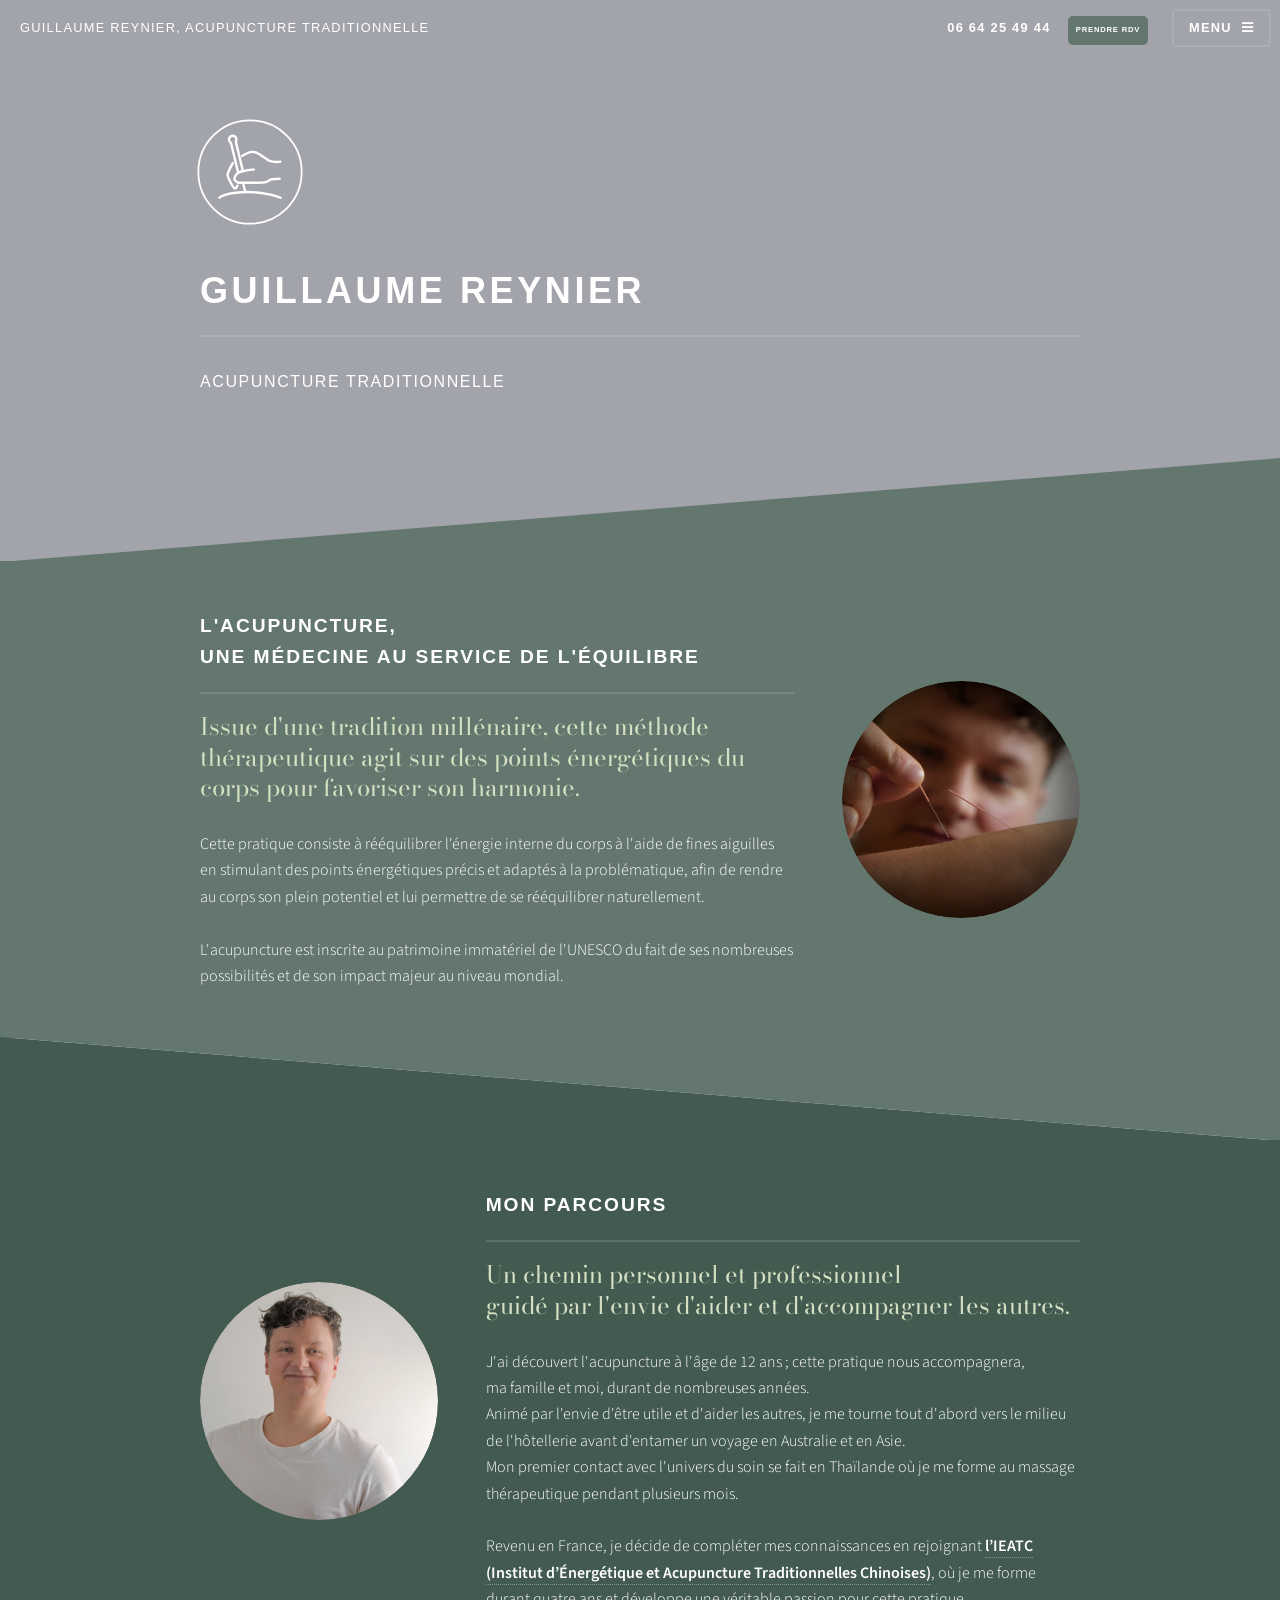
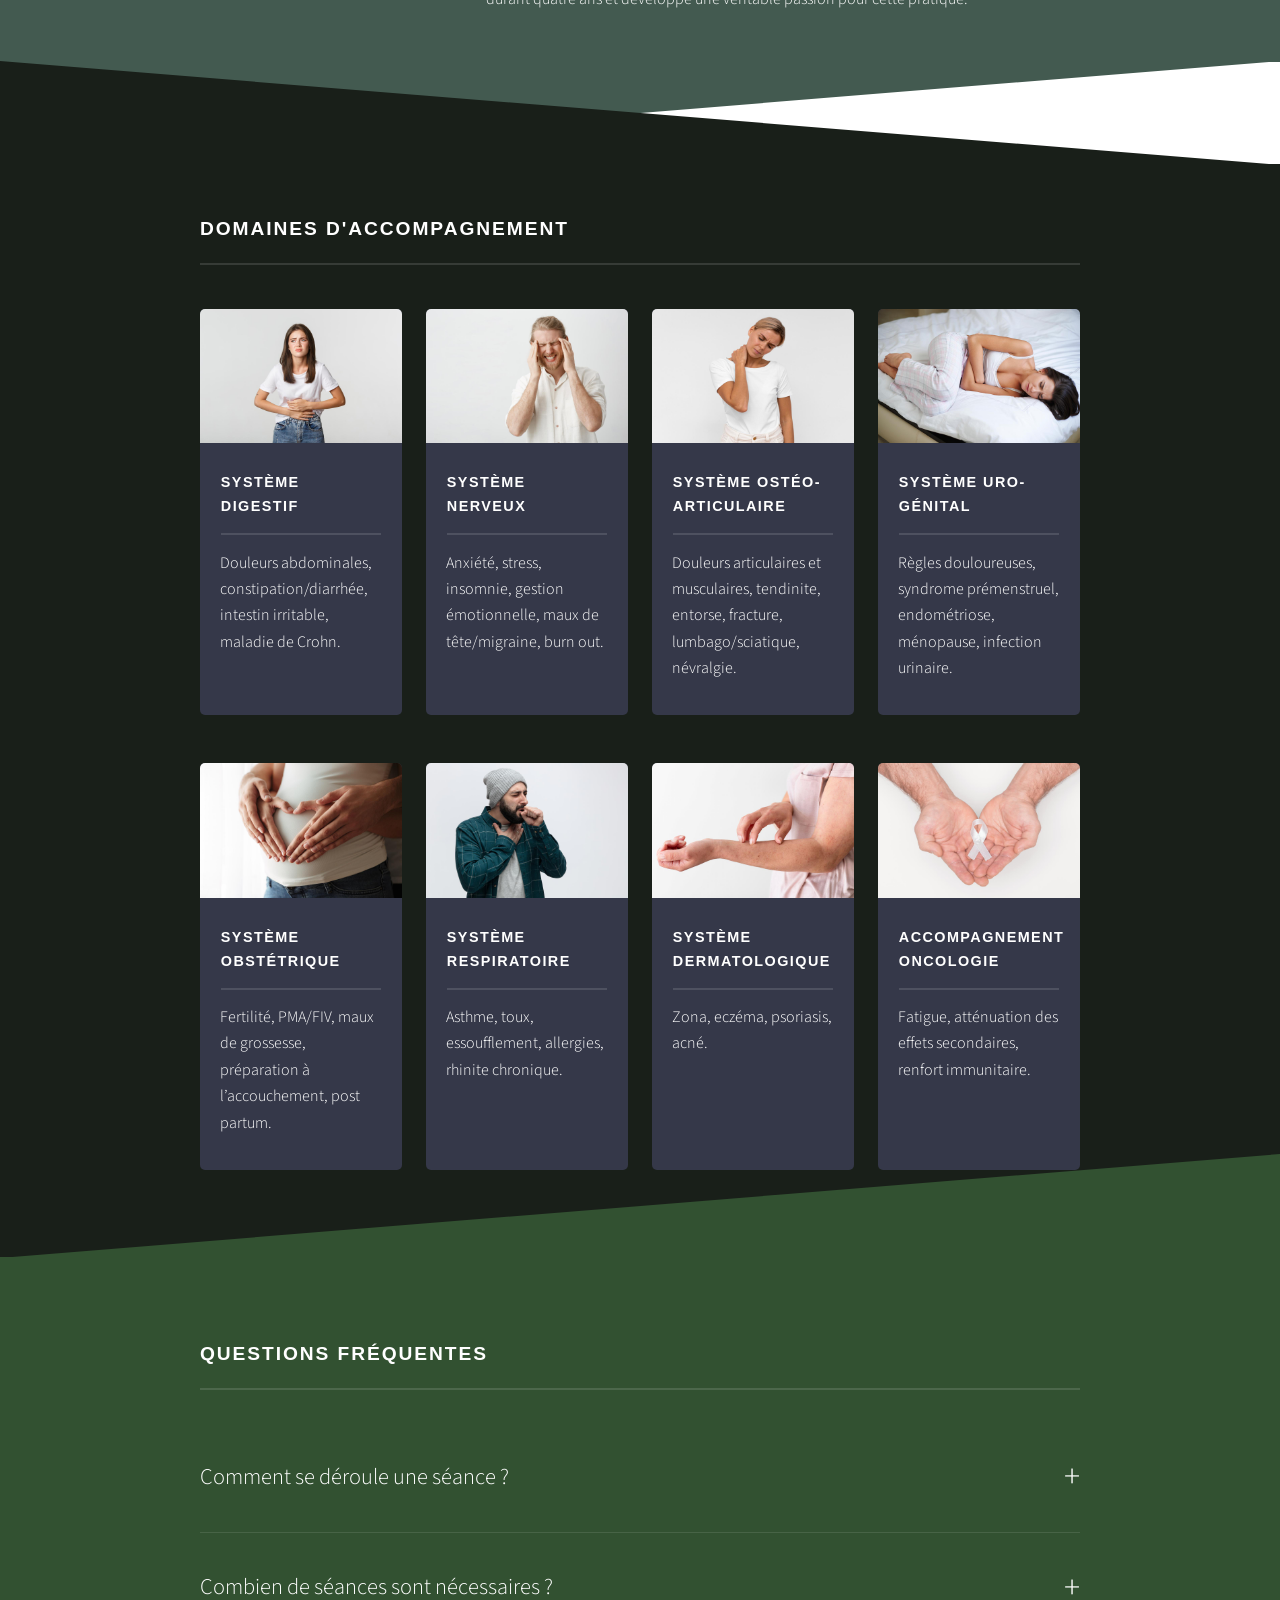
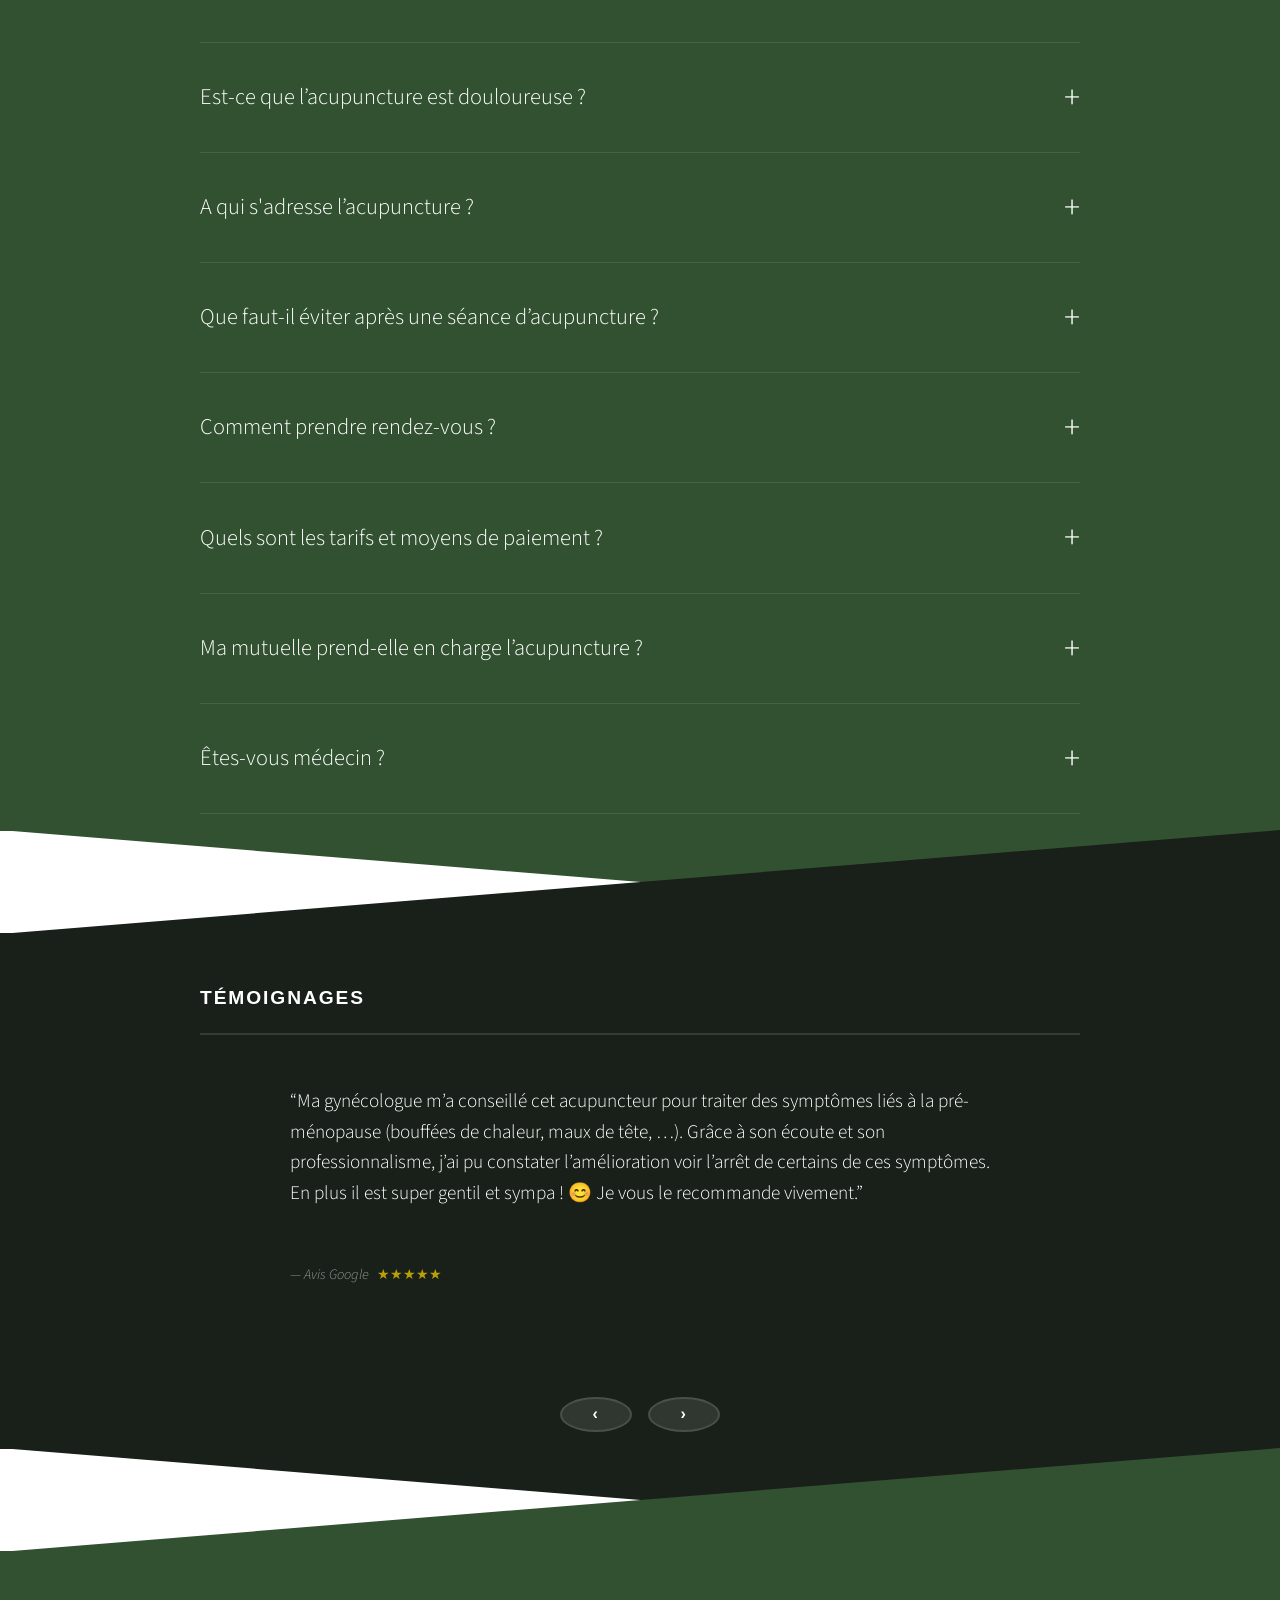
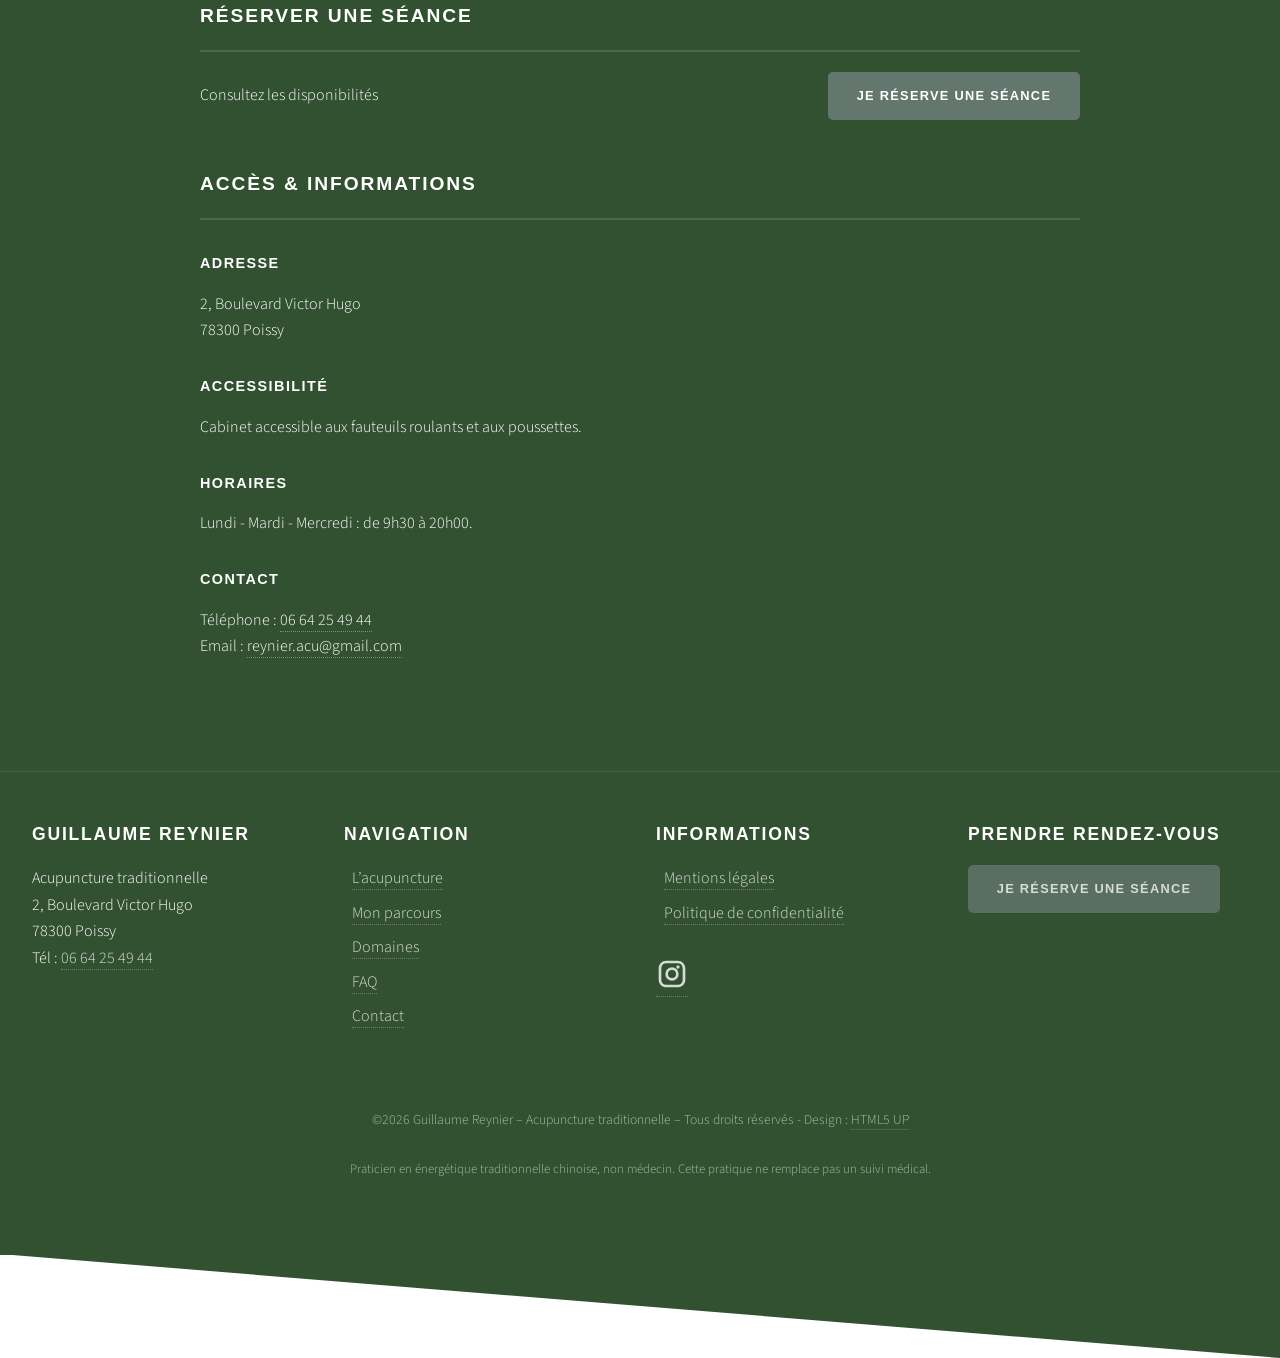
==== index.html @ 936a7d80 "modif" ====
<!DOCTYPE HTML>
<!--
	Solid State by HTML5 UP
	html5up.net | @ajlkn
	Free for personal and commercial use under the CCA 3.0 license (html5up.net/license)
-->
<html>
	<head>
		<title>Guillaume Reynier - Acupuncture Traditionnelle</title>
		<meta charset="utf-8" />
		<meta name="viewport" content="width=device-width, initial-scale=1, user-scalable=no" />
		<link rel="stylesheet" href="assets/css/main.css" />
		<noscript><link rel="stylesheet" href="assets/css/noscript.css" /></noscript>
		<meta name="description" content="Acupuncteur à Poissy. Guillaume Reynier vous accompagne en acupuncture traditionnelle pour le stress, douleurs, fertilité et bien-être." />

<script type="application/ld+json">
{
  "@context": "https://schema.org",
  "@type": "LocalBusiness",
  "name": "Guillaume Reynier - Acupuncture",
  "image": "https://www.guillaumereynier.fr/images/preview.jpg",
  "address": {
    "@type": "PostalAddress",
    "streetAddress": "2 Boulevard Victor Hugo",
    "addressLocality": "Poissy",
    "postalCode": "78300",
    "addressCountry": "FR"
  },
  "telephone": "+33664254944",
  "url": "https://www.guillaumereynier.fr"
}
</script>
		<meta property="og:title" content="Guillaume Reynier - Acupuncture traditionnelle" />
		<meta property="og:description" content="Cabinet d'acupuncture à Poissy. Accompagnement personnalisé en énergétique traditionnelle chinoise." />
		<meta property="og:url" content="https://www.guillaumereynier.fr" />
		<meta property="og:type" content="website" />

		<meta property="og:image" content="https://www.guillaumereynier.fr/images/preview.jpg" />
		<meta property="og:image:secure_url" content="https://www.guillaumereynier.fr/images/preview.jpg" />
		<meta property="og:image:type" content="image/jpeg" />
		<meta property="og:image:width" content="1024px" />
		<meta property="og:image:height" content="500px" />
	</head>
	<body class="is-preload">

		<!-- Page Wrapper -->
			<div id="page-wrapper">

				<!-- Header -->
					<header id="header" class="alt">
	<h1><a href="#banner">
    <span class="desktop">Guillaume Reynier, Acupuncture traditionnelle</span>
    <span class="mobile">Guillaume Reynier, Acupuncture</span>
	</a></h1>

	<nav class="nav-right">
		
		<div class="nav-contact">
			<a href="tel:0664254944" class="phone">06 64 25 49 44</a>
			<a href="https://calendly.com/reynier-acu/30min" target="_blank" rel="noopener" class="button primary small">Prendre RDV</a>
		</div>

		<a href="#menu" class="menuToggle">Menu</a>

	</nav>
	</header>
				<!-- Menu -->
					<nav id="menu">
						<div class="inner">
							<h2>Menu</h2>
							<ul class="links">
							<li><a href="#banner">Accueil</a></li>
							<li><a href="#one">L’acupuncture</a></li>
							<li><a href="#two">Mon parcours</a></li>
							<li><a href="#four">Domaines d'accompagnement</a></li>
							<li><a href="#faq">FAQ</a></li>
							<li><a href="#avis">Témoignages</a></li>
							<li><a href="#contact">Prendre rendez-vous</a></li>
							</ul>
							<a href="#" class="close">Close</a>
						</div>
					</nav>

				<!-- Banner -->
					<section id="banner">
						<div class="inner">
							<div class="logo">
								<img src="images/icon_acup.svg" class="icon" alt="" />
								<!--<span class="icon fa-gem"></span>-->
						</div>
							<h2>Guillaume Reynier</h2>
							<p>Acupuncture Traditionnelle</p>
						</div>
					</section>

				<!-- Wrapper -->
					<section id="wrapper">

						<!-- One -->
							<section id="one" class="wrapper spotlight style1">
	<div class="inner">
		<a href="#" class="image"><img src="images/aiguilles.jpg" alt="Séance d'acupuncture avec aiguilles" /></a>
		<div class="content">
			<h2 class="major">L'acupuncture, <br />une médecine au service de&nbsp;l'équilibre</h2>
			<chapo>Issue d'une tradition millénaire, cette méthode thérapeutique agit sur des points énergétiques du corps pour favoriser son&nbsp;harmonie.</chapo><br /><br />
			<p>
Cette pratique consiste à rééquilibrer l'énergie interne du corps à l'aide de fines aiguilles en&nbsp;stimulant des points énergétiques précis et&nbsp;adaptés à la problématique, afin de rendre au&nbsp;corps son&nbsp;plein potentiel et lui permettre de&nbsp;se&nbsp;rééquilibrer&nbsp;naturellement.<br /><br />
L'acupuncture est inscrite au patrimoine immatériel de&nbsp;l'UNESCO du fait de ses nombreuses possibilités et de son impact majeur au niveau&nbsp;mondial.</p>

		</div>
	</div>
</section>

<!-- Two -->
<section id="two" class="wrapper alt spotlight style2">
	<div class="inner">
		<a href="#" class="image"><img src="images/Portrait_Carre.jpg" alt="Guillaume Reynier" /></a>
		<div class="content">
			<h2 class="major">Mon parcours</h2>
			<chapo>Un chemin personnel et professionnel <br />guidé par l'envie d'aider et d'accompagner les&nbsp;autres.</chapo><br /><br />
			<p>J'ai découvert l'acupuncture à l'âge de&nbsp;12&nbsp;ans&nbsp;; cette&nbsp;pratique nous accompagnera, ma&nbsp;famille et&nbsp;moi, durant de nombreuses&nbsp;années.<br />
Animé par l'envie d'être utile et d'aider les autres, je&nbsp;me tourne tout d'abord vers le milieu de&nbsp;l'hôtellerie avant d'entamer un voyage en&nbsp;Australie et en&nbsp;Asie.<br />Mon premier contact avec l'univers du soin se fait en&nbsp;Thaïlande où je me forme au massage thérapeutique pendant plusieurs&nbsp;mois.<br /><br />
Revenu en France, je décide de compléter mes connaissances en rejoignant <strong>
  <a href="https://acupuncture-ieatc.com/" target="_blank" rel="noopener">
    l’IEATC (Institut d’Énergétique et Acupuncture Traditionnelles Chinoises)</a></strong>, où je me forme durant quatre&nbsp;ans et développe une véritable passion pour cette&nbsp;pratique.</p>
		
		</div>
	</div>
</section>
				
						<!-- Four -->
							<section id="four" class="wrapper alt style5">
								<div class="inner">
									<h2 class="major">Domaines d'accompagnement</h2>
									
									<section class="features">
										<article>
											<a href="#contact" class="image"><img src="images/digestif.jpg" alt="" /></a>
											<h3 class="major">Système digestif</h3>
											<p>Douleurs abdominales, constipation/diarrhée, intestin irritable, maladie de Crohn.</p>
										</article>
										<article>
											<a href="#contact" class="image"><img src="images/nerveux.jpg" alt="" /></a>
											<h3 class="major">Système nerveux</h3>
											<p>Anxiété, stress, insomnie, gestion émotionnelle, maux de tête/migraine, burn&nbsp;out.</p>
											
										</article>
										<article>
											<a href="#contact" class="image"><img src="images/osteo.jpg" alt="" /></a>
											<h3 class="major">Système ostéo-articulaire</h3>
											<p>Douleurs articulaires et musculaires, tendinite, entorse, fracture, lumbago/sciatique, névralgie.</p>
											
										</article>
										<article>
											<a href="#contact" class="image"><img src="images/gyneco.jpg" alt="" /></a>
											<h3 class="major">Système uro-génital</h3>
											<p>Règles douloureuses, syndrome prémenstruel, endométriose, ménopause, infection urinaire.</p>
											
										</article>
										<article>
											<a href="#contact" class="image"><img src="images/obstetrique.jpg" alt="" /></a>
											<h3 class="major">Système obstétrique</h3>
											<p>Fertilité, PMA/FIV, maux de grossesse, préparation à l’accouchement, post partum.</p>
											
										</article>
										<article>
											<a href="#contact" class="image"><img src="images/respi.jpg" alt="" /></a>
											<h3 class="major">Système respiratoire</h3>
											<p>Asthme, toux, essoufflement, allergies, rhinite chronique.</p>
											
										</article>
										<article>
											<a href="#contact" class="image"><img src="images/dermato.jpg" alt="" /></a>
											<h3 class="major">Système dermatologique</h3>
											<p>Zona, eczéma, psoriasis, acné.</p>
											
										</article>
										<article>
											<a href="#contact" class="image"><img src="images/cancer.jpg" alt="" /></a>
											<h3 class="major">Accompagnement oncologie</h3>
											<p>Fatigue, atténuation des effets secondaires, renfort immunitaire.</p>
											
										</article>
									</section>
									<ul class="actions">
										
									</ul>
								</div>
							</section>

<section id="faq" class="wrapper style4" style="margin-top:-3em;">
	<div class="inner">
		<h2 class="major">Questions fréquentes</h2>

		<div class="faq">

			<div class="faq-item">
	<div class="faq-question">
		<span>Comment se déroule une séance ?</span>
		<span class="icon">+</span>
	</div>
	<div class="faq-answer">
		<p>
<strong>Une séance dure environ une heure.</strong><br><br>

Chaque séance commence par un <strong>échange approfondi</strong> sur le motif de la consultation et la situation générale afin d’en saisir toute&nbsp;sa complexité.<br>

Après ce temps de parole et un examen clinique, de&nbsp;<strong>fines aiguilles stériles</strong> sont placées sur&nbsp;des&nbsp;points énergétiques et laissées en place <strong>environ vingt minutes</strong>.<br><br>

Elles sont ensuite retirées et jetées, avant un&nbsp;<strong>dernier échange explicatif accompagné de conseils adaptés</strong>.
		</p>
	</div>
</div>

<div class="faq-item">
	<div class="faq-question">
		<span>Combien de séances sont nécessaires ?</span>
		<span class="icon">+</span>
	</div>
	<div class="faq-answer">
		<p>
Chacun réagit de manière unique.<br><br>

<strong>Beaucoup ressentent une amélioration dès&nbsp;la&nbsp;première séance</strong>, tandis que pour d’autres plusieurs sessions peuvent être nécessaires.<br>

L’ancienneté du trouble influence également la capacité du corps à retrouver rapidement son équilibre.
		</p>
	</div>
</div>

<div class="faq-item">
	<div class="faq-question">
		<span>Est-ce que l’acupuncture est douloureuse ?</span>
		<span class="icon">+</span>
	</div>
	<div class="faq-answer">
		<p>
Les aiguilles d’acupuncture sont très fines et&nbsp;ne&nbsp;déchirent pas les tissus cutanés, contrairement aux&nbsp;aiguilles médicales classiques.<br><br>

La plupart des patients ressentent seulement <strong>un&nbsp;léger inconfort, de courte durée.</strong>
		</p>
	</div>
</div>

<div class="faq-item">
	<div class="faq-question">
		<span>A qui s'adresse l’acupuncture ?</span>
		<span class="icon">+</span>
	</div>
	<div class="faq-answer">
		<p>
<strong>Elle s’adresse à tous les sexes et à tous les âges à&nbsp;partir de sept ans.</strong><br><br>

Il n’y a <strong>aucune contre-indication</strong> en cas de&nbsp;traitement médicamenteux ou de pathologie connue. 
Elle est adaptée aux <strong>femmes enceintes</strong> ainsi qu’aux <strong>personnes à mobilité réduite</strong>.<br><br>

Le cabinet est <strong>accessible aux fauteuils roulants et&nbsp;aux poussettes</strong>. 
Les <strong>accompagnants sont&nbsp;les bienvenus</strong> lors des séances.<br>

Je parle également <strong>couramment anglais</strong> et&nbsp;peux vous recevoir en consultation en anglais si nécessaire.<br><br>

N’hésitez pas à me contacter directement si&nbsp;vous&nbsp;avez un doute vous concernant.
		</p>
	</div>
</div>

<div class="faq-item">
	<div class="faq-question">
		<span>Que faut-il éviter après une séance d’acupuncture ?</span>
		<span class="icon">+</span>
	</div>
	<div class="faq-answer">
		<p>
L’acupuncture transmet une information à votre corps.<br><br>

Afin de ne pas altérer ce processus, il&nbsp;est&nbsp;<strong>recommandé d’éviter le jour même le sport ainsi que toute activité physique intense.</strong>
		</p>
	</div>
</div>

<div class="faq-item">
	<div class="faq-question">
		<span>Comment prendre rendez-vous ?</span>
		<span class="icon">+</span>
	</div>
	<div class="faq-answer">
		<p>
Toute prise de rendez-vous se fait <strong>via <a href="#contact">ce site internet, téléphone ou SMS.</a></strong>
		</p>
	</div>
</div>

<div class="faq-item">
	<div class="faq-question">
		<span>Quels sont les tarifs et moyens de paiement ?</span>
		<span class="icon">+</span>
	</div>
	<div class="faq-answer">
		<p>
<strong>La séance est facturée 70&nbsp;€</strong> (tarif préférentiel en&nbsp;cas&nbsp;de suivi PMA ou cancer).<br><br>

Les règlements par <strong>carte bancaire, espèces et&nbsp;chèques</strong> sont acceptés.
		</p>
	</div>
</div>

<div class="faq-item">
	<div class="faq-question">
		<span>Ma mutuelle prend-elle en charge l’acupuncture ?</span>
		<span class="icon">+</span>
	</div>
	<div class="faq-answer">
		<p>
<strong>Votre mutuelle peut prendre en charge la séance</strong> au même titre que d’autres médecines douces.<br><br>


N’étant pas médecin, je ne peux pas fournir de&nbsp;numéro ADELI ou RPPS.<br>
N'hésitez pas à contacter directement votre mutuelle.
		</p>
	</div>
</div>

<div class="faq-item">
	<div class="faq-question">
		<span>Êtes-vous médecin ?</span>
		<span class="icon">+</span>
	</div>
	<div class="faq-answer">
		<p>
Je suis <strong>praticien en énergétique traditionnelle chinoise</strong> et non docteur en médecine.<br>
À ce titre, je ne réalise pas de diagnostic médical, n'interviens pas dans les prescriptions et&nbsp;ne&nbsp;remplace en aucun cas votre médecin.<br><br>

Mon accompagnement s’inscrit en complément d’un suivi médical, si nécessaire.
		</p>
	</div>
</div>
		</div> <!-- ✅ fermeture UNIQUE de .faq -->

	</div>
</section>

<section id="avis" class="wrapper style5">
	<div class="inner">
		<h2 class="major">Témoignages</h2>

		<div class="slider">
			<div class="slides">

				<div class="slide active">
					<div>
						<p style="text-align: left;">“Ma gynécologue m’a conseillé cet&nbsp;acupuncteur pour traiter des&nbsp;symptômes liés à la pré-ménopause (bouffées de chaleur, maux de tête, …). Grâce à son écoute et son professionnalisme, j’ai pu constater l’amélioration voir&nbsp;l’arrêt de&nbsp;certains de&nbsp;ces&nbsp;symptômes.<br />En plus il est super gentil et sympa ! 😊 Je vous le&nbsp;recommande vivement.”</p>
						<div class="review-meta">
    <span class="source">— Avis Google</span>
    <span class="stars">★★★★★</span>
</div>
					</div>
				</div>

				<div class="slide">
					<div>
						<p style="text-align: left;">“Acupuncteur d’une grande pédagogie et très professionnel, vous serez entre de bonnes mains 🙌”</p>
						<div class="review-meta">
    <span class="source">— Avis Google</span>
    <span class="stars">★★★★★</span>
</div>
					</div>
				</div>

				<div class="slide">
					<div>
						<p style="text-align: left;">“Guillaume m'a accompagnée durant toute ma grossesse en&nbsp;acupuncture. En quelques séances les nausées du premier trimestre sont passées (et quel soulagement !). <br> Cela m'a aussi aidée contre : la&nbsp;fatigue, les&nbsp;insomnies, les&nbsp;douleurs ligamentaires, la&nbsp;"préparation" à&nbsp;l'accouchement. <br>Je&nbsp;le&nbsp;recommande à toutes les femmes enceintes, vous pouvez y&nbsp;aller les&nbsp;yeux fermés. Guillaume est&nbsp;sympathique et très pro.”</p>
							<div class="review-meta">
    <span class="source">— Avis Google</span>
    <span class="stars">★★★★★</span>
</div>
					</div>
				</div>

				<div class="slide">
					<div>
						<p style="text-align: left;">“J'ai consulté ce praticien après une période difficile générant divers soucis de santé. Deux&nbsp;séances ont permis de&nbsp;régulariser la situation et&nbsp;je&nbsp;m'inscris pour un&nbsp;suivi régulier car&nbsp;j'apprécie son écoute bienveillante, ses gestes techniques doux et son goût pour&nbsp;la pédagogie.”</p>
						<div class="review-meta">
    <span class="source">— Avis Google</span>
    <span class="stars">★★★★★</span>
</div>
					</div>
				</div>

				<div class="slide">
					<div>
						<p style="text-align: left;">“Praticien efficace, je suis ressortie de la séance détendue et soulagée à deux reprises pour des&nbsp;problèmes de cou et de dos. Merci à Guillaume pour son écoute rassurante qui met en confiance et&nbsp;ses explications claires et précises.”</p>
						<div class="review-meta">
   <span class="source">— Avis Google</span>
    <span class="stars">★★★★★</span>
</div>
					</div>
				</div>

			</div> <!-- ✅ fermeture slides -->

			<div class="slider-controls">
				<button id="prev">‹</button>
				<button id="next">›</button>
			</div>

		</div> <!-- ✅ fermeture slider -->

	</div>
</section>
				<!-- Footer -->
					
	<section id="contact" class="wrapper style4">
	<div class="inner">

		<div class="rdv-header">
	<h2 class="major">Réserver une séance</h2>

	<div class="rdv-row">
		<p>Consultez les disponibilités</p>
		<a href="https://calendly.com/reynier-acu/30min" target="_blank" class="button primary">
			Je réserve une séance
		</a>
	</div>

</div> 

<!-- ✅ AJOUTE CETTE LIGNE ICI -->
		<h2 style="margin-top:5%;" class="major">Accès & Informations</h2>

		<div class="contact-container">

			<!-- MAP -->
			<div class="contact-map">
				<iframe 
	src="https://www.google.com/maps/embed?pb=!1m18!1m12!1m3!1d2621.143806948146!2d2.038488576679432!3d48.931702695544075!2m3!1f0!2f0!3f0!3m2!1i1024!2i768!4f13.1!3m3!1m2!1s0x47e68923239455d9%3A0x1a47d5887d38a5b5!2sReynier%20Guillaume%2C%20Acupuncture%20traditionnelle!5e0!3m2!1sfr!2sfr!4v1776238649652!5m2!1sfr!2sfr"
	style="border:0; width:100%; height:100%;"
	allowfullscreen=""
	loading="lazy"
	referrerpolicy="no-referrer-when-downgrade"></iframe>
			</div>

			<!-- INFOS -->
			<div class="contact-info">

				<h3>Adresse</h3>
				<p>
					2, Boulevard Victor Hugo<br>
					78300 Poissy
				</p>

				<h3>Accessibilité</h3>
				<p>
				Cabinet accessible aux fauteuils roulants et aux poussettes.
				</p>

				<h3>Horaires</h3>
				<p>
					Lundi - Mardi - Mercredi : de 9h30 à 20h00.<br>
				</p>

				<h3>Contact</h3>
				<p>
					Téléphone : <a href="tel:0664254944">06 64 25 49 44</a><br>
					Email : <a href="mailto:reynier.acu@gmail.com?subject=Demande d'informations">reynier.acu@gmail.com</a>
				</p>

			</div>

		</div>

	</div>

	<div class="footer-pro">

	<div class="footer-content">

		<div class="footer-col">
			<h4>Guillaume Reynier</h4>
			<p>Acupuncture traditionnelle<br />
			2, Boulevard Victor Hugo<br>78300 Poissy<br />
			Tél : <a href="tel:0664254944">06 64 25 49 44</a></p>
		</div>

		<div class="footer-col">
			<h4>Navigation</h4>
			<ul>
				<li><a href="#one">L’acupuncture</a></li>
				<li><a href="#two">Mon parcours</a></li>
				<li><a href="#four">Domaines</a></li>
				<li><a href="#faq">FAQ</a></li>
				<li><a href="#contact">Contact</a></li>
			</ul>
		</div>

		<div class="footer-col">
			<h4>Informations</h4>
			<ul>
				<li>
  					<a href="mentions-legales.html" target="_blank" rel="noopener noreferrer">
    				Mentions légales
  					</a>
				</li>

				<li>
					<a href="confidentialite.html" target="_blank" rel="noopener noreferrer">
    				Politique de confidentialité
  					</a>
				</li>
			</ul>
			<div class="social-icons">
	<a href="https://www.instagram.com/guillaume_reynier.acupuncture/" target="_blank" rel="noopener" class="insta-link">
<svg xmlns="http://www.w3.org/2000/svg" width="32" height="32" viewBox="0 0 24 24" fill="currentColor">
  <path d="M7.75 2C4.57 2 2 4.57 2 7.75v8.5C2 19.43 4.57 22 7.75 22h8.5C19.43 22 22 19.43 22 16.25v-8.5C22 4.57 19.43 2 16.25 2h-8.5zm0 2h8.5C18.54 4 20 5.46 20 7.75v8.5c0 2.29-1.46 3.75-3.75 3.75h-8.5C5.46 20 4 18.54 4 16.25v-8.5C4 5.46 5.46 4 7.75 4zm8.75 1.5a1.25 1.25 0 100 2.5 1.25 1.25 0 000-2.5zM12 7a5 5 0 100 10 5 5 0 000-10zm0 2a3 3 0 110 6 3 3 0 010-6z"/>
</svg>
</a>
		</div>
		</div>

		<div class="footer-col">
			<h4>Prendre rendez-vous</h4>
			<a href=https://calendly.com/reynier-acu/1h target="_blank" class="button primary">Je réserve une séance</a>
		</div>
		
	</div>

	<div class="footer-bottom">
		<p>©2026 Guillaume Reynier – Acupuncture traditionnelle – Tous droits réservés - Design : <a href="http://html5up.net">HTML5 UP</a>
		</p>
		<p class="legal-note">
			Praticien en énergétique traditionnelle chinoise, non médecin. Cette pratique ne remplace pas un suivi médical.
		</p>
	</div>

</div>

</section>

			</div>

		<!-- Scripts -->
			<script src="assets/js/jquery.min.js"></script>
			<script src="assets/js/jquery.scrollex.min.js"></script>
			<script src="assets/js/browser.min.js"></script>
			<script src="assets/js/breakpoints.min.js"></script>
			<script src="assets/js/util.js"></script>
			<script src="assets/js/main.js"></script>

			<script>
document.addEventListener("DOMContentLoaded", function () {

	// ===== SLIDER =====
	let index = 0;
	const slides = document.querySelectorAll('.slide');
	const total = slides.length;
	const nextBtn = document.getElementById('next');
	const prevBtn = document.getElementById('prev');

	function showSlide(i) {
		document.querySelector('.slides').style.transform = `translateX(-${i * 100}%)`;
	}

	if (nextBtn && prevBtn) {
		nextBtn.addEventListener("click", () => {
			index = (index + 1) % total;
			showSlide(index);
		});

		prevBtn.addEventListener("click", () => {
			index = (index - 1 + total) % total;
			showSlide(index);
		});
	}

	// ===== FAQ =====
	const questions = document.querySelectorAll(".faq-question");

	questions.forEach(question => {
		question.addEventListener("click", () => {

			const answer = question.nextElementSibling;
			const icon = question.querySelector(".icon");

			answer.classList.toggle("active");
			icon.textContent = answer.classList.contains("active") ? "+" : "+";

		});
	});

});
</script>
	</body>
</html>
---- assets/css/main.css ----
@import url(fontawesome-all.min.css);
/*@import url("https://fonts.googleapis.com/css?family=Encode Sans Condensed:200,700|Source+Sans+Pro:300,600,300italic,600italic");*/
@import url("https://fonts.googleapis.com/css?family=Encode Sans Condensed:100,700|Source+Sans+Pro:300,600,300italic,600italic");
@import url("https://fonts.googleapis.com/css2?family=Bodoni+Moda:ital,opsz,wght@0,6..96,400..900;1,6..96,400..900&display=swap");
/*
	Solid State by HTML5 UP
	html5up.net | @ajlkn
	Free for personal and commercial use under the CCA 3.0 license (html5up.net/license)
*/

html, body, div, span, applet, object,
iframe, h1, h2, h3, h4, h5, h6, p, blockquote,
pre, a, abbr, acronym, address, big, cite,
code, del, dfn, em, img, ins, kbd, q, s, samp,
small, strike, strong, sub, sup, tt, var, b,
u, i, center, dl, dt, dd, ol, ul, li, fieldset,
form, label, legend, table, caption, tbody,
tfoot, thead, tr, th, td, article, aside,
canvas, details, embed, figure, figcaption,
footer, header, hgroup, menu, nav, output, ruby,
section, summary, time, mark, audio, video {
	margin: 0;
	padding: 0;
	border: 0;
	font-size: 100%;
	font: inherit;
	vertical-align: baseline;}

article, aside, details, figcaption, figure,
footer, header, hgroup, menu, nav, section {
	display: block;}

body {
	line-height: 1;
}

ol, ul {
	list-style: none;
}

blockquote, q {
	quotes: none;
}

	blockquote:before, blockquote:after, q:before, q:after {
		content: '';
		content: none;
	}

table {
	border-collapse: collapse;
	border-spacing: 0;
}

body {
	-webkit-text-size-adjust: none;
}

mark {
	background-color: transparent;
	color: inherit;
}

input::-moz-focus-inner {
	border: 0;
	padding: 0;
}

input, select, textarea {
	-moz-appearance: none;
	-webkit-appearance: none;
	-ms-appearance: none;
	appearance: none;
}

/* Basic */

	@-ms-viewport {
		width: device-width;
	}

	body {
		-ms-overflow-style: scrollbar;
	}

	@media screen and (max-width: 480px) {

		html, body {
			min-width: 320px;
		}
	}

	html {
		box-sizing: border-box;
	}

	*, *:before, *:after {
		box-sizing: inherit;
	}

	body {
	/*background-color: #2e3141;*/
			background-image: linear-gradient(to top, rgba(46, 49, 65, 0.2), rgba(46, 49, 65, 0.2)), url("https://pratosphera.site/GUITUS/images/montagnes_texture.jpg");
			background-size: auto,
	 cover;
			background-attachment: fixed,
	 fixed;
			background-position: center,
	 center;
	}

		body.is-preload *, body.is-preload *:before, body.is-preload *:after {
			-moz-animation: none !important;
			-webkit-animation: none !important;
			-ms-animation: none !important;
			animation: none !important;
			-moz-transition: none !important;
			-webkit-transition: none !important;
			-ms-transition: none !important;
			transition: none !important;
		}

/* Type */

	body, input, select, textarea {
		color: #ffffff;
		font-family: "Source Sans Pro", Helvetica, sans-serif;
		font-size: 16.5pt;
		font-weight: 300;
		line-height: 1.65;
	}

		@media screen and (max-width: 1680px) {

			body, input, select, textarea, chapo {
				font-size: 13pt;
			}
			h1 {
				line-height: 1em;
			}

		}

		@media screen and (max-width: 1280px) {

			body, input, select, textarea, chapo {
				font-size: 12pt;
			}
			h1 {
				line-height: 1em;
			}
		}

		@media screen and (max-width: 980px) {

			body, input, select, textarea, chapo {
				font-size: 12pt;
			}
			h1 {
				line-height: 1em;
			}

		}

		@media screen and (max-width: 736px) {

			body, input, select, textarea, chapo {
				font-size: 12pt;
			}
			h1 {
				line-height: 1em;
			}

		}

		@media screen and (max-width: 480px) {

			body, input, select, textarea, chapo {
				font-size: 12pt;
			}

		}

	a {
		-moz-transition: color 0.2s ease-in-out, border-bottom-color 0.2s ease-in-out;
		-webkit-transition: color 0.2s ease-in-out, border-bottom-color 0.2s ease-in-out;
		-ms-transition: color 0.2s ease-in-out, border-bottom-color 0.2s ease-in-out;
		transition: color 0.2s ease-in-out, border-bottom-color 0.2s ease-in-out;
		border-bottom: dotted 1px rgba(255, 255, 255, 0.35);
		color: #ffffff;
		text-decoration: none;
	}

		a:hover {
			border-bottom-color: transparent;
			color: #ffffff !important;
		}

		a.special:not(.button) {
			text-decoration: none;
			border-bottom: 0;
			display: block;
			font-family: Raleway, Helvetica, sans-serif;
			font-size: 0.8em;
			font-weight: 700;
			letter-spacing: 0.1em;
			margin: 0 0 2em 0;
			text-transform: uppercase;
		}

			a.special:not(.button):before {
				-moz-osx-font-smoothing: grayscale;
				-webkit-font-smoothing: antialiased;
				display: inline-block;
				font-style: normal;
				font-variant: normal;
				text-rendering: auto;
				line-height: 1;
				text-transform: none !important;
				font-family: 'Font Awesome 5 Free';
				font-weight: 900;
			}

			a.special:not(.button):before {
				-moz-transition: background-color 0.2s ease-in-out;
				-webkit-transition: background-color 0.2s ease-in-out;
				-ms-transition: background-color 0.2s ease-in-out;
				transition: background-color 0.2s ease-in-out;
				border-radius: 100%;
				border: solid 2px rgba(255, 255, 255, 0.125);
				content: '\f105';
				display: inline-block;
				font-size: 1.25em;
				height: 2em;
				line-height: 1.75em;
				margin-right: 0.85em;
				text-align: center;
				text-indent: 0.15em;
				vertical-align: middle;
				width: 2em;
			}

			a.special:not(.button):hover:before {
				background-color: rgba(255, 255, 255, 0.025);
			}

			a.special:not(.button):active:before {
				background-color: rgba(255, 255, 255, 0.075);
			}

	strong, b {
		color: #ffffff;
		font-weight: 600;
	}

	em, i {
		font-style: italic;
	}

	p {
		margin: 0 0 2em 0;
	}
	chapo {
		font-family: Bodoni Moda, serif;
		font-weight: 100;
		font-style: normal;
		color:rgb(211, 224, 194);
		line-height: 20.5pt;
		font-size: 18pt;
	}

	h1, h2, h3, h4, h5, h6 {
		color: #ffffff;
		font-family: Raleway, Helvetica, sans-serif;
		font-weight: 700;
		letter-spacing: 0.1em;
		margin: 0 0 1em 0;
		text-transform: uppercase;
	}

		h1 a, h2 a, h3 a, h4 a, h5 a, h6 a {
			color: inherit;
			text-decoration: none;
			border-bottom: 0;
		}

		h1 span, h2 span, h3 span, h4 span, h5 span, h6 span {
			font-weight: 200;
		}

		h1.major, h2.major, h3.major, h4.major, h5.major, h6.major {
			padding-bottom: 1em;
			border-bottom: solid 2px rgba(255, 255, 255, 0.125);
		}

	h2 {
		font-size: 1.2em;
	}

	h3 {
		font-size: 0.9em;
	}

	h4 {
		font-size: 0.7em;
	}

	h5 {
		font-size: 0.7em;
	}

	h6 {
		font-size: 0.7em;
	}

	@media screen and (max-width: 736px) {

		h2 {
			font-size: 1em;
		}

		h3 {
			font-size: 0.8em;
		}

	}

	sub {
		font-size: 0.8em;
		position: relative;
		top: 0.5em;
	}

	sup {
		font-size: 0.8em;
		position: relative;
		top: -0.5em;
	}

	blockquote {
		border-left: solid 4px rgba(255, 255, 255, 0.125);
		font-style: italic;
		margin: 0 0 2em 0;
		padding: 0.5em 0 0.5em 2em;
	}

	code {
		background: rgba(255, 255, 255, 0.025);
		border-radius: 5px;
		border: solid 2px rgba(255, 255, 255, 0.125);
		font-family: "Courier New", monospace;
		font-size: 0.9em;
		margin: 0 0.25em;
		padding: 0.25em 0.65em;
	}

	pre {
		-webkit-overflow-scrolling: touch;
		font-family: "Courier New", monospace;
		font-size: 0.9em;
		margin: 0 0 2em 0;
	}

		pre code {
			display: block;
			line-height: 1.75em;
			padding: 1em 1.5em;
			overflow-x: auto;
		}

	hr {
		border: 0;
		border-bottom: solid 2px rgba(255, 255, 255, 0.125);
		margin: 2.5em 0;
	}

		hr.major {
			margin: 4em 0;
		}

	.align-left {
		text-align: left;
	}

	.align-center {
		text-align: center;
	}

	.align-right {
		text-align: right;
	}

/* Row */

	.row {
		display: flex;
		flex-wrap: wrap;
		box-sizing: border-box;
		align-items: stretch;
	}

		.row > * {
			box-sizing: border-box;
		}

		.row.gtr-uniform > * > :last-child {
			margin-bottom: 0;
		}

		.row.aln-left {
			justify-content: flex-start;
		}

		.row.aln-center {
			justify-content: center;
		}

		.row.aln-right {
			justify-content: flex-end;
		}

		.row.aln-top {
			align-items: flex-start;
		}

		.row.aln-middle {
			align-items: center;
		}

		.row.aln-bottom {
			align-items: flex-end;
		}

		.row > .imp {
			order: -1;
		}

		.row > .col-1 {
			width: 8.33333%;
		}

		.row > .off-1 {
			margin-left: 8.33333%;
		}

		.row > .col-2 {
			width: 16.66667%;
		}

		.row > .off-2 {
			margin-left: 16.66667%;
		}

		.row > .col-3 {
			width: 25%;
		}

		.row > .off-3 {
			margin-left: 25%;
		}

		.row > .col-4 {
			width: 33.33333%;
		}

		.row > .off-4 {
			margin-left: 33.33333%;
		}

		.row > .col-5 {
			width: 41.66667%;
		}

		.row > .off-5 {
			margin-left: 41.66667%;
		}

		.row > .col-6 {
			width: 50%;
		}

		.row > .off-6 {
			margin-left: 50%;
		}

		.row > .col-7 {
			width: 58.33333%;
		}

		.row > .off-7 {
			margin-left: 58.33333%;
		}

		.row > .col-8 {
			width: 66.66667%;
		}

		.row > .off-8 {
			margin-left: 66.66667%;
		}

		.row > .col-9 {
			width: 75%;
		}

		.row > .off-9 {
			margin-left: 75%;
		}

		.row > .col-10 {
			width: 83.33333%;
		}

		.row > .off-10 {
			margin-left: 83.33333%;
		}

		.row > .col-11 {
			width: 91.66667%;
		}

		.row > .off-11 {
			margin-left: 91.66667%;
		}

		.row > .col-12 {
			width: 100%;
		}

		.row > .off-12 {
			margin-left: 100%;
		}

		.row.gtr-0 {
			margin-top: 0;
			margin-left: 0em;
		}

			.row.gtr-0 > * {
				padding: 0 0 0 0em;
			}

			.row.gtr-0.gtr-uniform {
				margin-top: 0em;
			}

				.row.gtr-0.gtr-uniform > * {
					padding-top: 0em;
				}

		.row.gtr-25 {
			margin-top: 0;
			margin-left: -0.4375em;
		}

			.row.gtr-25 > * {
				padding: 0 0 0 0.4375em;
			}

			.row.gtr-25.gtr-uniform {
				margin-top: -0.4375em;
			}

				.row.gtr-25.gtr-uniform > * {
					padding-top: 0.4375em;
				}

		.row.gtr-50 {
			margin-top: 0;
			margin-left: -0.875em;
		}

			.row.gtr-50 > * {
				padding: 0 0 0 0.875em;
			}

			.row.gtr-50.gtr-uniform {
				margin-top: -0.875em;
			}

				.row.gtr-50.gtr-uniform > * {
					padding-top: 0.875em;
				}

		.row {
			margin-top: 0;
			margin-left: -1.75em;
		}

			.row > * {
				padding: 0 0 0 1.75em;
			}

			.row.gtr-uniform {
				margin-top: -1.75em;
			}

				.row.gtr-uniform > * {
					padding-top: 1.75em;
				}

		.row.gtr-150 {
			margin-top: 0;
			margin-left: -2.625em;
		}

			.row.gtr-150 > * {
				padding: 0 0 0 2.625em;
			}

			.row.gtr-150.gtr-uniform {
				margin-top: -2.625em;
			}

				.row.gtr-150.gtr-uniform > * {
					padding-top: 2.625em;
				}

		.row.gtr-200 {
			margin-top: 0;
			margin-left: -3.5em;
		}

			.row.gtr-200 > * {
				padding: 0 0 0 3.5em;
			}

			.row.gtr-200.gtr-uniform {
				margin-top: -3.5em;
			}

				.row.gtr-200.gtr-uniform > * {
					padding-top: 3.5em;
				}

		@media screen and (max-width: 1680px) {

			.row {
				display: flex;
				flex-wrap: wrap;
				box-sizing: border-box;
				align-items: stretch;
			}

				.row > * {
					box-sizing: border-box;
				}

				.row.gtr-uniform > * > :last-child {
					margin-bottom: 0;
				}

				.row.aln-left {
					justify-content: flex-start;
				}

				.row.aln-center {
					justify-content: center;
				}

				.row.aln-right {
					justify-content: flex-end;
				}

				.row.aln-top {
					align-items: flex-start;
				}

				.row.aln-middle {
					align-items: center;
				}

				.row.aln-bottom {
					align-items: flex-end;
				}

				.row > .imp-xlarge {
					order: -1;
				}

				.row > .col-1-xlarge {
					width: 8.33333%;
				}

				.row > .off-1-xlarge {
					margin-left: 8.33333%;
				}

				.row > .col-2-xlarge {
					width: 16.66667%;
				}

				.row > .off-2-xlarge {
					margin-left: 16.66667%;
				}

				.row > .col-3-xlarge {
					width: 25%;
				}

				.row > .off-3-xlarge {
					margin-left: 25%;
				}

				.row > .col-4-xlarge {
					width: 33.33333%;
				}

				.row > .off-4-xlarge {
					margin-left: 33.33333%;
				}

				.row > .col-5-xlarge {
					width: 41.66667%;
				}

				.row > .off-5-xlarge {
					margin-left: 41.66667%;
				}

				.row > .col-6-xlarge {
					width: 50%;
				}

				.row > .off-6-xlarge {
					margin-left: 50%;
				}

				.row > .col-7-xlarge {
					width: 58.33333%;
				}

				.row > .off-7-xlarge {
					margin-left: 58.33333%;
				}

				.row > .col-8-xlarge {
					width: 66.66667%;
				}

				.row > .off-8-xlarge {
					margin-left: 66.66667%;
				}

				.row > .col-9-xlarge {
					width: 75%;
				}

				.row > .off-9-xlarge {
					margin-left: 75%;
				}

				.row > .col-10-xlarge {
					width: 83.33333%;
				}

				.row > .off-10-xlarge {
					margin-left: 83.33333%;
				}

				.row > .col-11-xlarge {
					width: 91.66667%;
				}

				.row > .off-11-xlarge {
					margin-left: 91.66667%;
				}

				.row > .col-12-xlarge {
					width: 100%;
				}

				.row > .off-12-xlarge {
					margin-left: 100%;
				}

				.row.gtr-0 {
					margin-top: 0;
					margin-left: 0em;
				}

					.row.gtr-0 > * {
						padding: 0 0 0 0em;
					}

					.row.gtr-0.gtr-uniform {
						margin-top: 0em;
					}

						.row.gtr-0.gtr-uniform > * {
							padding-top: 0em;
						}

				.row.gtr-25 {
					margin-top: 0;
					margin-left: -0.4375em;
				}

					.row.gtr-25 > * {
						padding: 0 0 0 0.4375em;
					}

					.row.gtr-25.gtr-uniform {
						margin-top: -0.4375em;
					}

						.row.gtr-25.gtr-uniform > * {
							padding-top: 0.4375em;
						}

				.row.gtr-50 {
					margin-top: 0;
					margin-left: -0.875em;
				}

					.row.gtr-50 > * {
						padding: 0 0 0 0.875em;
					}

					.row.gtr-50.gtr-uniform {
						margin-top: -0.875em;
					}

						.row.gtr-50.gtr-uniform > * {
							padding-top: 0.875em;
						}

				.row {
					margin-top: 0;
					margin-left: -1.75em;
				}

					.row > * {
						padding: 0 0 0 1.75em;
					}

					.row.gtr-uniform {
						margin-top: -1.75em;
					}

						.row.gtr-uniform > * {
							padding-top: 1.75em;
						}

				.row.gtr-150 {
					margin-top: 0;
					margin-left: -2.625em;
				}

					.row.gtr-150 > * {
						padding: 0 0 0 2.625em;
					}

					.row.gtr-150.gtr-uniform {
						margin-top: -2.625em;
					}

						.row.gtr-150.gtr-uniform > * {
							padding-top: 2.625em;
						}

				.row.gtr-200 {
					margin-top: 0;
					margin-left: -3.5em;
				}

					.row.gtr-200 > * {
						padding: 0 0 0 3.5em;
					}

					.row.gtr-200.gtr-uniform {
						margin-top: -3.5em;
					}

						.row.gtr-200.gtr-uniform > * {
							padding-top: 3.5em;
						}

		}

		@media screen and (max-width: 1280px) {

			.row {
				display: flex;
				flex-wrap: wrap;
				box-sizing: border-box;
				align-items: stretch;
			}

				.row > * {
					box-sizing: border-box;
				}

				.row.gtr-uniform > * > :last-child {
					margin-bottom: 0;
				}

				.row.aln-left {
					justify-content: flex-start;
				}

				.row.aln-center {
					justify-content: center;
				}

				.row.aln-right {
					justify-content: flex-end;
				}

				.row.aln-top {
					align-items: flex-start;
				}

				.row.aln-middle {
					align-items: center;
				}

				.row.aln-bottom {
					align-items: flex-end;
				}

				.row > .imp-large {
					order: -1;
				}

				.row > .col-1-large {
					width: 8.33333%;
				}

				.row > .off-1-large {
					margin-left: 8.33333%;
				}

				.row > .col-2-large {
					width: 16.66667%;
				}

				.row > .off-2-large {
					margin-left: 16.66667%;
				}

				.row > .col-3-large {
					width: 25%;
				}

				.row > .off-3-large {
					margin-left: 25%;
				}

				.row > .col-4-large {
					width: 33.33333%;
				}

				.row > .off-4-large {
					margin-left: 33.33333%;
				}

				.row > .col-5-large {
					width: 41.66667%;
				}

				.row > .off-5-large {
					margin-left: 41.66667%;
				}

				.row > .col-6-large {
					width: 50%;
				}

				.row > .off-6-large {
					margin-left: 50%;
				}

				.row > .col-7-large {
					width: 58.33333%;
				}

				.row > .off-7-large {
					margin-left: 58.33333%;
				}

				.row > .col-8-large {
					width: 66.66667%;
				}

				.row > .off-8-large {
					margin-left: 66.66667%;
				}

				.row > .col-9-large {
					width: 75%;
				}

				.row > .off-9-large {
					margin-left: 75%;
				}

				.row > .col-10-large {
					width: 83.33333%;
				}

				.row > .off-10-large {
					margin-left: 83.33333%;
				}

				.row > .col-11-large {
					width: 91.66667%;
				}

				.row > .off-11-large {
					margin-left: 91.66667%;
				}

				.row > .col-12-large {
					width: 100%;
				}

				.row > .off-12-large {
					margin-left: 100%;
				}

				.row.gtr-0 {
					margin-top: 0;
					margin-left: 0em;
				}

					.row.gtr-0 > * {
						padding: 0 0 0 0em;
					}

					.row.gtr-0.gtr-uniform {
						margin-top: 0em;
					}

						.row.gtr-0.gtr-uniform > * {
							padding-top: 0em;
						}

				.row.gtr-25 {
					margin-top: 0;
					margin-left: -0.4375em;
				}

					.row.gtr-25 > * {
						padding: 0 0 0 0.4375em;
					}

					.row.gtr-25.gtr-uniform {
						margin-top: -0.4375em;
					}

						.row.gtr-25.gtr-uniform > * {
							padding-top: 0.4375em;
						}

				.row.gtr-50 {
					margin-top: 0;
					margin-left: -0.875em;
				}

					.row.gtr-50 > * {
						padding: 0 0 0 0.875em;
					}

					.row.gtr-50.gtr-uniform {
						margin-top: -0.875em;
					}

						.row.gtr-50.gtr-uniform > * {
							padding-top: 0.875em;
						}

				.row {
					margin-top: 0;
					margin-left: -1.75em;
				}

					.row > * {
						padding: 0 0 0 1.75em;
					}

					.row.gtr-uniform {
						margin-top: -1.75em;
					}

						.row.gtr-uniform > * {
							padding-top: 1.75em;
						}

				.row.gtr-150 {
					margin-top: 0;
					margin-left: -2.625em;
				}

					.row.gtr-150 > * {
						padding: 0 0 0 2.625em;
					}

					.row.gtr-150.gtr-uniform {
						margin-top: -2.625em;
					}

						.row.gtr-150.gtr-uniform > * {
							padding-top: 2.625em;
						}

				.row.gtr-200 {
					margin-top: 0;
					margin-left: -3.5em;
				}

					.row.gtr-200 > * {
						padding: 0 0 0 3.5em;
					}

					.row.gtr-200.gtr-uniform {
						margin-top: -3.5em;
					}

						.row.gtr-200.gtr-uniform > * {
							padding-top: 3.5em;
						}

		}

		@media screen and (max-width: 980px) {

			.row {
				display: flex;
				flex-wrap: wrap;
				box-sizing: border-box;
				align-items: stretch;
			}

				.row > * {
					box-sizing: border-box;
				}

				.row.gtr-uniform > * > :last-child {
					margin-bottom: 0;
				}

				.row.aln-left {
					justify-content: flex-start;
				}

				.row.aln-center {
					justify-content: center;
				}

				.row.aln-right {
					justify-content: flex-end;
				}

				.row.aln-top {
					align-items: flex-start;
				}

				.row.aln-middle {
					align-items: center;
				}

				.row.aln-bottom {
					align-items: flex-end;
				}

				.row > .imp-medium {
					order: -1;
				}

				.row > .col-1-medium {
					width: 8.33333%;
				}

				.row > .off-1-medium {
					margin-left: 8.33333%;
				}

				.row > .col-2-medium {
					width: 16.66667%;
				}

				.row > .off-2-medium {
					margin-left: 16.66667%;
				}

				.row > .col-3-medium {
					width: 25%;
				}

				.row > .off-3-medium {
					margin-left: 25%;
				}

				.row > .col-4-medium {
					width: 33.33333%;
				}

				.row > .off-4-medium {
					margin-left: 33.33333%;
				}

				.row > .col-5-medium {
					width: 41.66667%;
				}

				.row > .off-5-medium {
					margin-left: 41.66667%;
				}

				.row > .col-6-medium {
					width: 50%;
				}

				.row > .off-6-medium {
					margin-left: 50%;
				}

				.row > .col-7-medium {
					width: 58.33333%;
				}

				.row > .off-7-medium {
					margin-left: 58.33333%;
				}

				.row > .col-8-medium {
					width: 66.66667%;
				}

				.row > .off-8-medium {
					margin-left: 66.66667%;
				}

				.row > .col-9-medium {
					width: 75%;
				}

				.row > .off-9-medium {
					margin-left: 75%;
				}

				.row > .col-10-medium {
					width: 83.33333%;
				}

				.row > .off-10-medium {
					margin-left: 83.33333%;
				}

				.row > .col-11-medium {
					width: 91.66667%;
				}

				.row > .off-11-medium {
					margin-left: 91.66667%;
				}

				.row > .col-12-medium {
					width: 100%;
				}

				.row > .off-12-medium {
					margin-left: 100%;
				}

				.row.gtr-0 {
					margin-top: 0;
					margin-left: 0em;
				}

					.row.gtr-0 > * {
						padding: 0 0 0 0em;
					}

					.row.gtr-0.gtr-uniform {
						margin-top: 0em;
					}

						.row.gtr-0.gtr-uniform > * {
							padding-top: 0em;
						}

				.row.gtr-25 {
					margin-top: 0;
					margin-left: -0.4375em;
				}

					.row.gtr-25 > * {
						padding: 0 0 0 0.4375em;
					}

					.row.gtr-25.gtr-uniform {
						margin-top: -0.4375em;
					}

						.row.gtr-25.gtr-uniform > * {
							padding-top: 0.4375em;
						}

				.row.gtr-50 {
					margin-top: 0;
					margin-left: -0.875em;
				}

					.row.gtr-50 > * {
						padding: 0 0 0 0.875em;
					}

					.row.gtr-50.gtr-uniform {
						margin-top: -0.875em;
					}

						.row.gtr-50.gtr-uniform > * {
							padding-top: 0.875em;
						}

				.row {
					margin-top: 0;
					margin-left: -1.75em;
				}

					.row > * {
						padding: 0 0 0 1.75em;
					}

					.row.gtr-uniform {
						margin-top: -1.75em;
					}

						.row.gtr-uniform > * {
							padding-top: 1.75em;
						}

				.row.gtr-150 {
					margin-top: 0;
					margin-left: -2.625em;
				}

					.row.gtr-150 > * {
						padding: 0 0 0 2.625em;
					}

					.row.gtr-150.gtr-uniform {
						margin-top: -2.625em;
					}

						.row.gtr-150.gtr-uniform > * {
							padding-top: 2.625em;
						}

				.row.gtr-200 {
					margin-top: 0;
					margin-left: -3.5em;
				}

					.row.gtr-200 > * {
						padding: 0 0 0 3.5em;
					}

					.row.gtr-200.gtr-uniform {
						margin-top: -3.5em;
					}

						.row.gtr-200.gtr-uniform > * {
							padding-top: 3.5em;
						}

		}

		@media screen and (max-width: 736px) {

			.row {
				display: flex;
				flex-wrap: wrap;
				box-sizing: border-box;
				align-items: stretch;
			}

				.row > * {
					box-sizing: border-box;
				}

				.row.gtr-uniform > * > :last-child {
					margin-bottom: 0;
				}

				.row.aln-left {
					justify-content: flex-start;
				}

				.row.aln-center {
					justify-content: center;
				}

				.row.aln-right {
					justify-content: flex-end;
				}

				.row.aln-top {
					align-items: flex-start;
				}

				.row.aln-middle {
					align-items: center;
				}

				.row.aln-bottom {
					align-items: flex-end;
				}

				.row > .imp-small {
					order: -1;
				}

				.row > .col-1-small {
					width: 8.33333%;
				}

				.row > .off-1-small {
					margin-left: 8.33333%;
				}

				.row > .col-2-small {
					width: 16.66667%;
				}

				.row > .off-2-small {
					margin-left: 16.66667%;
				}

				.row > .col-3-small {
					width: 25%;
				}

				.row > .off-3-small {
					margin-left: 25%;
				}

				.row > .col-4-small {
					width: 33.33333%;
				}

				.row > .off-4-small {
					margin-left: 33.33333%;
				}

				.row > .col-5-small {
					width: 41.66667%;
				}

				.row > .off-5-small {
					margin-left: 41.66667%;
				}

				.row > .col-6-small {
					width: 50%;
				}

				.row > .off-6-small {
					margin-left: 50%;
				}

				.row > .col-7-small {
					width: 58.33333%;
				}

				.row > .off-7-small {
					margin-left: 58.33333%;
				}

				.row > .col-8-small {
					width: 66.66667%;
				}

				.row > .off-8-small {
					margin-left: 66.66667%;
				}

				.row > .col-9-small {
					width: 75%;
				}

				.row > .off-9-small {
					margin-left: 75%;
				}

				.row > .col-10-small {
					width: 83.33333%;
				}

				.row > .off-10-small {
					margin-left: 83.33333%;
				}

				.row > .col-11-small {
					width: 91.66667%;
				}

				.row > .off-11-small {
					margin-left: 91.66667%;
				}

				.row > .col-12-small {
					width: 100%;
				}

				.row > .off-12-small {
					margin-left: 100%;
				}

				.row.gtr-0 {
					margin-top: 0;
					margin-left: 0em;
				}

					.row.gtr-0 > * {
						padding: 0 0 0 0em;
					}

					.row.gtr-0.gtr-uniform {
						margin-top: 0em;
					}

						.row.gtr-0.gtr-uniform > * {
							padding-top: 0em;
						}

				.row.gtr-25 {
					margin-top: 0;
					margin-left: -0.3125em;
				}

					.row.gtr-25 > * {
						padding: 0 0 0 0.3125em;
					}

					.row.gtr-25.gtr-uniform {
						margin-top: -0.3125em;
					}

						.row.gtr-25.gtr-uniform > * {
							padding-top: 0.3125em;
						}

				.row.gtr-50 {
					margin-top: 0;
					margin-left: -0.625em;
				}

					.row.gtr-50 > * {
						padding: 0 0 0 0.625em;
					}

					.row.gtr-50.gtr-uniform {
						margin-top: -0.625em;
					}

						.row.gtr-50.gtr-uniform > * {
							padding-top: 0.625em;
						}

				.row {
					margin-top: 0;
					margin-left: -1.25em;
				}

					.row > * {
						padding: 0 0 0 1.25em;
					}

					.row.gtr-uniform {
						margin-top: -1.25em;
					}

						.row.gtr-uniform > * {
							padding-top: 1.25em;
						}

				.row.gtr-150 {
					margin-top: 0;
					margin-left: -1.875em;
				}

					.row.gtr-150 > * {
						padding: 0 0 0 1.875em;
					}

					.row.gtr-150.gtr-uniform {
						margin-top: -1.875em;
					}

						.row.gtr-150.gtr-uniform > * {
							padding-top: 1.875em;
						}

				.row.gtr-200 {
					margin-top: 0;
					margin-left: -2.5em;
				}

					.row.gtr-200 > * {
						padding: 0 0 0 2.5em;
					}

					.row.gtr-200.gtr-uniform {
						margin-top: -2.5em;
					}

						.row.gtr-200.gtr-uniform > * {
							padding-top: 2.5em;
						}

		}

		@media screen and (max-width: 480px) {

			.row {
				display: flex;
				flex-wrap: wrap;
				box-sizing: border-box;
				align-items: stretch;
			}

				.row > * {
					box-sizing: border-box;
				}

				.row.gtr-uniform > * > :last-child {
					margin-bottom: 0;
				}

				.row.aln-left {
					justify-content: flex-start;
				}

				.row.aln-center {
					justify-content: center;
				}

				.row.aln-right {
					justify-content: flex-end;
				}

				.row.aln-top {
					align-items: flex-start;
				}

				.row.aln-middle {
					align-items: center;
				}

				.row.aln-bottom {
					align-items: flex-end;
				}

				.row > .imp-xsmall {
					order: -1;
				}

				.row > .col-1-xsmall {
					width: 8.33333%;
				}

				.row > .off-1-xsmall {
					margin-left: 8.33333%;
				}

				.row > .col-2-xsmall {
					width: 16.66667%;
				}

				.row > .off-2-xsmall {
					margin-left: 16.66667%;
				}

				.row > .col-3-xsmall {
					width: 25%;
				}

				.row > .off-3-xsmall {
					margin-left: 25%;
				}

				.row > .col-4-xsmall {
					width: 33.33333%;
				}

				.row > .off-4-xsmall {
					margin-left: 33.33333%;
				}

				.row > .col-5-xsmall {
					width: 41.66667%;
				}

				.row > .off-5-xsmall {
					margin-left: 41.66667%;
				}

				.row > .col-6-xsmall {
					width: 50%;
				}

				.row > .off-6-xsmall {
					margin-left: 50%;
				}

				.row > .col-7-xsmall {
					width: 58.33333%;
				}

				.row > .off-7-xsmall {
					margin-left: 58.33333%;
				}

				.row > .col-8-xsmall {
					width: 66.66667%;
				}

				.row > .off-8-xsmall {
					margin-left: 66.66667%;
				}

				.row > .col-9-xsmall {
					width: 75%;
				}

				.row > .off-9-xsmall {
					margin-left: 75%;
				}

				.row > .col-10-xsmall {
					width: 83.33333%;
				}

				.row > .off-10-xsmall {
					margin-left: 83.33333%;
				}

				.row > .col-11-xsmall {
					width: 91.66667%;
				}

				.row > .off-11-xsmall {
					margin-left: 91.66667%;
				}

				.row > .col-12-xsmall {
					width: 100%;
				}

				.row > .off-12-xsmall {
					margin-left: 100%;
				}

				.row.gtr-0 {
					margin-top: 0;
					margin-left: 0em;
				}

					.row.gtr-0 > * {
						padding: 0 0 0 0em;
					}

					.row.gtr-0.gtr-uniform {
						margin-top: 0em;
					}

						.row.gtr-0.gtr-uniform > * {
							padding-top: 0em;
						}

				.row.gtr-25 {
					margin-top: 0;
					margin-left: -0.3125em;
				}

					.row.gtr-25 > * {
						padding: 0 0 0 0.3125em;
					}

					.row.gtr-25.gtr-uniform {
						margin-top: -0.3125em;
					}

						.row.gtr-25.gtr-uniform > * {
							padding-top: 0.3125em;
						}

				.row.gtr-50 {
					margin-top: 0;
					margin-left: -0.625em;
				}

					.row.gtr-50 > * {
						padding: 0 0 0 0.625em;
					}

					.row.gtr-50.gtr-uniform {
						margin-top: -0.625em;
					}

						.row.gtr-50.gtr-uniform > * {
							padding-top: 0.625em;
						}

				.row {
					margin-top: 0;
					margin-left: -1.25em;
				}

					.row > * {
						padding: 0 0 0 1.25em;
					}

					.row.gtr-uniform {
						margin-top: -1.25em;
					}

						.row.gtr-uniform > * {
							padding-top: 1.25em;
						}

				.row.gtr-150 {
					margin-top: 0;
					margin-left: -1.875em;
				}

					.row.gtr-150 > * {
						padding: 0 0 0 1.875em;
					}

					.row.gtr-150.gtr-uniform {
						margin-top: -1.875em;
					}

						.row.gtr-150.gtr-uniform > * {
							padding-top: 1.875em;
						}

				.row.gtr-200 {
					margin-top: 0;
					margin-left: -2.5em;
				}

					.row.gtr-200 > * {
						padding: 0 0 0 2.5em;
					}

					.row.gtr-200.gtr-uniform {
						margin-top: -2.5em;
					}

						.row.gtr-200.gtr-uniform > * {
							padding-top: 2.5em;
						}

		}

		@media screen and (max-width: 360px) {

			.row {
				display: flex;
				flex-wrap: wrap;
				box-sizing: border-box;
				align-items: stretch;
			}

				.row > * {
					box-sizing: border-box;
				}

				.row.gtr-uniform > * > :last-child {
					margin-bottom: 0;
				}

				.row.aln-left {
					justify-content: flex-start;
				}

				.row.aln-center {
					justify-content: center;
				}

				.row.aln-right {
					justify-content: flex-end;
				}

				.row.aln-top {
					align-items: flex-start;
				}

				.row.aln-middle {
					align-items: center;
				}

				.row.aln-bottom {
					align-items: flex-end;
				}

				.row > .imp-xxsmall {
					order: -1;
				}

				.row > .col-1-xxsmall {
					width: 8.33333%;
				}

				.row > .off-1-xxsmall {
					margin-left: 8.33333%;
				}

				.row > .col-2-xxsmall {
					width: 16.66667%;
				}

				.row > .off-2-xxsmall {
					margin-left: 16.66667%;
				}

				.row > .col-3-xxsmall {
					width: 25%;
				}

				.row > .off-3-xxsmall {
					margin-left: 25%;
				}

				.row > .col-4-xxsmall {
					width: 33.33333%;
				}

				.row > .off-4-xxsmall {
					margin-left: 33.33333%;
				}

				.row > .col-5-xxsmall {
					width: 41.66667%;
				}

				.row > .off-5-xxsmall {
					margin-left: 41.66667%;
				}

				.row > .col-6-xxsmall {
					width: 50%;
				}

				.row > .off-6-xxsmall {
					margin-left: 50%;
				}

				.row > .col-7-xxsmall {
					width: 58.33333%;
				}

				.row > .off-7-xxsmall {
					margin-left: 58.33333%;
				}

				.row > .col-8-xxsmall {
					width: 66.66667%;
				}

				.row > .off-8-xxsmall {
					margin-left: 66.66667%;
				}

				.row > .col-9-xxsmall {
					width: 75%;
				}

				.row > .off-9-xxsmall {
					margin-left: 75%;
				}

				.row > .col-10-xxsmall {
					width: 83.33333%;
				}

				.row > .off-10-xxsmall {
					margin-left: 83.33333%;
				}

				.row > .col-11-xxsmall {
					width: 91.66667%;
				}

				.row > .off-11-xxsmall {
					margin-left: 91.66667%;
				}

				.row > .col-12-xxsmall {
					width: 100%;
				}

				.row > .off-12-xxsmall {
					margin-left: 100%;
				}

				.row.gtr-0 {
					margin-top: 0;
					margin-left: 0em;
				}

					.row.gtr-0 > * {
						padding: 0 0 0 0em;
					}

					.row.gtr-0.gtr-uniform {
						margin-top: 0em;
					}

						.row.gtr-0.gtr-uniform > * {
							padding-top: 0em;
						}

				.row.gtr-25 {
					margin-top: 0;
					margin-left: -0.3125em;
				}

					.row.gtr-25 > * {
						padding: 0 0 0 0.3125em;
					}

					.row.gtr-25.gtr-uniform {
						margin-top: -0.3125em;
					}

						.row.gtr-25.gtr-uniform > * {
							padding-top: 0.3125em;
						}

				.row.gtr-50 {
					margin-top: 0;
					margin-left: -0.625em;
				}

					.row.gtr-50 > * {
						padding: 0 0 0 0.625em;
					}

					.row.gtr-50.gtr-uniform {
						margin-top: -0.625em;
					}

						.row.gtr-50.gtr-uniform > * {
							padding-top: 0.625em;
						}

				.row {
					margin-top: 0;
					margin-left: -1.25em;
				}

					.row > * {
						padding: 0 0 0 1.25em;
					}

					.row.gtr-uniform {
						margin-top: -1.25em;
					}

						.row.gtr-uniform > * {
							padding-top: 1.25em;
						}

				.row.gtr-150 {
					margin-top: 0;
					margin-left: -1.875em;
				}

					.row.gtr-150 > * {
						padding: 0 0 0 1.875em;
					}

					.row.gtr-150.gtr-uniform {
						margin-top: -1.875em;
					}

						.row.gtr-150.gtr-uniform > * {
							padding-top: 1.875em;
						}

				.row.gtr-200 {
					margin-top: 0;
					margin-left: -2.5em;
				}

					.row.gtr-200 > * {
						padding: 0 0 0 2.5em;
					}

					.row.gtr-200.gtr-uniform {
						margin-top: -2.5em;
					}

						.row.gtr-200.gtr-uniform > * {
							padding-top: 2.5em;
						}

		}

/* Section/Article */

	section.special, article.special {
		text-align: center;
	}

/* Form */

	form {
		margin: 0 0 2em 0;
	}

		form > :last-child {
			margin-bottom: 0;
		}

		form > .fields {
			display: -moz-flex;
			display: -webkit-flex;
			display: -ms-flex;
			display: flex;
			-moz-flex-wrap: wrap;
			-webkit-flex-wrap: wrap;
			-ms-flex-wrap: wrap;
			flex-wrap: wrap;
			width: calc(100% + 3em);
			margin: -1.5em 0 2em -1.5em;
		}

			form > .fields > .field {
				-moz-flex-grow: 0;
				-webkit-flex-grow: 0;
				-ms-flex-grow: 0;
				flex-grow: 0;
				-moz-flex-shrink: 0;
				-webkit-flex-shrink: 0;
				-ms-flex-shrink: 0;
				flex-shrink: 0;
				padding: 1.5em 0 0 1.5em;
				width: calc(100% - 1.5em);
			}

				form > .fields > .field.half {
					width: calc(50% - 0.75em);
				}

				form > .fields > .field.third {
					width: calc(100%/3 - 0.5em);
				}

				form > .fields > .field.quarter {
					width: calc(25% - 0.375em);
				}

		@media screen and (max-width: 480px) {

			form > .fields {
				width: calc(100% + 3em);
				margin: -1.5em 0 2em -1.5em;
			}

				form > .fields > .field {
					padding: 1.5em 0 0 1.5em;
					width: calc(100% - 1.5em);
				}

					form > .fields > .field.half {
						width: calc(100% - 1.5em);
					}

					form > .fields > .field.third {
						width: calc(100% - 1.5em);
					}

					form > .fields > .field.quarter {
						width: calc(100% - 1.5em);
					}

		}

	label {
		color: #ffffff;
		display: block;
		font-family: Raleway, Helvetica, sans-serif;
		font-size: 0.8em;
		font-weight: 700;
		letter-spacing: 0.1em;
		margin: 0 0 0.7em 0;
		text-transform: uppercase;
	}

	input[type="text"],
	input[type="password"],
	input[type="email"],
	input[type="tel"],
	select,
	textarea {
		-moz-appearance: none;
		-webkit-appearance: none;
		-ms-appearance: none;
		appearance: none;
		background: rgba(255, 255, 255, 0.025);
		border-radius: 5px;
		border: none;
		border: solid 2px rgba(255, 255, 255, 0.125);
		color: inherit;
		display: block;
		outline: 0;
		padding: 0 1em;
		text-decoration: none;
		width: 100%;
	}

		input[type="text"]:invalid,
		input[type="password"]:invalid,
		input[type="email"]:invalid,
		input[type="tel"]:invalid,
		select:invalid,
		textarea:invalid {
			box-shadow: none;
		}

		input[type="text"]:focus,
		input[type="password"]:focus,
		input[type="email"]:focus,
		input[type="tel"]:focus,
		select:focus,
		textarea:focus {
			border-color: #5b6ba6;
		}

	select {
		background-image: url("data:image/svg+xml;charset=utf8,%3Csvg xmlns='http://www.w3.org/2000/svg' width='40' height='40' preserveAspectRatio='none' viewBox='0 0 40 40'%3E%3Cpath d='M9.4,12.3l10.4,10.4l10.4-10.4c0.2-0.2,0.5-0.4,0.9-0.4c0.3,0,0.6,0.1,0.9,0.4l3.3,3.3c0.2,0.2,0.4,0.5,0.4,0.9 c0,0.4-0.1,0.6-0.4,0.9L20.7,31.9c-0.2,0.2-0.5,0.4-0.9,0.4c-0.3,0-0.6-0.1-0.9-0.4L4.3,17.3c-0.2-0.2-0.4-0.5-0.4-0.9 c0-0.4,0.1-0.6,0.4-0.9l3.3-3.3c0.2-0.2,0.5-0.4,0.9-0.4S9.1,12.1,9.4,12.3z' fill='rgba(255, 255, 255, 0.125)' /%3E%3C/svg%3E");
		background-size: 1.25rem;
		background-repeat: no-repeat;
		background-position: calc(100% - 1rem) center;
		height: 2.75em;
		padding-right: 2.75em;
		text-overflow: ellipsis;
	}

		select option {
			color: #ffffff;
			background: #2e3141;
		}

		select:focus::-ms-value {
			background-color: transparent;
		}

		select::-ms-expand {
			display: none;
		}

	input[type="text"],
	input[type="password"],
	input[type="email"],
	select {
		height: 2.75em;
	}

	textarea {
		padding: 0.75em 1em;
	}

	input[type="checkbox"],
	input[type="radio"] {
		-moz-appearance: none;
		-webkit-appearance: none;
		-ms-appearance: none;
		appearance: none;
		display: block;
		float: left;
		margin-right: -2em;
		opacity: 0;
		width: 1em;
		z-index: -1;
	}

		input[type="checkbox"] + label,
		input[type="radio"] + label {
			text-decoration: none;
			color: #ffffff;
			cursor: pointer;
			display: inline-block;
			font-size: 1em;
			font-family: "Source Sans Pro", Helvetica, sans-serif;
			text-transform: none;
			letter-spacing: 0;
			font-weight: 300;
			padding-left: 2.4em;
			padding-right: 0.75em;
			position: relative;
		}

			input[type="checkbox"] + label:before,
			input[type="radio"] + label:before {
				-moz-osx-font-smoothing: grayscale;
				-webkit-font-smoothing: antialiased;
				display: inline-block;
				font-style: normal;
				font-variant: normal;
				text-rendering: auto;
				line-height: 1;
				text-transform: none !important;
				font-family: 'Font Awesome 5 Free';
				font-weight: 900;
			}

			input[type="checkbox"] + label:before,
			input[type="radio"] + label:before {
				background: rgba(255, 255, 255, 0.025);
				border-radius: 5px;
				border: solid 2px rgba(255, 255, 255, 0.125);
				content: '';
				display: inline-block;
				font-size: 0.8em;
				height: 2.0625em;
				left: 0;
				line-height: 2.0625em;
				position: absolute;
				text-align: center;
				top: 0;
				width: 2.0625em;
			}

		input[type="checkbox"]:checked + label:before,
		input[type="radio"]:checked + label:before {
			background: #ffffff;
			border-color: #ffffff;
			content: '\f00c';
			color: #2e3141;
		}

		input[type="checkbox"]:focus + label:before,
		input[type="radio"]:focus + label:before {
			border-color: #64776f;
		}

	input[type="checkbox"] + label:before {
		border-radius: 5px;
	}

	input[type="radio"] + label:before {
		border-radius: 100%;
	}

	::-webkit-input-placeholder {
		color: rgba(255, 255, 255, 0.35) !important;
		opacity: 1.0;
	}

	:-moz-placeholder {
		color: rgba(255, 255, 255, 0.35) !important;
		opacity: 1.0;
	}

	::-moz-placeholder {
		color: rgba(255, 255, 255, 0.35) !important;
		opacity: 1.0;
	}

	:-ms-input-placeholder {
		color: rgba(255, 255, 255, 0.35) !important;
		opacity: 1.0;
	}

/* Box */

	.box {
		border-radius: 5px;
		border: solid 2px rgba(255, 255, 255, 0.125);
		margin-bottom: 2em;
		padding: 1.5em;
	}

		.box > :last-child,
		.box > :last-child > :last-child,
		.box > :last-child > :last-child > :last-child {
			margin-bottom: 0;
		}

		.box.alt {
			border: 0;
			border-radius: 0;
			padding: 0;
		}

/* Icon */

	.icon {
		text-decoration: none;
		border-bottom: none;
		position: relative;
	}

		.icon:before {
			-moz-osx-font-smoothing: grayscale;
			-webkit-font-smoothing: antialiased;
			display: inline-block;
			font-style: normal;
			font-variant: normal;
			text-rendering: auto;
			line-height: 1;
			text-transform: none !important;
			font-family: 'Font Awesome 5 Free';
			font-weight: 400;
		}

		.icon > .label {
			display: none;
		}

		.icon:before {
			line-height: inherit;
		}

		.icon.solid:before {
			font-weight: 900;
		}

		.icon.brands:before {
			font-family: 'Font Awesome 5 Brands';
		}

/* Image */

	.image {
		border-radius: 5px;
		border: 0;
		display: inline-block;
		position: relative;
	}

		.image img {
			border-radius: 5px;
			display: block;
		}

		.image.left, .image.right {
			max-width: 40%;
		}

			.image.left img, .image.right img {
				width: 100%;
			}

		.image.left {
			float: left;
			padding: 0 1.5em 1em 0;
			top: 0.25em;
		}

		.image.right {
			float: right;
			padding: 0 0 1em 1.5em;
			top: 0.25em;
		}

		.image.fit {
			display: block;
			margin: 0 0 2em 0;
			width: 100%;
		}

			.image.fit img {
				width: 100%;
			}

		.image.main {
			display: block;
			margin: 0 0 3em 0;
			width: 100%;
		}

			.image.main img {
				width: 100%;
			}

/* List */

	ol {
		list-style: decimal;
		margin: 0 0 2em 0;
		padding-left: 1.25em;
	}

		ol li {
			padding-left: 0.25em;
		}

	ul {
		list-style: disc;
		margin: 0 0 2em 0;
		padding-left: 1em;
	}

		ul li {
			padding-left: 0.5em;
		}

		ul.alt {
			list-style: none;
			padding-left: 0;
		}

			ul.alt li {
				border-top: solid 1px rgba(255, 255, 255, 0.125);
				padding: 0.5em 0;
			}

				ul.alt li:first-child {
					border-top: 0;
					padding-top: 0;
				}

	dl {
		margin: 0 0 2em 0;
	}

		dl dt {
			display: block;
			font-weight: 600;
			margin: 0 0 1em 0;
		}

		dl dd {
			margin-left: 2em;
		}

/* Actions */

	ul.actions {
		display: -moz-flex;
		display: -webkit-flex;
		display: -ms-flex;
		display: flex;
		cursor: default;
		list-style: none;
		margin-left: -1em;
		padding-left: 0;
	}

		ul.actions li {
			padding: 0 0 0 1em;
			vertical-align: middle;
		}

		ul.actions.special {
			-moz-justify-content: center;
			-webkit-justify-content: center;
			-ms-justify-content: center;
			justify-content: center;
			width: 100%;
			margin-left: 0;
		}

			ul.actions.special li:first-child {
				padding-left: 0;
			}

		ul.actions.stacked {
			-moz-flex-direction: column;
			-webkit-flex-direction: column;
			-ms-flex-direction: column;
			flex-direction: column;
			margin-left: 0;
		}

			ul.actions.stacked li {
				padding: 1.3em 0 0 0;
			}

				ul.actions.stacked li:first-child {
					padding-top: 0;
				}

		ul.actions.fit {
			width: calc(100% + 1em);
		}

			ul.actions.fit li {
				-moz-flex-grow: 1;
				-webkit-flex-grow: 1;
				-ms-flex-grow: 1;
				flex-grow: 1;
				-moz-flex-shrink: 1;
				-webkit-flex-shrink: 1;
				-ms-flex-shrink: 1;
				flex-shrink: 1;
				width: 100%;
			}

				ul.actions.fit li > * {
					width: 100%;
				}

			ul.actions.fit.stacked {
				width: 100%;
			}

		@media screen and (max-width: 480px) {

			ul.actions:not(.fixed) {
				-moz-flex-direction: column;
				-webkit-flex-direction: column;
				-ms-flex-direction: column;
				flex-direction: column;
				margin-left: 0;
				width: 100% !important;
			}

				ul.actions:not(.fixed) li {
					-moz-flex-grow: 1;
					-webkit-flex-grow: 1;
					-ms-flex-grow: 1;
					flex-grow: 1;
					-moz-flex-shrink: 1;
					-webkit-flex-shrink: 1;
					-ms-flex-shrink: 1;
					flex-shrink: 1;
					padding: 1em 0 0 0;
					text-align: center;
					width: 100%;
				}

					ul.actions:not(.fixed) li > * {
						width: 100%;
					}

					ul.actions:not(.fixed) li:first-child {
						padding-top: 0;
					}

					ul.actions:not(.fixed) li input[type="submit"],
					ul.actions:not(.fixed) li input[type="reset"],
					ul.actions:not(.fixed) li input[type="button"],
					ul.actions:not(.fixed) li button,
					ul.actions:not(.fixed) li .button {
						width: 100%;
					}

						ul.actions:not(.fixed) li input[type="submit"].icon:before,
						ul.actions:not(.fixed) li input[type="reset"].icon:before,
						ul.actions:not(.fixed) li input[type="button"].icon:before,
						ul.actions:not(.fixed) li button.icon:before,
						ul.actions:not(.fixed) li .button.icon:before {
							margin-left: -0.5rem;
						}

		}

/* Icons */

	ul.icons {
		cursor: default;
		list-style: none;
		padding-left: 0;
	}

		ul.icons li {
			display: inline-block;
			padding: 0 1em 0 0;
		}

			ul.icons li:last-child {
				padding-right: 0;
			}

			ul.icons li .icon:before {
				font-size: 1.25em;
			}

/* Contact */

	ul.contact {
		list-style: none;
		padding: 0;
	}

		ul.contact li {
			text-decoration: none;
			margin: 2.5em 0 0 0;
			padding: 0 0 0 3.25em;
			position: relative;
		}

			ul.contact li:before {
				-moz-osx-font-smoothing: grayscale;
				-webkit-font-smoothing: antialiased;
				display: inline-block;
				font-style: normal;
				font-variant: normal;
				text-rendering: auto;
				line-height: 1;
				text-transform: none !important;
				font-family: 'Font Awesome 5 Free';
				font-weight: 400;
			}

			ul.contact li:before {
				border-radius: 100%;
				border: solid 2px rgba(255, 255, 255, 0.125);
				display: inline-block;
				font-size: 0.8em;
				height: 2.5em;
				left: 0;
				line-height: 2.35em;
				position: absolute;
				text-align: center;
				top: 0;
				width: 2.5em;
			}

			ul.contact li:first-child {
				margin-top: 0;
			}

		@media screen and (max-width: 736px) {

			ul.contact li {
				margin: 1.5em 0 0 0;
			}

		}

/* Pagination */

	ul.pagination {
		cursor: default;
		list-style: none;
		padding-left: 0;
	}

		ul.pagination li {
			display: inline-block;
			padding-left: 0;
			vertical-align: middle;
		}

			ul.pagination li > .page {
				-moz-transition: background-color 0.2s ease-in-out, color 0.2s ease-in-out;
				-webkit-transition: background-color 0.2s ease-in-out, color 0.2s ease-in-out;
				-ms-transition: background-color 0.2s ease-in-out, color 0.2s ease-in-out;
				transition: background-color 0.2s ease-in-out, color 0.2s ease-in-out;
				border-bottom: 0;
				border-radius: 5px;
				display: inline-block;
				height: 1.5em;
				line-height: 1.5em;
				margin: 0 0.125em;
				min-width: 1.5em;
				padding: 0 0.5em;
				text-align: center;
			}

				ul.pagination li > .page:hover {
					background-color: rgba(255, 255, 255, 0.025);
				}

				ul.pagination li > .page.active {
					background-color: #64776f;
				}

			ul.pagination li:first-child {
				padding-right: 0.75em;
			}

			ul.pagination li:last-child {
				padding-left: 0.75em;
			}

		@media screen and (max-width: 480px) {

			ul.pagination li:nth-child(n+2):nth-last-child(n+2) {
				display: none;
			}

			ul.pagination li .button {
				width: 100%;
			}

			ul.pagination li:first-child {
				width: calc(50% - 2px);
				text-align: left;
				padding-right: 0.325em;
			}

			ul.pagination li:last-child {
				width: calc(50% - 2px);
				text-align: right;
				padding-left: 0.325em;
			}

		}

/* Table */

	.table-wrapper {
		-webkit-overflow-scrolling: touch;
		overflow-x: auto;
	}

	table {
		margin: 0 0 2em 0;
		width: 100%;
	}

		table tbody tr {
			border: solid 1px rgba(255, 255, 255, 0.125);
			border-left: 0;
			border-right: 0;
		}

			table tbody tr:nth-child(2n + 1) {
				background-color: rgba(255, 255, 255, 0.025);
			}

		table td {
			padding: 0.75em 0.75em;
		}

		table th {
			color: #ffffff;
			font-size: 0.9em;
			font-weight: 600;
			padding: 0 0.75em 0.75em 0.75em;
			text-align: left;
		}

		table thead {
			border-bottom: solid 2px rgba(255, 255, 255, 0.125);
		}

		table tfoot {
			border-top: solid 2px rgba(255, 255, 255, 0.125);
		}

		table.alt {
			border-collapse: separate;
		}

			table.alt tbody tr td {
				border: solid 1px rgba(255, 255, 255, 0.125);
				border-left-width: 0;
				border-top-width: 0;
			}

				table.alt tbody tr td:first-child {
					border-left-width: 1px;
				}

			table.alt tbody tr:first-child td {
				border-top-width: 1px;
			}

			table.alt thead {
				border-bottom: 0;
			}

			table.alt tfoot {
				border-top: 0;
			}

/* Button */

	input[type="submit"],
	input[type="reset"],
	input[type="button"],
	button,
	.button {
		-moz-appearance: none;
		-webkit-appearance: none;
		-ms-appearance: none;
		appearance: none;
		-moz-transition: background-color 0.2s ease-in-out;
		-webkit-transition: background-color 0.2s ease-in-out;
		-ms-transition: background-color 0.2s ease-in-out;
		transition: background-color 0.2s ease-in-out;
		background-color: transparent;
		border-radius: 5px;
		border: 0;
		box-shadow: inset 0 0 0 2px rgba(255, 255, 255, 0.125);
		color: #ffffff !important;
		cursor: pointer;
		display: inline-block;
		font-family: Raleway, Helvetica, sans-serif;
		font-size: 0.8em;
		font-weight: 700;
		height: 3.75em;
		letter-spacing: 0.1em;
		line-height: 3.75em;
		padding: 0 2.25em;
		text-align: center;
		text-decoration: none;
		text-transform: uppercase;
		white-space: nowrap;
	}

		input[type="submit"]:hover,
		input[type="reset"]:hover,
		input[type="button"]:hover,
		button:hover,
		.button:hover {
			background-color: rgba(255, 255, 255, 0.025);
		}

		input[type="submit"]:active,
		input[type="reset"]:active,
		input[type="button"]:active,
		button:active,
		.button:active {
			background-color: rgba(255, 255, 255, 0.075);
		}

		input[type="submit"].icon:before,
		input[type="reset"].icon:before,
		input[type="button"].icon:before,
		button.icon:before,
		.button.icon:before {
			margin-right: 0.5em;
			color: rgba(255, 255, 255, 0.35);
		}

		input[type="submit"].primary,
		input[type="reset"].primary,
		input[type="button"].primary,
		button.primary,
		.button.primary {
			background-color: #64776f;
			box-shadow: none;
		}

			input[type="submit"].primary:hover,
			input[type="reset"].primary:hover,
			input[type="button"].primary:hover,
			button.primary:hover,
			.button.primary:hover {
				background-color: #53639e;
			}

			input[type="submit"].primary:active,
			input[type="reset"].primary:active,
			input[type="button"].primary:active,
			button.primary:active,
			.button.primary:active {
				background-color: #64776f;
			}

			input[type="submit"].primary.icon:before,
			input[type="reset"].primary.icon:before,
			input[type="button"].primary.icon:before,
			button.primary.icon:before,
			.button.primary.icon:before {
				color: #7985b0;
			}

		input[type="submit"].fit,
		input[type="reset"].fit,
		input[type="button"].fit,
		button.fit,
		.button.fit {
			width: 100%;
		}

		input[type="submit"].small,
		input[type="reset"].small,
		input[type="button"].small,
		button.small,
		.button.small {
			font-size: 0.6em;
		}

		input[type="submit"].large,
		input[type="reset"].large,
		input[type="button"].large,
		button.large,
		.button.large {
			font-size: 1em;
		}

		input[type="submit"].disabled, input[type="submit"]:disabled,
		input[type="reset"].disabled,
		input[type="reset"]:disabled,
		input[type="button"].disabled,
		input[type="button"]:disabled,
		button.disabled,
		button:disabled,
		.button.disabled,
		.button:disabled {
			opacity: 0.25;
		}

		@media screen and (max-width: 480px) {

			input[type="submit"],
			input[type="reset"],
			input[type="button"],
			button,
			.button {
				padding: 0;
			}

		}

/* Features */

	.features {
		display: -moz-flex;
		display: -webkit-flex;
		display: -ms-flex;
		display: flex;
		-moz-flex-wrap: wrap;
		-webkit-flex-wrap: wrap;
		-ms-flex-wrap: wrap;
		flex-wrap: wrap;
		margin: 0 0 2em 0;
	}

		.features article {
			padding: 1.75em 1.75em 0.1em 1.75em ;
			background-color: #353849;
			border-radius: 5px;
			margin: 1.5em 1.5em 1.5em 0;
			width: calc(25% - 1.125em);
		}

			.features article:nth-child(4n) {
				margin-right: 0;
			}

			.features article .image {
				border-radius: 5px 5px 0 0;
				display: block;
				margin-bottom: 1.75em;
				margin-left: -1.75em;
				margin-top: -1.75em;
				position: relative;
				width: calc(100% + 3.5em);
			}

				.features article .image img {
					border-radius: 5px 5px 0 0;
					width: 100%;
				}

		@media screen and (max-width: 980px) {

			.features article {
				margin: 1em 1em 1em 0;
				width: calc(25% - 0.75em);
			}

				.features article:nth-child(4n) {
					margin-right: 0;
				}

		}

		@media screen and (max-width: 736px) {

			.features article {
				padding: 1.5em 1.5em 0.1em 1.5em ;
				margin: 0.875em 0.875em 0.875em 0;
				width: calc(25% - 0.65625em);
			}

				.features article:nth-child(4n) {
					margin-right: 0;
				}

				.features article .image {
					margin-bottom: 1.5em;
					margin-left: -1.5em;
					margin-top: -1.5em;
					width: calc(100% + 3em);
				}

		}

		@media screen and (max-width: 480px) {

			.features {
				display: block;
			}

				.features article {
					width: 100%;
					margin: 0 0 2em 0 !important;
				}

		}

/* Header */

	#header {
		-moz-transition: background-color 0.2s ease-in-out;
		-webkit-transition: background-color 0.2s ease-in-out;
		-ms-transition: background-color 0.2s ease-in-out;
		transition: background-color 0.2s ease-in-out;
		background-color: rgba(53, 56, 73, 0.95);
		height: 3.5em;
		left: 0;
		line-height: 3.5em;
		padding: 0 1.25em;
		position: fixed;
		top: 0;
		width: 100%;
		z-index: 10000;
	}

		#header h1 {
			-moz-transition: opacity 0.2s ease-in-out, visibility 0.2s;
			-webkit-transition: opacity 0.2s ease-in-out, visibility 0.2s;
			-ms-transition: opacity 0.2s ease-in-out, visibility 0.2s;
			transition: opacity 0.2s ease-in-out, visibility 0.2s;
			border-bottom: 0;
			font-size: 0.8em;
			margin-bottom: 0;
			opacity: 1;
			visibility: visible;
		}

			#header h1 a {
				border: 0;
				line-height: 0.8em;
			}

		#header nav {
			font-family: Raleway, Helvetica, sans-serif;
			font-size: 0.8em;
			font-weight: 700;
			height: 3em;
			letter-spacing: 0.1em;
			line-height: 3em;
			position: absolute;
			right: 0.7em;
			text-transform: uppercase;
			top: 0.7em;
		}

			#header nav a {
				border: 0;
				display: inline-block;
				padding: 0 1em;
			}

				#header nav a:before {
					float: right;
					margin-left: 0.75em;
				}

				#header nav a[href="#menu"] {
					text-decoration: none;
					-moz-transition: background-color 0.2s ease-in-out;
					-webkit-transition: background-color 0.2s ease-in-out;
					-ms-transition: background-color 0.2s ease-in-out;
					transition: background-color 0.2s ease-in-out;
					border-radius: 5px;
					box-shadow: inset 0 0 0 2px rgba(255, 255, 255, 0.125);
					padding: 0 1.35em;
				}

					#header nav a[href="#menu"]:before {
						-moz-osx-font-smoothing: grayscale;
						-webkit-font-smoothing: antialiased;
						display: inline-block;
						font-style: normal;
						font-variant: normal;
						text-rendering: auto;
						line-height: 1;
						text-transform: none !important;
						font-family: 'Font Awesome 5 Free';
						font-weight: 900;
					}

					#header nav a[href="#menu"]:before {
						content: '\f0c9';
						line-height: inherit;
					}

					#header nav a[href="#menu"]:hover {
						background-color: rgba(255, 255, 255, 0.025);
					}

					#header nav a[href="#menu"]:active {
						background-color: rgba(255, 255, 255, 0.075);
					}

		#header.alt {
			background-color: transparent;
		}

			#header.alt h1 {
				opacity: 0;
				visibility: hidden;
			}

		@media screen and (max-width: 736px) {

			#header {
				height: 2.75em;
				line-height: 2.75em;
			}

				#header nav {
					top: 0;
					right: 0;
					height: inherit;
					line-height: inherit;
				}

					#header nav a {
						height: inherit;
						line-height: inherit;
					}

						#header nav a[href="#menu"] {
							box-shadow: none;
							padding: 0 1em;
							border-radius: 0;
						}

							#header nav a[href="#menu"]:hover, #header nav a[href="#menu"]:active {
								background-color: inherit;
							}

		}

		@media screen and (max-width: 480px) {

			#header nav a[href="#menu"] {
				width: 4em;
				white-space: nowrap;
				text-indent: 4em;
				position: relative;
			}

				#header nav a[href="#menu"]:before {
					width: inherit;
					position: absolute;
					top: 0;
					left: 0;
					text-indent: 0;
					text-align: right;
					margin-left: 0;
					padding-right: 1.25em;
				}

		}

/* Menu */

	#page-wrapper {
		-moz-transition: -moz-filter 0.25s ease;
		-webkit-transition: -webkit-filter 0.25s ease;
		-ms-transition: -ms-filter 0.25s ease;
		transition: filter 0.25s ease;
	}

	#menu {
		-moz-align-items: center;
		-webkit-align-items: center;
		-ms-align-items: center;
		align-items: center;
		display: -moz-flex;
		display: -webkit-flex;
		display: -ms-flex;
		display: flex;
		-moz-justify-content: center;
		-webkit-justify-content: center;
		-ms-justify-content: center;
		justify-content: center;
		pointer-events: none;
		-moz-transition: opacity 0.35s ease, visibility 0.35s;
		-webkit-transition: opacity 0.35s ease, visibility 0.35s;
		-ms-transition: opacity 0.35s ease, visibility 0.35s;
		transition: opacity 0.35s ease, visibility 0.35s;
		-moz-user-select: none;
		-webkit-user-select: none;
		-ms-user-select: none;
		user-select: none;
		-webkit-tap-highlight-color: rgba(0, 0, 0, 0);
		background: rgba(46, 49, 65, 0.8);
		cursor: default;
		height: 100%;
		left: 0;
		opacity: 0;
		position: fixed;
		text-align: center;
		top: 0;
		visibility: hidden;
		width: 100%;
	}

		#menu .inner {
			padding: 2.5em 1.5em 0.5em 1.5em ;
			-moz-transform: translateY(0.5em);
			-webkit-transform: translateY(0.5em);
			-ms-transform: translateY(0.5em);
			transform: translateY(0.5em);
			-moz-transition: opacity 0.35s ease, -moz-transform 0.35s ease;
			-webkit-transition: opacity 0.35s ease, -webkit-transform 0.35s ease;
			-ms-transition: opacity 0.35s ease, -ms-transform 0.35s ease;
			transition: opacity 0.35s ease, transform 0.35s ease;
			-webkit-overflow-scrolling: touch;
			background: #64776f;
			border-radius: 5px;
			display: block;
			max-width: 100%;
			opacity: 0;
			position: relative;
			width: 18em;
		}

		#menu h2 {
			border-bottom: solid 2px rgba(255, 255, 255, 0.125);
			padding-bottom: 1em;
		}

		#menu .close {
			background-image: url("images/close.svg");
			background-position: 75% 25%;
			background-repeat: no-repeat;
			background-size: 2em 2em;
			border: 0;
			content: '';
			display: block;
			height: 4em;
			overflow: hidden;
			position: absolute;
			right: 0;
			text-align: center;
			text-indent: 4em;
			top: 0;
			width: 4em;
		}

		#menu .links {
			list-style: none;
			margin-bottom: 1.5em;
			padding: 0;
		}

			#menu .links li {
				padding: 0;
			}

				#menu .links li a {
					border-radius: 5px;
					border: 0;
					display: block;
					font-family: Raleway, Helvetica, sans-serif;
					font-size: 0.8em;
					font-weight: 200;
					letter-spacing: 0.1em;
					line-height: 1.85em;
					padding: 0.75em 0;
					text-transform: uppercase;
				}

					#menu .links li a:hover {
						background: #64776f;
					}

		@media screen and (max-width: 736px) {

			#menu .inner {
				max-height: 100%;
				overflow-y: auto;
				overflow-x: hidden;
			}

				#menu .inner .close {
					background-size: 1.5em 1.5em;
				}

		}

	body.is-menu-visible #page-wrapper {
		-moz-filter: blur(1.5px);
		-webkit-filter: blur(1.5px);
		-ms-filter: blur(1.5px);
		filter: blur(1.5px);
	}

	body.is-menu-visible #menu {
		pointer-events: auto;
		opacity: 1;
		visibility: visible;
	}

		body.is-menu-visible #menu .inner {
			-moz-transform: translateY(0);
			-webkit-transform: translateY(0);
			-ms-transform: translateY(0);
			transform: translateY(0);
			opacity: 1;
		}

/* Banner */

	#banner {
		padding: 10em 0 4.75em 0 ;
	}

		#banner .inner {
			margin: 0 auto;
			width: 55em;
		}

		#banner .logo {
			-moz-transition: opacity 2s ease, -moz-transform 1s ease;
			-webkit-transition: opacity 2s ease, -webkit-transform 1s ease;
			-ms-transition: opacity 2s ease, -ms-transform 1s ease;
			transition: opacity 2s ease, transform 1s ease;
			-moz-transform: translateY(0);
			-webkit-transform: translateY(0);
			-ms-transform: translateY(0);
			transform: translateY(0);
			opacity: 1;
			margin: 0 0 1.3em 0;
		}

			#banner .logo .icon {
				border-radius: 100%;
				border: 0 /*solid 2px rgba(255, 255, 255, 0.125)*/;
				cursor: default;
				display: inline-block;
				position: relative;
				left:-10px;
				/*font-size: 2em;*/
				height: 7.5em;
				/*line-height: 2.25em;
				text-align: center;*/
				width: 7.5em;
			}


		#banner h2 {
			-moz-transition: opacity 0.5s ease, -moz-transform 0.5s ease, -moz-filter 0.25s ease;
			-webkit-transition: opacity 0.5s ease, -webkit-transform 0.5s ease, -webkit-filter 0.25s ease;
			-ms-transition: opacity 0.5s ease, -ms-transform 0.5s ease, -ms-filter 0.25s ease;
			transition: opacity 0.5s ease, transform 0.5s ease, filter 0.25s ease;
			-moz-transform: translateX(0);
			-webkit-transform: translateX(0);
			-ms-transform: translateX(0);
			transform: translateX(0);
			-moz-transition-delay: 0.65s;
			-webkit-transition-delay: 0.65s;
			-ms-transition-delay: 0.65s;
			transition-delay: 0.65s;
			-moz-filter: blur(0);
			-webkit-filter: blur(0);
			-ms-filter: blur(0);
			filter: blur(0);
			opacity: 1;
			border-bottom: solid 2px rgba(255, 255, 255, 0.125);
			font-size: 2.25em;
			margin-bottom: 0.8em;
			padding-bottom: 0.4em;
		}

		#banner p {
			-moz-transition: opacity 0.5s ease, -moz-transform 0.5s ease, -moz-filter 0.25s ease;
			-webkit-transition: opacity 0.5s ease, -webkit-transform 0.5s ease, -webkit-filter 0.25s ease;
			-ms-transition: opacity 0.5s ease, -ms-transform 0.5s ease, -ms-filter 0.25s ease;
			transition: opacity 0.5s ease, transform 0.5s ease, filter 0.25s ease;
			-moz-transform: translateX(0);
			-webkit-transform: translateX(0);
			-ms-transform: translateX(0);
			transform: translateX(0);
			-moz-transition-delay: 0.8s;
			-webkit-transition-delay: 0.8s;
			-ms-transition-delay: 0.8s;
			transition-delay: 0.8s;
			-moz-filter: blur(0);
			-webkit-filter: blur(0);
			-ms-filter: blur(0);
			filter: blur(0);
			opacity: 1;
			font-family: Raleway, Helvetica, sans-serif;
			font-size: 1em;
			font-weight: 200;
			letter-spacing: 0.1em;
			line-height: 2;
			text-transform: uppercase;
		}

		@media screen and (max-width: 1280px) {

			#banner {
				padding: 7em 0 8.25em 0 ;
				/*background-color: #2e3141;*/
				background-image: linear-gradient(to top, rgba(46, 49, 65, 0.3), rgba(46, 49, 65, 0.3)), url("https://pratosphera.site/GUITUS/images/montagnes_texture.jpg");
				background-size: auto,
 cover;
				background-position: center,
 center;
				margin-bottom: -6.5em;
			}

		}

		@media screen and (max-width: 980px) {

			#banner {
				padding: 12em 3em 12.375em 3em ;
				margin-bottom: -4.75em;
			}

				#banner .inner {
					width: 100%;
				}

		}

		@media screen and (max-width: 736px) {

			#banner {
				padding: 5em 2em 4.25em 2em ;
				margin-bottom: -2.5em;
			}

				#banner .logo {
					margin: -1em 0 0.5em 0;
				}

					#banner .logo .icon {
						/*font-size: 1.5em;*/
						width: 8em;
					}

				#banner h2 {
					font-size: 1.5em;
				}

				#banner p {
					font-size: 0.8em;
				}

		}

		body.is-preload #banner .logo {
			-moz-transform: translateY(0.5em);
			-webkit-transform: translateY(0.5em);
			-ms-transform: translateY(0.5em);
			transform: translateY(0.5em);
			opacity: 0;
		}

		body.is-preload #banner h2 {
			opacity: 0;
			-moz-transform: translateX(0.25em);
			-webkit-transform: translateX(0.25em);
			-ms-transform: translateX(0.25em);
			transform: translateX(0.25em);
			-moz-filter: blur(2px);
			-webkit-filter: blur(2px);
			-ms-filter: blur(2px);
			filter: blur(2px);
		}

		body.is-preload #banner p {
			opacity: 0;
			-moz-transform: translateX(0.5em);
			-webkit-transform: translateX(0.5em);
			-ms-transform: translateX(0.5em);
			transform: translateX(0.5em);
			-moz-filter: blur(2px);
			-webkit-filter: blur(2px);
			-ms-filter: blur(2px);
			filter: blur(2px);
		}

/* Wrapper */

	#wrapper > header {
		padding: 11em 0 2.25em 0 ;
	}

		#wrapper > header .inner {
			margin: 0 auto;
			width: 55em;
		}

		#wrapper > header h2 {
			border-bottom: solid 2px rgba(255, 255, 255, 0.125);
			font-size: 2em;
			margin-bottom: 0.8em;
			padding-bottom: 0.4em;
		}

		#wrapper > header p {
			font-family: Raleway, Helvetica, sans-serif;
			font-size: 1em;
			font-weight: 200;
			letter-spacing: 0.1em;
			line-height: 2;
			text-transform: uppercase;
		}

	@media screen and (max-width: 1280px) {

		#wrapper > header {
			padding: 9em 0 6.25em 0 ;
			/*background-color: #2e3141;*/
			background-image: /*linear-gradient(to top, rgba(46, 49, 65, 0.8), rgba(46, 49, 65, 0.8)),*/ url("https://pratosphera.site/GUITUS/images/fond_papier_RVB.jpg");
			background-size: auto,
 cover;
			background-position: center,
 0% 30%;
			margin-bottom: -6.5em;
		}

	}

	@media screen and (max-width: 980px) {

		#wrapper > header {
			padding: 11em 3em 7.375em 3em ;
			background-size: auto,
 cover;
			background-position: center,
 0% 0%;
			margin-bottom: -4.75em;
		}

			#wrapper > header .inner {
				width: 100%;
			}

	}

	@media screen and (max-width: 736px) {

		#wrapper > header {
			padding: 6.5em 2em 3em 2em ;
			background-size: auto,
 125%;
			margin-bottom: -2.5em;
		}

			#wrapper > header h2 {
				font-size: 1.25em;
			}

			#wrapper > header p {
				font-size: 0.8em;
			}

	}

	.wrapper {
		background-color: #2e3141;
		margin: 6.5em 0;
		position: relative;
	}

		.wrapper:before, .wrapper:after {
			background-image: url("data:image/svg+xml;charset=utf8,%3Csvg xmlns='http://www.w3.org/2000/svg' width='100' height='100' viewBox='0 0 100 100' preserveAspectRatio='none'%3E%3Cpolygon points='0,100 100,0 100,100' style='fill:%232e3141%3B' /%3E%3C/svg%3E");
		}

		.wrapper:before {
			box-shadow: inset 0 -1px 0 0 #2e3141, 0 1px 0 0 #2e3141;
		}

		.wrapper:after {
			box-shadow: inset 0 -1px 0 0 #2e3141, 0 1px 0 0 #2e3141;
		}

		.wrapper:before, .wrapper:after {
			background-repeat: no-repeat;
			background-size: 100% 100%;
			content: '';
			display: block;
			height: 6.5em;
			position: absolute;
			width: 100%;
		}

		.wrapper:before {
			left: 0;
			top: -6.5em;
		}

		.wrapper:after {
			-moz-transform: scaleY(-1);
			-webkit-transform: scaleY(-1);
			-ms-transform: scaleY(-1);
			transform: scaleY(-1);
			bottom: -6.5em;
			left: 0;
		}

		.wrapper.alt:before {
			-moz-transform: scaleX(-1);
			-webkit-transform: scaleX(-1);
			-ms-transform: scaleX(-1);
			transform: scaleX(-1);
		}

		.wrapper.alt:after {
			-moz-transform: scaleY(-1) scaleX(-1);
			-webkit-transform: scaleY(-1) scaleX(-1);
			-ms-transform: scaleY(-1) scaleX(-1);
			transform: scaleY(-1) scaleX(-1);
		}

		.wrapper .inner {
			padding: 3em 0 1em 0 ;
			margin: 0 auto;
			width: 55em;
		}

		.wrapper.style2 {
			background-color: #353849;
		}

			.wrapper.style2:before, .wrapper.style2:after {
				background-image: url("data:image/svg+xml;charset=utf8,%3Csvg xmlns='http://www.w3.org/2000/svg' width='100' height='100' viewBox='0 0 100 100' preserveAspectRatio='none'%3E%3Cpolygon points='0,100 100,0 100,100' style='fill:%23353849%3B' /%3E%3C/svg%3E");
			}

			.wrapper.style2:before {
				box-shadow: inset 0 -1px 0 0 #353849, 0 1px 0 0 #353849;
			}

			.wrapper.style2:after {
				box-shadow: inset 0 -1px 0 0 #353849, 0 1px 0 0 #353849;
			}

		.wrapper.style3 {
			background-color: #3d4051;
		}

			.wrapper.style3:before, .wrapper.style3:after {
				background-image: url("data:image/svg+xml;charset=utf8,%3Csvg xmlns='http://www.w3.org/2000/svg' width='100' height='100' viewBox='0 0 100 100' preserveAspectRatio='none'%3E%3Cpolygon points='0,100 100,0 100,100' style='fill:%233d4051%3B' /%3E%3C/svg%3E");
			}

			.wrapper.style3:before {
				box-shadow: inset 0 -1px 0 0 #3d4051, 0 1px 0 0 #3d4051;
			}

			.wrapper.style3:after {
				box-shadow: inset 0 -1px 0 0 #3d4051, 0 1px 0 0 #3d4051;
			}

		.wrapper.style4 {
			background-color: #325131;
		}

			.wrapper.style4:before, .wrapper.style4:after {
				background-image: url("data:image/svg+xml;charset=utf8,%3Csvg xmlns='http://www.w3.org/2000/svg' width='100' height='100' viewBox='0 0 100 100' preserveAspectRatio='none'%3E%3Cpolygon points='0,100 100,0 100,100' style='fill:%23325131%3B' /%3E%3C/svg%3E");
			}

			.wrapper.style4:before {
				box-shadow: inset 0 -1px 0 0 #325131, 0 1px 0 0 #325131;
			}

			.wrapper.style4:after {
				box-shadow: inset 0 -1px 0 0 #325131, 0 1px 0 0 #325131;
			}

		.wrapper.style5 {
			background-color: #191f19;
		}

			.wrapper.style5:before, .wrapper.style5:after {
				background-image: url("data:image/svg+xml;charset=utf8,%3Csvg xmlns='http://www.w3.org/2000/svg' width='100' height='100' viewBox='0 0 100 100' preserveAspectRatio='none'%3E%3Cpolygon points='0,100 100,0 100,100' style='fill:%23191f19%3B' /%3E%3C/svg%3E");
			}

			.wrapper.style5:before {
				box-shadow: inset 0 -1px 0 0 #191f19, 0 1px 0 0 #191f19;
			}

			.wrapper.style5:after {
				box-shadow: inset 0 -1px 0 0 #191f19, 0 1px 0 0 #191f19;
			}

		.wrapper.style6 {
			background-color: #555867;
		}

			.wrapper.style6:before, .wrapper.style6:after {
				background-image: url("data:image/svg+xml;charset=utf8,%3Csvg xmlns='http://www.w3.org/2000/svg' width='100' height='100' viewBox='0 0 100 100' preserveAspectRatio='none'%3E%3Cpolygon points='0,100 100,0 100,100' style='fill:%23555867%3B' /%3E%3C/svg%3E");
			}

			.wrapper.style6:before {
				box-shadow: inset 0 -1px 0 0 #555867, 0 1px 0 0 #555867;
			}

			.wrapper.style6:after {
				box-shadow: inset 0 -1px 0 0 #555867, 0 1px 0 0 #555867;
			}

		.wrapper.spotlight {
			background-color: #64776f;
		}

			.wrapper.spotlight:before, .wrapper.spotlight:after {
				background-image: url("data:image/svg+xml;charset=utf8,%3Csvg xmlns='http://www.w3.org/2000/svg' width='100' height='100' viewBox='0 0 100 100' preserveAspectRatio='none'%3E%3Cpolygon points='0,100 100,0 100,100' style='fill:%2364776f%3B' /%3E%3C/svg%3E");
			}


			.wrapper.spotlight:before {
				box-shadow: inset 0 -1px 0 0 #64776f, 0 1px 0 0 #64776f;
			}

			.wrapper.spotlight:after {
				box-shadow: inset 0 -1px 0 0 #64776f, 0 1px 0 0 #64776f;
			}

			.wrapper.spotlight .inner {
				display: -moz-flex;
				display: -webkit-flex;
				display: -ms-flex;
				display: flex;
				-moz-align-items: center;
				-webkit-align-items: center;
				-ms-align-items: center;
				align-items: center;
				-moz-flex-direction: row;
				-webkit-flex-direction: row;
				-ms-flex-direction: row;
				flex-direction: row;
			}

			.wrapper.spotlight .image {
				border-radius: 100%;
				margin: 0 3em 2em 0;
				width: 22em;
				overflow: hidden;
				-ms-flex: 1;
			}

				.wrapper.spotlight .image img {
					border-radius: 100%;
					width: 100%;
				}

			.wrapper.spotlight .content {
				width: 100%;
				-ms-flex: 2;
			}

			.wrapper.spotlight:nth-child(2n - 1) .inner {
				-moz-flex-direction: row-reverse;
				-webkit-flex-direction: row-reverse;
				-ms-flex-direction: row-reverse;
				flex-direction: row-reverse;
				text-align: right;
			}

			.wrapper.spotlight:nth-child(2n - 1) .image {
				margin: 0 0 2em 3em;
			}

			.wrapper.spotlight.style2 {
				background-color: #435a50;
			}

				.wrapper.spotlight.style2:before, .wrapper.spotlight.style2:after {
					background-image: url("data:image/svg+xml;charset=utf8,%3Csvg xmlns='http://www.w3.org/2000/svg' width='100' height='100' viewBox='0 0 100 100' preserveAspectRatio='none'%3E%3Cpolygon points='0,100 100,0 100,100' style='fill:%23435a50%3B' /%3E%3C/svg%3E");
				}

				.wrapper.spotlight.style2:before {
					box-shadow: inset 0 -1px 0 0 #435a50, 0 1px 0 0 #435a50;
				}

				.wrapper.spotlight.style2:after {
					box-shadow: inset 0 -1px 0 0 #435a50, 0 1px 0 0 #435a50;
				}

			.wrapper.spotlight.style3 {
				background-color: #3f4e85;
			}

				.wrapper.spotlight.style3:before, .wrapper.spotlight.style3:after {
					background-image: url("data:image/svg+xml;charset=utf8,%3Csvg xmlns='http://www.w3.org/2000/svg' width='100' height='100' viewBox='0 0 100 100' preserveAspectRatio='none'%3E%3Cpolygon points='0,100 100,0 100,100' style='fill:%233f4e85%3B' /%3E%3C/svg%3E");
				}

				.wrapper.spotlight.style3:before {
					box-shadow: inset 0 -1px 0 0 #3f4e85, 0 1px 0 0 #3f4e85;
				}

				.wrapper.spotlight.style3:after {
					box-shadow: inset 0 -1px 0 0 #3f4e85, 0 1px 0 0 #3f4e85;
				}

			.wrapper.spotlight.style4 {
				background-color: #39477c;
			}

				.wrapper.spotlight.style4:before, .wrapper.spotlight.style4:after {
					background-image: url("data:image/svg+xml;charset=utf8,%3Csvg xmlns='http://www.w3.org/2000/svg' width='100' height='100' viewBox='0 0 100 100' preserveAspectRatio='none'%3E%3Cpolygon points='0,100 100,0 100,100' style='fill:%2339477c%3B' /%3E%3C/svg%3E");
				}

				.wrapper.spotlight.style4:before {
					box-shadow: inset 0 -1px 0 0 #39477c, 0 1px 0 0 #39477c;
				}

				.wrapper.spotlight.style4:after {
					box-shadow: inset 0 -1px 0 0 #39477c, 0 1px 0 0 #39477c;
				}

			.wrapper.spotlight.style5 {
				background-color: #191f19;
			}

				.wrapper.spotlight.style5:before, .wrapper.spotlight.style5:after {
					background-image: url("data:image/svg+xml;charset=utf8,%3Csvg xmlns='http://www.w3.org/2000/svg' width='100' height='100' viewBox='0 0 100 100' preserveAspectRatio='none'%3E%3Cpolygon points='0,100 100,0 100,100' style='fill:%23191f19%3B' /%3E%3C/svg%3E");
				}

				.wrapper.spotlight.style5:before {
					box-shadow: inset 0 -1px 0 0 #191f19, 0 1px 0 0 #191f19;
				}

				.wrapper.spotlight.style5:after {
					box-shadow: inset 0 -1px 0 0 #191f19, 0 1px 0 0 #191f19;
				}

			.wrapper.spotlight.style6 {
				background-color: #2d3a69;
			}

				.wrapper.spotlight.style6:before, .wrapper.spotlight.style6:after {
					background-image: url("data:image/svg+xml;charset=utf8,%3Csvg xmlns='http://www.w3.org/2000/svg' width='100' height='100' viewBox='0 0 100 100' preserveAspectRatio='none'%3E%3Cpolygon points='0,100 100,0 100,100' style='fill:%232d3a69%3B' /%3E%3C/svg%3E");
				}

				.wrapper.spotlight.style6:before {
					box-shadow: inset 0 -1px 0 0 #2d3a69, 0 1px 0 0 #2d3a69;
				}

				.wrapper.spotlight.style6:after {
					box-shadow: inset 0 -1px 0 0 #2d3a69, 0 1px 0 0 #2d3a69;
				}

		@media screen and (max-width: 980px) {

			.wrapper {
				margin: 4.75em 0;
			}

				.wrapper:before, .wrapper:after {
					height: 4.75em;
				}

				.wrapper:before {
					top: -4.75em;
				}

				.wrapper:after {
					bottom: -4.75em;
					left: 0;
				}

				.wrapper .inner {
					padding: 3em 3em 1em 3em ;
					width: 100%;
				}

				.wrapper.spotlight .image {
					margin: 0 2em 2em 0;
					width: 32em;
				}

				.wrapper.spotlight:nth-child(2n - 1) .image {
					margin: 0 0 2em 2em;
				}

		}

		@media screen and (max-width: 736px) {

			.wrapper {
				margin: 2.5em 0;
			}

				.wrapper:before, .wrapper:after {
					height: 2.5em;
				}

				.wrapper:before {
					top: -2.5em;
				}

				.wrapper:after {
					bottom: -2.5em;
					left: 0;
				}

				.wrapper .inner {
					padding: 2em 2em 0.1em 2em ;
				}

				.wrapper.spotlight .inner {
					-moz-align-items: -moz-flex-start;
					-webkit-align-items: -webkit-flex-start;
					-ms-align-items: -ms-flex-start;
					align-items: flex-start;
				}

				.wrapper.spotlight .image {
					width: 19em;
					margin: 0 1.75em 2em 0;
				}

				.wrapper.spotlight:nth-child(2n - 1) .image {
					margin: 0 0 2em 1.75em;
				}

		}

		@media screen and (max-width: 480px) {

			.wrapper.spotlight .inner {
				display: block;
			}

			.wrapper.spotlight .image {
				margin: 0 0 1em 0 !important;
				max-width: 85%;
				width: 12em;
			}

		}

		@media screen and (max-width: 360px) {

			.wrapper .inner {
				padding: 2em 1.5em 0.1em 1.5em ;
			}

		}

/* Footer */

	#footer .inner {
		padding: 5em 0 3em 0 ;
		display: -moz-flex;
		display: -webkit-flex;
		display: -ms-flex;
		display: flex;
		-moz-flex-direction: row;
		-webkit-flex-direction: row;
		-ms-flex-direction: row;
		flex-direction: row;
		-moz-flex-wrap: wrap;
		-webkit-flex-wrap: wrap;
		-ms-flex-wrap: wrap;
		flex-wrap: wrap;
		margin: 0 auto;
		width: 55em;
	}

		#footer .inner > * {
			width: 100%;
		}

		#footer .inner form {
			margin: 0 3em 0 0;
			width: calc(50% - 1.5em);
		}

		#footer .inner .contact {
			width: calc(50% - 1.5em);
		}

		#footer .inner .copyright {
			border-top: solid 2px rgba(255, 255, 255, 0.125);
			list-style: none;
			margin: 4em 0 2em 0;
			padding: 2em 0 0 0;
			width: 100%;
		}

			#footer .inner .copyright li {
				border-left: solid 2px rgba(255, 255, 255, 0.125);
				color: rgba(255, 255, 255, 0.35);
				display: inline-block;
				font-size: 0.9em;
				line-height: 1;
				margin-left: 1em;
				padding: 0;
				padding-left: 1em;
			}

				#footer .inner .copyright li:first-child {
					border-left: 0;
					margin-left: 0;
					padding-left: 0;
				}

				#footer .inner .copyright li a {
					color: inherit;
				}

	@media screen and (max-width: 1280px) {

		#footer {
			/*background-color: #2e3141;*/
			background-image: linear-gradient(to top, rgba(46, 49, 65, 0.2), rgba(46, 49, 65, 0.2)), url("https://pratosphera.site/GUITUS/images/montagnes_texture.jpg");
			background-size: auto,
 cover;
			background-position: center,
 center;
			margin-top: -6.5em;
			padding-top: 6.5em;
		}

	}

	@media screen and (max-width: 980px) {

		#footer {
			margin-top: -4.75em;
			padding-top: 4.75em;
		}

			#footer .inner {
				padding: 3em 3em 1em 3em ;
				display: block;
				width: 100%;
			}

				#footer .inner form {
					width: 100%;
					margin: 0 0 4em 0;
				}

				#footer .inner .contact {
					width: 100%;
					margin: 0 0 4em 0;
				}

				#footer .inner .copyright {
					margin: 4em 0 2em 0;
				}

	}

	@media screen and (max-width: 736px) {

		#footer {
			margin-top: -2.5em;
			padding-top: 2.5em;
		}

			#footer .inner {
				padding: 2em 2em 0.1em 2em ;
			}

				#footer .inner form {
					margin: 0 0 3em 0;
				}

				#footer .inner .contact {
					margin: 0 0 3em 0;
				}

	}

	@media screen and (max-width: 480px) {

		#footer .inner .copyright li {
			border-left: 0;
			display: block;
			margin: 1em 0 0 0;
			padding-left: 0;
		}

			#footer .inner .copyright li:first-child {
				margin-top: 0;
			}

	}

	@media screen and (max-width: 360px) {

		#footer .inner {
			padding: 2em 1.5em 0.1em 1.5em ;
		}

	}
	/* ===== FAQ CONTAINER ===== */
.faq {
	margin-top: 2em;
}

/* ===== ITEM ===== */
.faq-item {
	border-bottom: 1px solid rgba(255, 255, 255, 0.1);
}

/* ===== QUESTION ===== */
.faq-question {
	display: flex;
	justify-content: space-between;
	align-items: center;
	cursor: pointer;
	padding: 1.2em 0;
	font-size: 1.4em;
	transition: opacity 0.3s ease;
}

.faq-question:hover {
	opacity: 0.7;
}

/* ===== ICON (+) ===== */
.faq-question .icon {
	font-size: 1.5em;
	transition: transform 0.3s ease;
}

/* rotation quand actif */
.faq-item.active .icon {
	transform: rotate(45deg);
}

/* ===== ANSWER (ANIMATION ICI) ===== */
.faq-answer {
	max-height: 0;
	overflow: hidden;
	transition: max-height 0.4s ease;
}

/* texte */
.faq-answer p {
	margin: 0;
	padding-bottom: 1em;
	opacity: 0.9;
}
/* ===== CONTACT SECTION ===== */

#contact .inner .contact-container {
	display: flex;
	flex-direction: row-reverse;
	gap: 3em;
	align-items: stretch;
	margin-top: 2em;
}

/* BLOCS */
#contact .contact-map,
#contact .contact-info {
	flex: 1;
}

/* MAP */
#contact .contact-map {
	min-height: 400px;
}

/* RESPONSIVE */
@media screen and (max-width: 980px) {
	#contact .inner .contact-container {
		flex-direction: column;
	}
}
/* ===== FORCE LAYOUT CONTACT ===== */

#contact .contact-container {
	display: flex !important;
	flex-direction: row-reverse !important;
	gap: 3em;
	align-items: stretch;
	width: 100%;
}

#contact .contact-map,
#contact .contact-info {
	flex: 1 1 50%;
}

/* force la map à bien prendre sa place */
#contact .contact-map {
	min-height: 400px;
}

/* IMPORTANT : éviter que inner bloque */
#contact .inner {
	max-width: 100% !important;
}

/* RESPONSIVE */
@media screen and (max-width: 980px) {
	#contact .contact-container {
		flex-direction: column !important;
	}
}
/* Réduit l’espace entre la section four et la FAQ */
#four {
    margin-bottom: 0;
    padding-bottom: 2rem; /* ajuste si besoin */
}

#faq {
    margin-top: 0;
    padding-top: 2rem; /* ajuste si besoin */
}
html {
    scroll-behavior: smooth;
}
/* Réglage global (base) */
section {
    scroll-margin-top: 20px;
}
/* Sections qui ont besoin de plus d’air */
#one {
    scroll-margin-top: 20px; /* Acupuncture */
}
#two {
    scroll-margin-top: 20px; /* Parcours */
}
#faq {
	scroll-margin-top: 0px; /* FAQ */
}	
.rdv-row {
    display: flex;
    justify-content: space-between;
    align-items: center;
    gap: 1rem;
}

.rdv-row p {
    margin: 0;
}

.rdv-row .button {
    white-space: nowrap;
}
@media screen and (max-width: 768px) {
    .rdv-row {
        flex-direction: column;
        align-items: flex-start;
    }

    .rdv-row .button {
        width: 100%;
        text-align: center;
    }
}/* Réduit l’espace sous la FAQ */
#faq {
    padding-bottom: 0rem; /* ajuste */
}
/* Réduit l’espace au-dessus du bloc RDV */
#contact {
    padding-top: 0rem; /* ajuste */
}
.rdv-row {
    margin-bottom: 3rem; /* espace avec la section suivante */
}
.footer-message {
    text-align: center;
    margin-top: 5rem;
    padding-top: 2rem;
    border-top: 1px solid rgba(255,255,255,0.1);
}

.footer-message h3 {
    margin-bottom: 0rem;
    font-size: 1.3rem;
}

.footer-message p {
    margin: 0 auto;
    max-width: 600px;
    font-size: 1rem;
    opacity: 0.75;
    line-height: 1.6;
}
#header nav {
    display: flex;
    align-items: center;
}
.nav-right a[href="#menu"] {
    margin-left: 1.5rem;
}
@media screen and (max-width: 768px) {
    .nav-contact {
        display: none;
    }
}
.slider {
    position: relative;
    overflow: hidden;
    text-align: center;
}

.slides {
    display: flex;
    transition: transform 0.5s ease;
}

.slide {
    min-width: 100%;
    padding: 2rem;
    opacity: 0.5;
    transition: opacity 0.3s;
}

.slide.active {
    opacity: 1;
}

.slide p {
    font-style: normal;
    font-size: 1.2rem;
}

.slide span {
    display: block;
    margin-top: 1rem;
    font-size: 0.9rem;
    opacity: 0.7;
}

.slider-controls {
    display: flex;
    justify-content: center; /* centre horizontal */
    align-items: center;
    gap: 1rem; /* espace entre les deux boutons */
    margin-top: 1rem;
}

.slider-controls button {
    display: flex;
    align-items: center;      /* centre vertical */
    justify-content: center;  /* centre horizontal */

    width: 35px;
    height: 35px;

    font-size: 1rem;
    line-height: 1; /* évite le décalage */

    border-radius: 50%;
    background: rgba(255,255,255,0.1);
    border: none;
    cursor: pointer;

    transition: 0.3s;
}
.slider {
    overflow: hidden;
    touch-action: pan-y; /* important pour mobile */
}
.slide {
    min-width: 100%;
    padding: 2rem;
    opacity: 0.5;
    transition: opacity 0.3s;

    display: flex;
    justify-content: center; /* centre horizontal */
}

.slide > * {
    max-width: 700px;
    text-align: center;
}
.slide p {
    font-style: normal;
    font-size: 1.2rem;
    line-height: 1.6;
}

.slide span {
    display: block;
    margin-top: 1rem;
    opacity: 0.7;
}
.slider-controls button:hover {
    background: rgba(255,255,255,0.25);
    transform: scale(1.05);
}
.faq-answer {
	max-height: 0;
	overflow: hidden;
	transition: max-height 0.4s ease;
}

.faq-item.active .faq-answer {
	max-height: 500px; /* ou plus si texte long */
}
.footer-pro {
	margin-top: 4rem;
	padding: 3rem 2rem;
	border-top: 1px solid rgba(255,255,255,0.1);
}

.footer-content {
	display: flex;
	justify-content: space-between;
	flex-wrap: wrap;
	gap: 2rem;
}

.footer-col {
	flex: 1;
	min-width: 200px;
}

.footer-col h4 {
	margin-bottom: 1rem;
	font-size: 1.1rem;
}

.footer-col ul {
	list-style: none;
	padding: 0;
}

.footer-col ul li {
	margin-bottom: 0.5rem;
}

.footer-col a {
	text-decoration: none;
	opacity: 0.8;
}
.footer-col a:hover {
	opacity: 1;
}

.footer-bottom {
	margin-top: 3rem;
	text-align: center;
	font-size: 0.85rem;
	opacity: 0.6;
}

.legal-note {
	margin-top: 0.5rem;
	font-size: 0.8rem;
}

.features article .image img {
    transition: transform 0.3s ease;
}

.features article:hover .image img {
    transform: scale(1.05);
}

#one .content {
    text-align: left;
    margin-left: 0;
    padding-left: 0;
}
.features article p {
    margin-left: -0.5em;
    margin-right: -0.5em;
    width: calc(100% + 1em);
}
.features article h3 {
    margin-left: -0.5em;
    margin-right: -0.5em;
    width: calc(100% + 1em);
}
.review-meta {
    display: flex;
    align-items: center;
    gap: 8px;
    margin-top: 10px;
}

.stars {
    color: #FFD700;
    font-size: 16px;
}

.source {
    font-style: italic;
    color: #ccc;
    font-size: 14px;
}
.button.primary {
    background-color: #64776f;
    border-color: #64776f;
    transition: all 0.3s ease;
}

.button.primary:hover {
    background-color: #55665f; /* plus foncé */
    border-color: #55665f;
}

.button.primary:active {
    background-color: #485752; /* encore plus foncé */
    border-color: #485752;
}
#header .mobile {
    display: none;
}

@media screen and (max-width: 480px) {
    #header .desktop {
        display: none;
    }

    #header .mobile {
        display: inline;
    }
}
#header {
    display: flex;
    align-items: center;
}
/* Desktop */
.contact-map {
    position: relative;
    width: 100%;
    padding-bottom: 40%; /* format paysage propre */
    height: 0;
    overflow: hidden;
}

/* Mobile */
@media screen and (max-width: 480px) {
    .contact-map {
        padding-bottom: 75%; /* plus confortable sur mobile */
    }
}

.contact-map iframe {
    position: absolute;
    top: 0;
    left: 0;
    width: 100%;
    height: 100%;
}
---- assets/css/noscript.css ----
/*
	Solid State by HTML5 UP
	html5up.net | @ajlkn
	Free for personal and commercial use under the CCA 3.0 license (html5up.net/license)
*/

/* Banner */

	body.is-preload #banner .logo {
		-moz-transform: none;
		-webkit-transform: none;
		-ms-transform: none;
		transform: none;
		opacity: 1;
	}

	body.is-preload #banner h2 {
		opacity: 1;
		-moz-transform: none;
		-webkit-transform: none;
		-ms-transform: none;
		transform: none;
		-moz-filter: none;
		-webkit-filter: none;
		-ms-filter: none;
		filter: none;
	}

	body.is-preload #banner p {
		opacity: 01;
		-moz-transform: none;
		-webkit-transform: none;
		-ms-transform: none;
		transform: none;
		-moz-filter: none;
		-webkit-filter: none;
		-ms-filter: none;
		filter: none;
	}
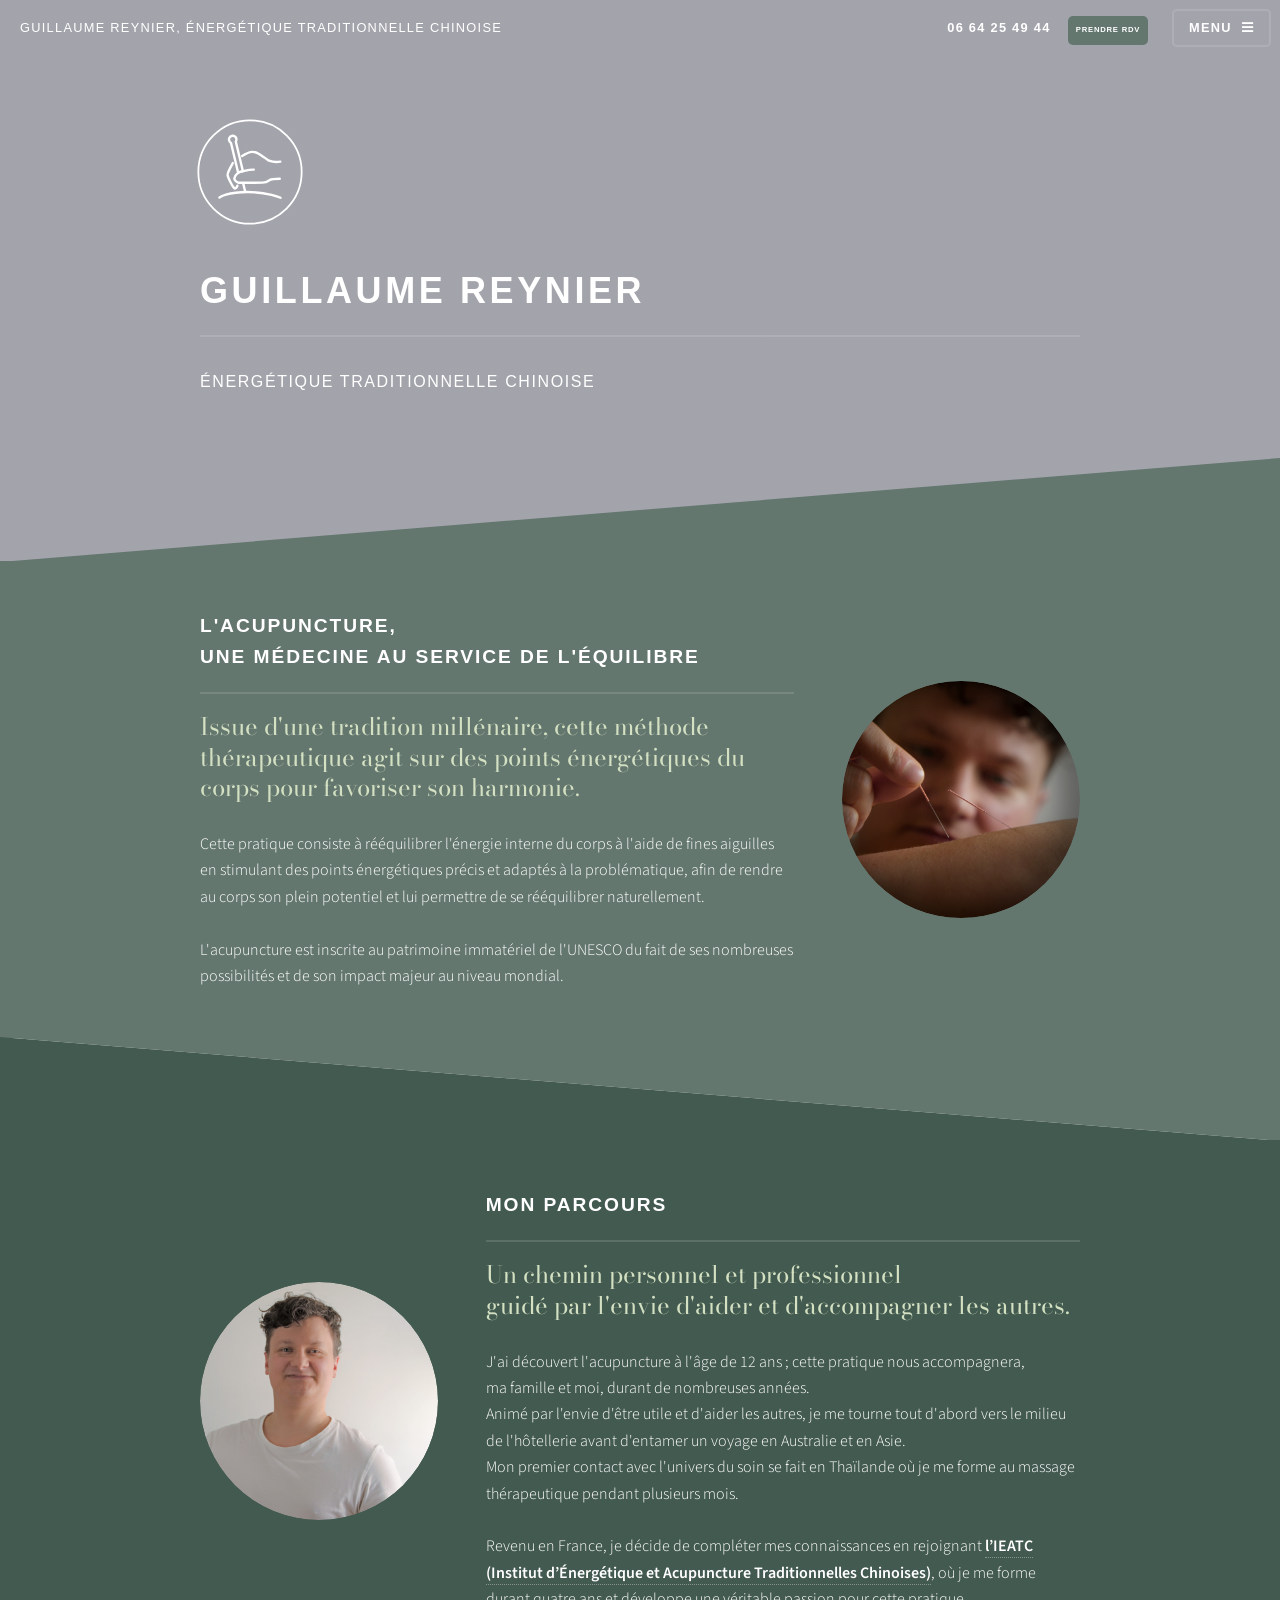
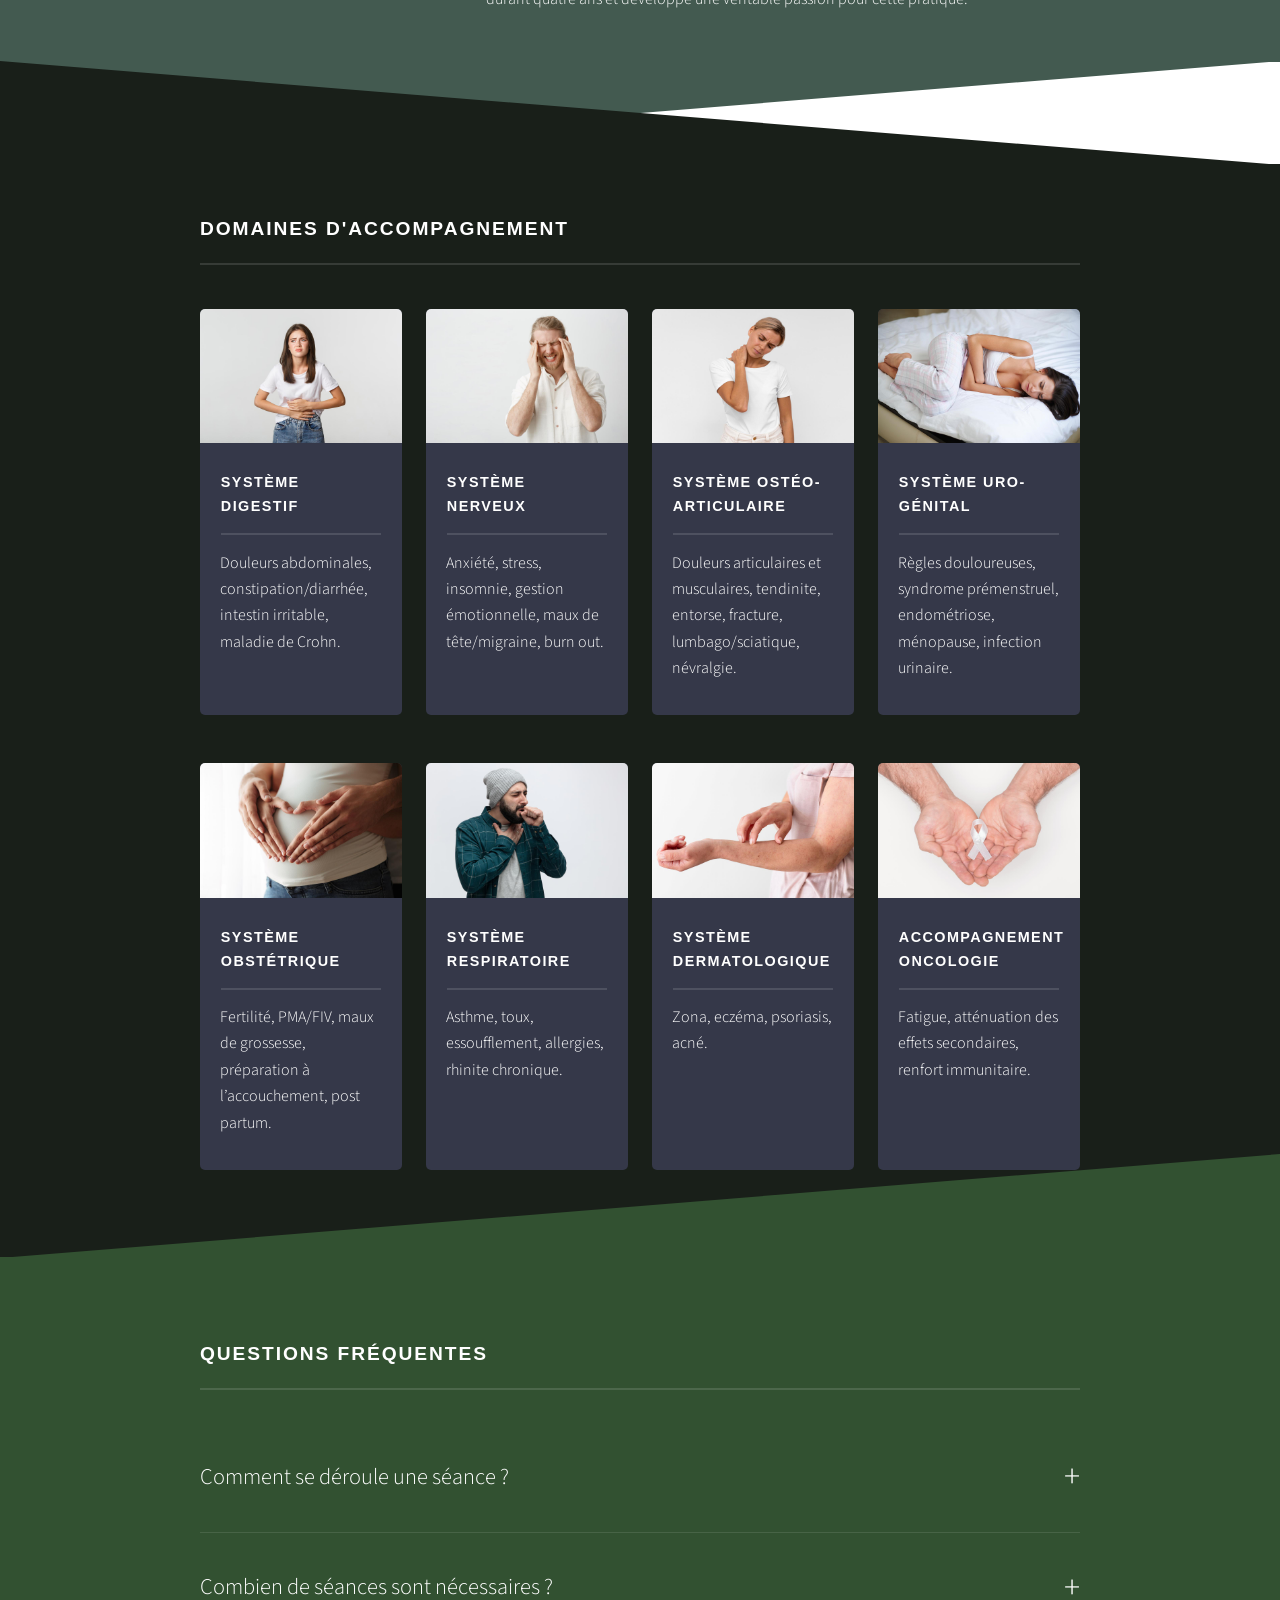
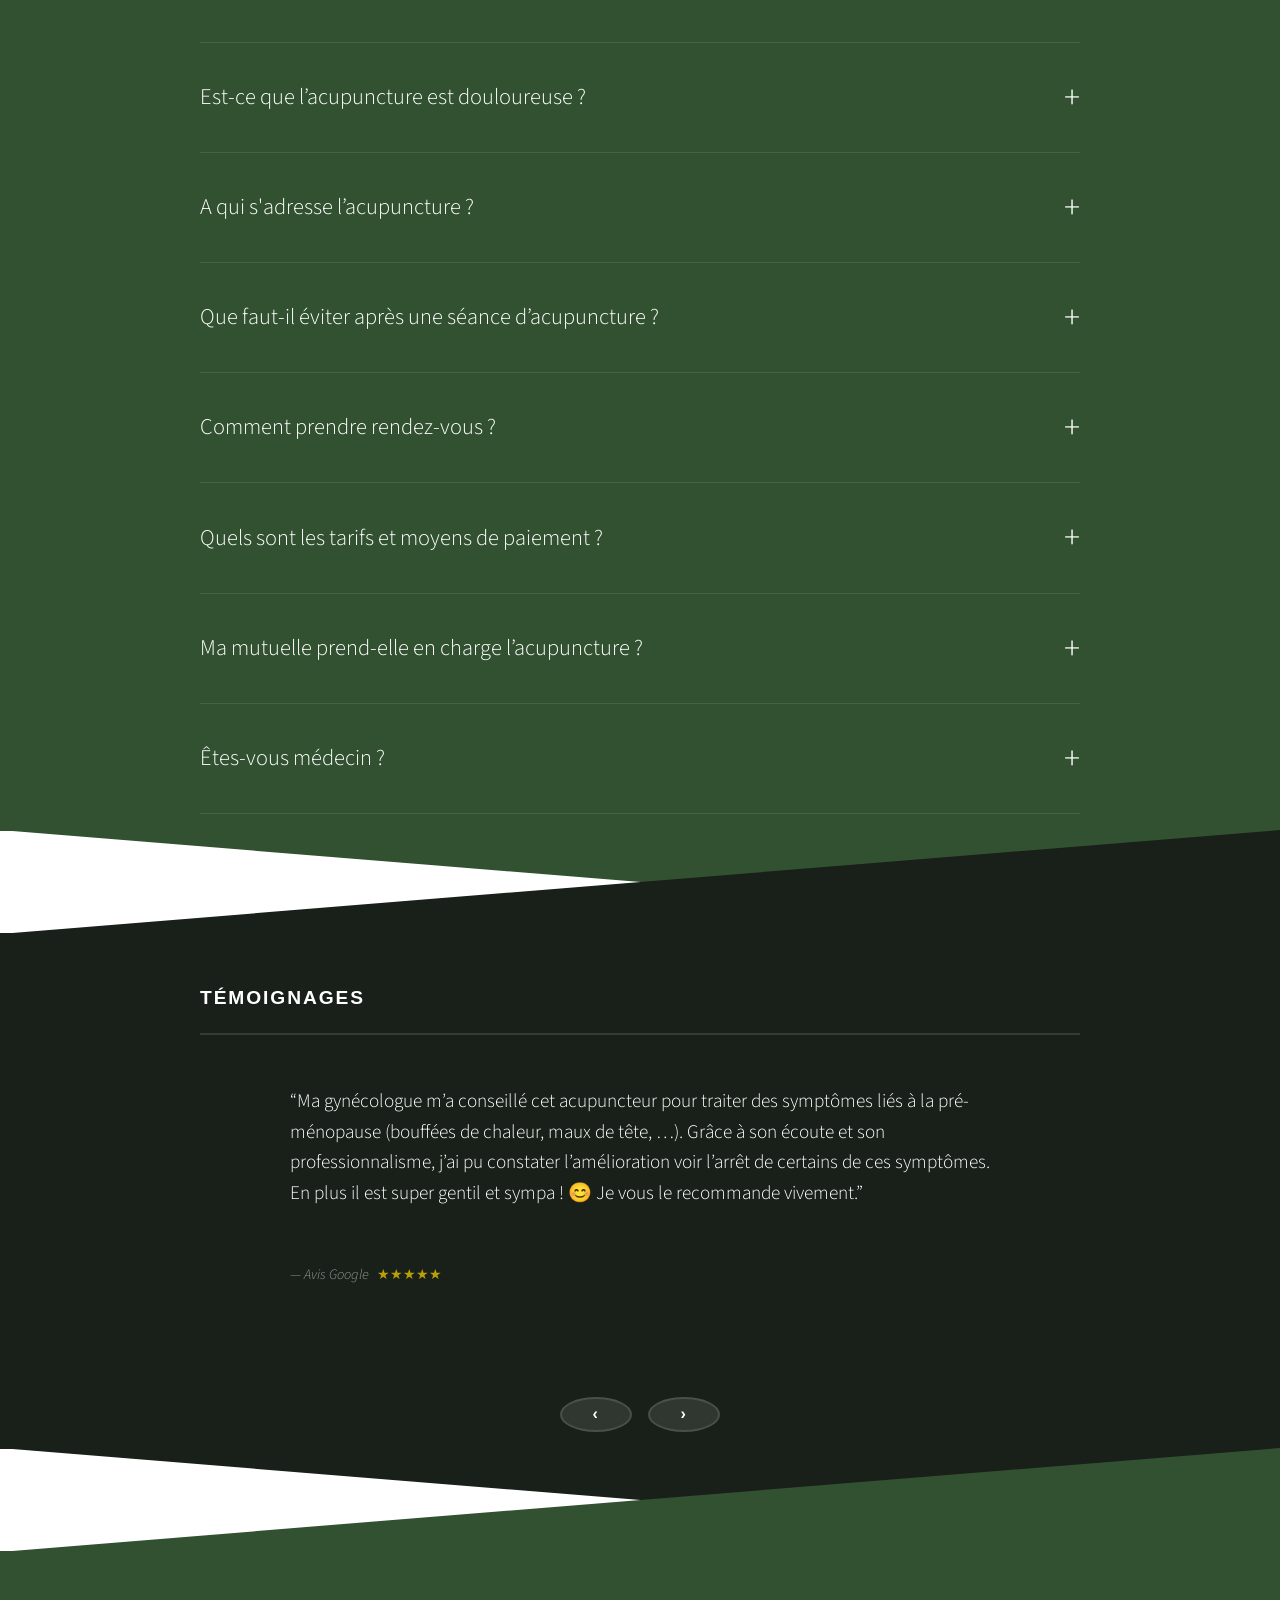
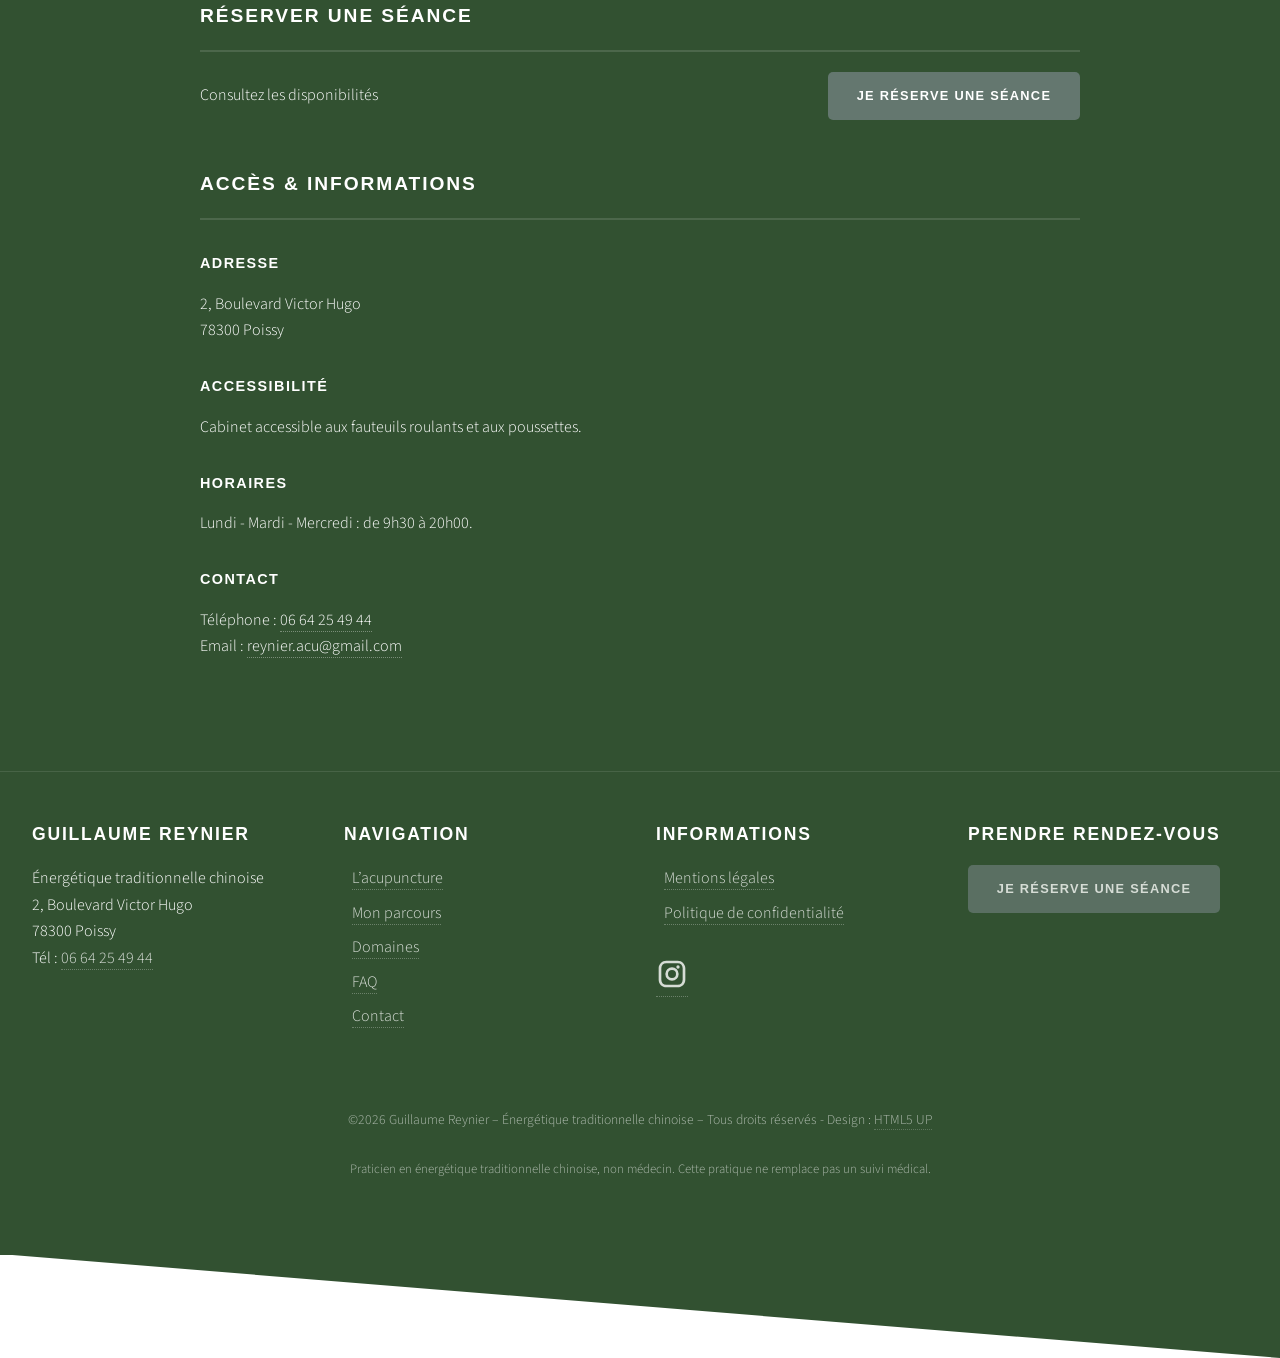
==== commit 2c50b5e0: "new" ====
--- a/index.html
+++ b/index.html
@@ -6,18 +6,18 @@
 -->
 <html>
 	<head>
-		<title>Guillaume Reynier - Acupuncture Traditionnelle</title>
+		<title>Guillaume Reynier - Énergétique traditionnelle chinoise</title>
 		<meta charset="utf-8" />
 		<meta name="viewport" content="width=device-width, initial-scale=1, user-scalable=no" />
 		<link rel="stylesheet" href="assets/css/main.css" />
 		<noscript><link rel="stylesheet" href="assets/css/noscript.css" /></noscript>
-		<meta name="description" content="Acupuncteur à Poissy. Guillaume Reynier vous accompagne en acupuncture traditionnelle pour le stress, douleurs, fertilité et bien-être." />
+		<meta name="description" content="Energétique traditionnelle chinoise. Guillaume Reynier, spécialisé en acupuncture, vous accompagne en acupuncture traditionnelle pour le stress, douleurs, fertilité et bien-être." />
 
 <script type="application/ld+json">
 {
   "@context": "https://schema.org",
   "@type": "LocalBusiness",
-  "name": "Guillaume Reynier - Acupuncture",
+  "name": "Guillaume Reynier - Énergétique traditionnelle chinoise",
   "image": "https://www.guillaumereynier.fr/images/preview.jpg",
   "address": {
     "@type": "PostalAddress",
@@ -30,8 +30,8 @@
   "url": "https://www.guillaumereynier.fr"
 }
 </script>
-		<meta property="og:title" content="Guillaume Reynier - Acupuncture traditionnelle" />
-		<meta property="og:description" content="Cabinet d'acupuncture à Poissy. Accompagnement personnalisé en énergétique traditionnelle chinoise." />
+		<meta property="og:title" content="Guillaume Reynier - Énergétique traditionnelle chinoise" />
+		<meta property="og:description" content="Cabinet Énergétique traditionnelle chinoise à Poissy. Accompagnement personnalisé en acupuncture." />
 		<meta property="og:url" content="https://www.guillaumereynier.fr" />
 		<meta property="og:type" content="website" />
 
@@ -49,15 +49,15 @@
 				<!-- Header -->
 					<header id="header" class="alt">
 	<h1><a href="#banner">
-    <span class="desktop">Guillaume Reynier, Acupuncture traditionnelle</span>
-    <span class="mobile">Guillaume Reynier, Acupuncture</span>
+    <span class="desktop">Guillaume Reynier, Énergétique traditionnelle chinoise</span>
+    <span class="mobile">Guillaume Reynier</span>
 	</a></h1>
 
 	<nav class="nav-right">
 		
 		<div class="nav-contact">
 			<a href="tel:0664254944" class="phone">06 64 25 49 44</a>
-			<a href="https://calendly.com/reynier-acu/30min" target="_blank" rel="noopener" class="button primary small">Prendre RDV</a>
+			<a href="https://calendly.com/reynier-acu/1h" target="_blank" rel="noopener" class="button primary small">Prendre RDV</a>
 		</div>
 
 		<a href="#menu" class="menuToggle">Menu</a>
@@ -89,7 +89,7 @@
 								<!--<span class="icon fa-gem"></span>-->
 						</div>
 							<h2>Guillaume Reynier</h2>
-							<p>Acupuncture Traditionnelle</p>
+							<p>Énergétique traditionnelle chinoise</p>
 						</div>
 					</section>
 
@@ -417,7 +417,7 @@
 
 	<div class="rdv-row">
 		<p>Consultez les disponibilités</p>
-		<a href="https://calendly.com/reynier-acu/30min" target="_blank" class="button primary">
+		<a href="https://calendly.com/reynier-acu/1h" target="_blank" class="button primary">
 			Je réserve une séance
 		</a>
 	</div>
@@ -476,7 +476,7 @@
 
 		<div class="footer-col">
 			<h4>Guillaume Reynier</h4>
-			<p>Acupuncture traditionnelle<br />
+			<p>Énergétique traditionnelle chinoise<br />
 			2, Boulevard Victor Hugo<br>78300 Poissy<br />
 			Tél : <a href="tel:0664254944">06 64 25 49 44</a></p>
 		</div>
@@ -508,7 +508,7 @@
 				</li>
 			</ul>
 			<div class="social-icons">
-	<a href="https://www.instagram.com/guillaume_reynier.acupuncture/" target="_blank" rel="noopener" class="insta-link">
+	<a href="https://www.instagram.com/guillaume_reynier/" target="_blank" rel="noopener" class="insta-link">
 <svg xmlns="http://www.w3.org/2000/svg" width="32" height="32" viewBox="0 0 24 24" fill="currentColor">
   <path d="M7.75 2C4.57 2 2 4.57 2 7.75v8.5C2 19.43 4.57 22 7.75 22h8.5C19.43 22 22 19.43 22 16.25v-8.5C22 4.57 19.43 2 16.25 2h-8.5zm0 2h8.5C18.54 4 20 5.46 20 7.75v8.5c0 2.29-1.46 3.75-3.75 3.75h-8.5C5.46 20 4 18.54 4 16.25v-8.5C4 5.46 5.46 4 7.75 4zm8.75 1.5a1.25 1.25 0 100 2.5 1.25 1.25 0 000-2.5zM12 7a5 5 0 100 10 5 5 0 000-10zm0 2a3 3 0 110 6 3 3 0 010-6z"/>
 </svg>
@@ -524,7 +524,7 @@
 	</div>
 
 	<div class="footer-bottom">
-		<p>©2026 Guillaume Reynier – Acupuncture traditionnelle – Tous droits réservés - Design : <a href="http://html5up.net">HTML5 UP</a>
+		<p>©2026 Guillaume Reynier – Énergétique traditionnelle chinoise – Tous droits réservés - Design : <a href="http://html5up.net">HTML5 UP</a>
 		</p>
 		<p class="legal-note">
 			Praticien en énergétique traditionnelle chinoise, non médecin. Cette pratique ne remplace pas un suivi médical.
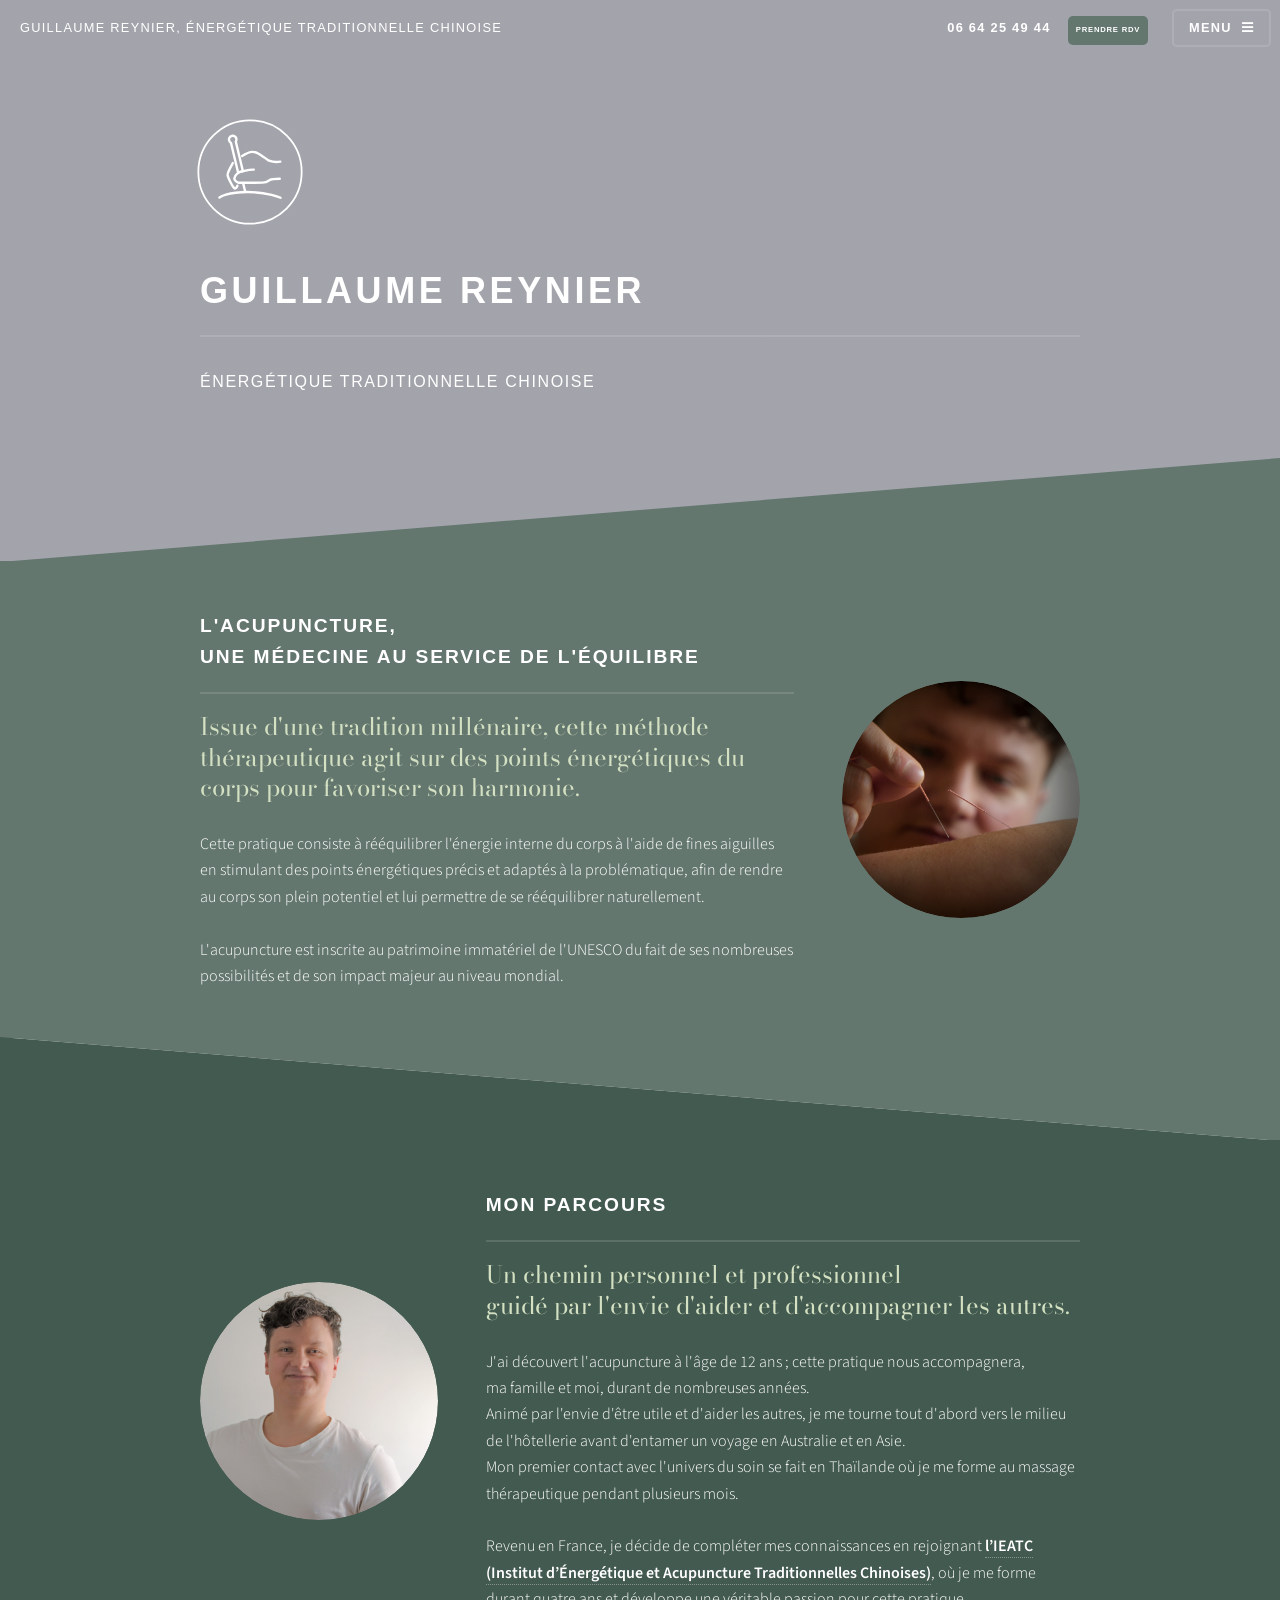
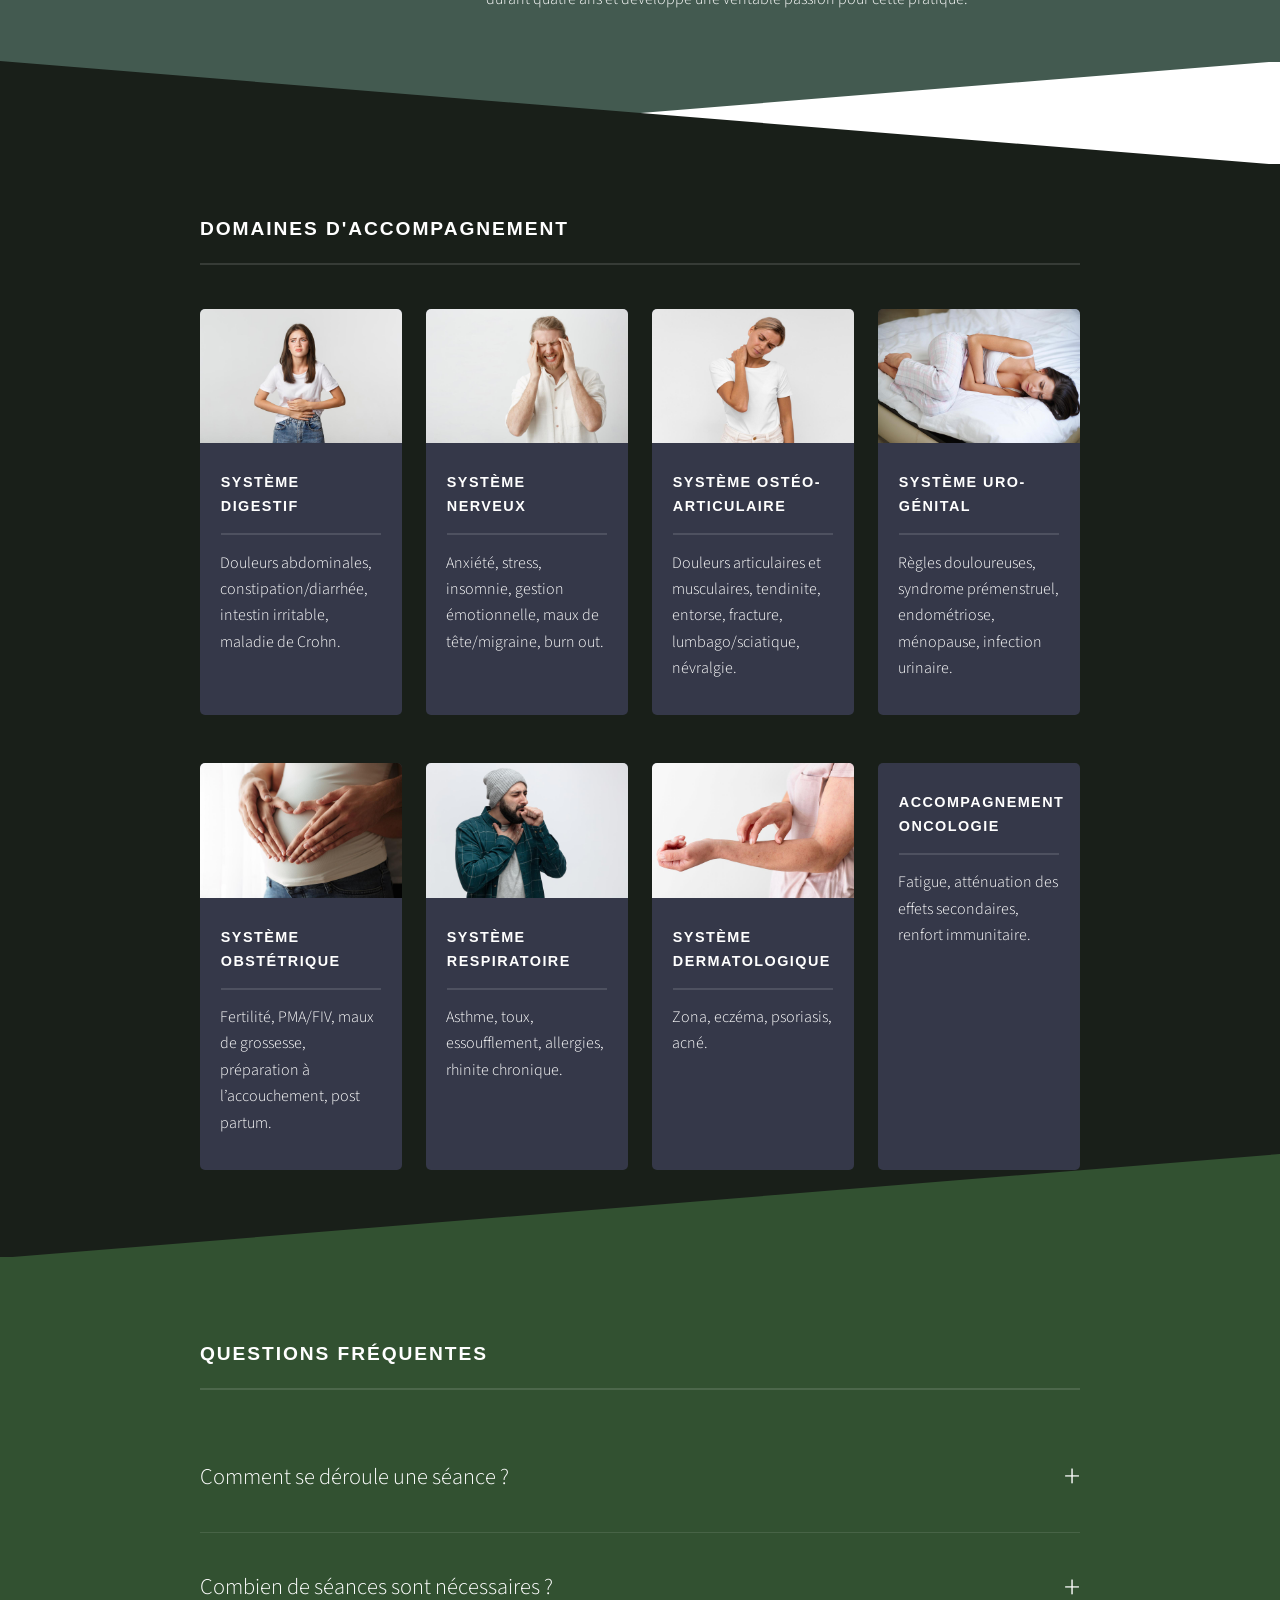
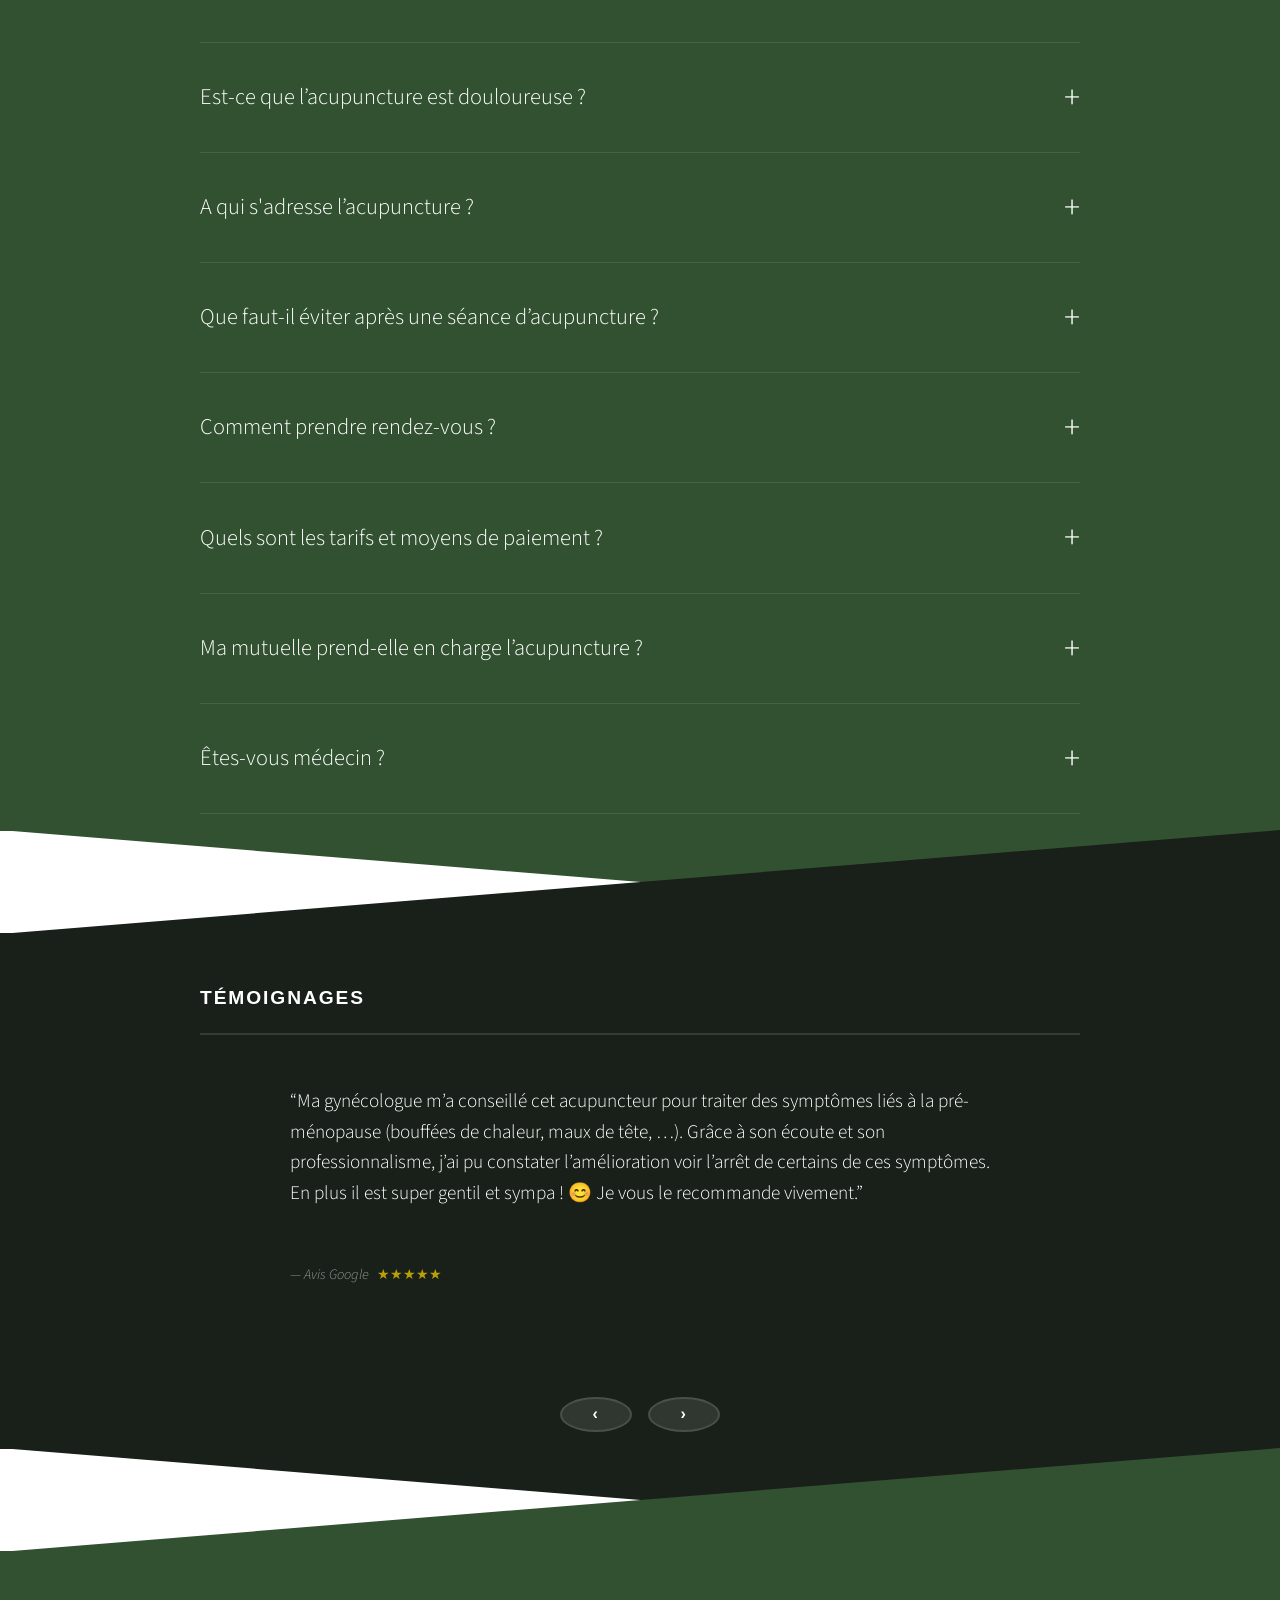
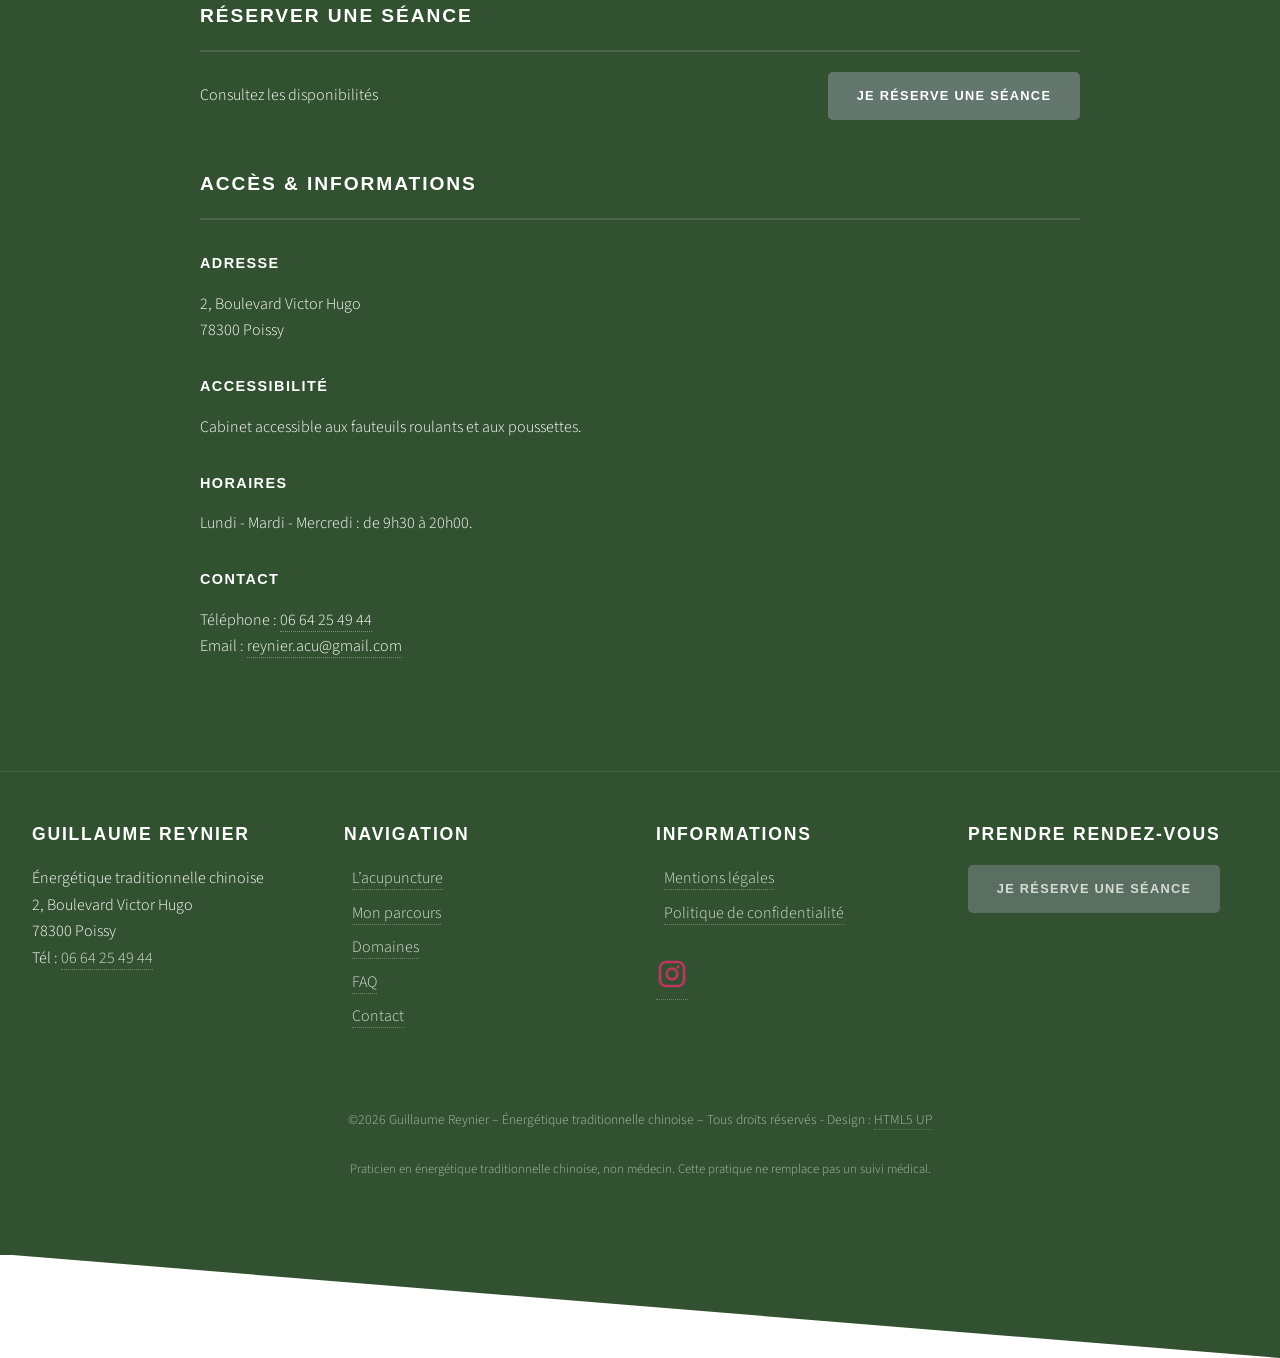
==== commit 2b706fb6: "new" ====
--- a/index.html
+++ b/index.html
@@ -11,8 +11,7 @@
 		<meta name="viewport" content="width=device-width, initial-scale=1, user-scalable=no" />
 		<link rel="stylesheet" href="assets/css/main.css" />
 		<noscript><link rel="stylesheet" href="assets/css/noscript.css" /></noscript>
-		<meta name="description" content="Energétique traditionnelle chinoise. Guillaume Reynier, spécialisé en acupuncture, vous accompagne en acupuncture traditionnelle pour le stress, douleurs, fertilité et bien-être." />
-
+<meta name="description" content="Guillaume Reynier, praticien en énergétique traditionnelle chinoise à Poissy. Acupuncture traditionnelle et accompagnement personnalisé pour votre équilibre et votre bien-être." />
 <script type="application/ld+json">
 {
   "@context": "https://schema.org",
@@ -31,8 +30,7 @@
 }
 </script>
 		<meta property="og:title" content="Guillaume Reynier - Énergétique traditionnelle chinoise" />
-		<meta property="og:description" content="Cabinet Énergétique traditionnelle chinoise à Poissy. Accompagnement personnalisé en acupuncture." />
-		<meta property="og:url" content="https://www.guillaumereynier.fr" />
+<meta property="og:description" content="Guillaume Reynier, praticien en énergétique traditionnelle chinoise à Poissy. Acupuncture traditionnelle et accompagnement personnalisé." />		<meta property="og:url" content="https://www.guillaumereynier.fr" />
 		<meta property="og:type" content="website" />
 
 		<meta property="og:image" content="https://www.guillaumereynier.fr/images/preview.jpg" />
@@ -176,7 +174,7 @@
 											
 										</article>
 										<article>
-											<a href="#contact" class="image"><img src="images/cancer.jpg" alt="" /></a>
+											<a href="#contact" class="image"><img src="images/cancer 2.jpg" alt="" /></a>
 											<h3 class="major">Accompagnement oncologie</h3>
 											<p>Fatigue, atténuation des effets secondaires, renfort immunitaire.</p>
 											
--- a/assets/css/main.css
+++ b/assets/css/main.css
@@ -4636,3 +4636,28 @@
     width: 100%;
     height: 100%;
 }
+.insta-link {
+	color: #E1306C; 
+	display: inline-block;
+	transition: transform 0.2s ease, opacity 0.2s ease;
+}
+
+.insta-link:hover {
+	transform: scale(1.15);
+	opacity: 0.8;
+}
+.social-icons {
+	margin-top: 10px;
+}
+
+.social-icons img {
+	width: 28px;
+	margin-right: 10px;
+	opacity: 0.8;
+	transition: 0.3s;
+}
+
+.social-icons img:hover {
+	opacity: 1;
+	transform: translateY(-2px);
+}
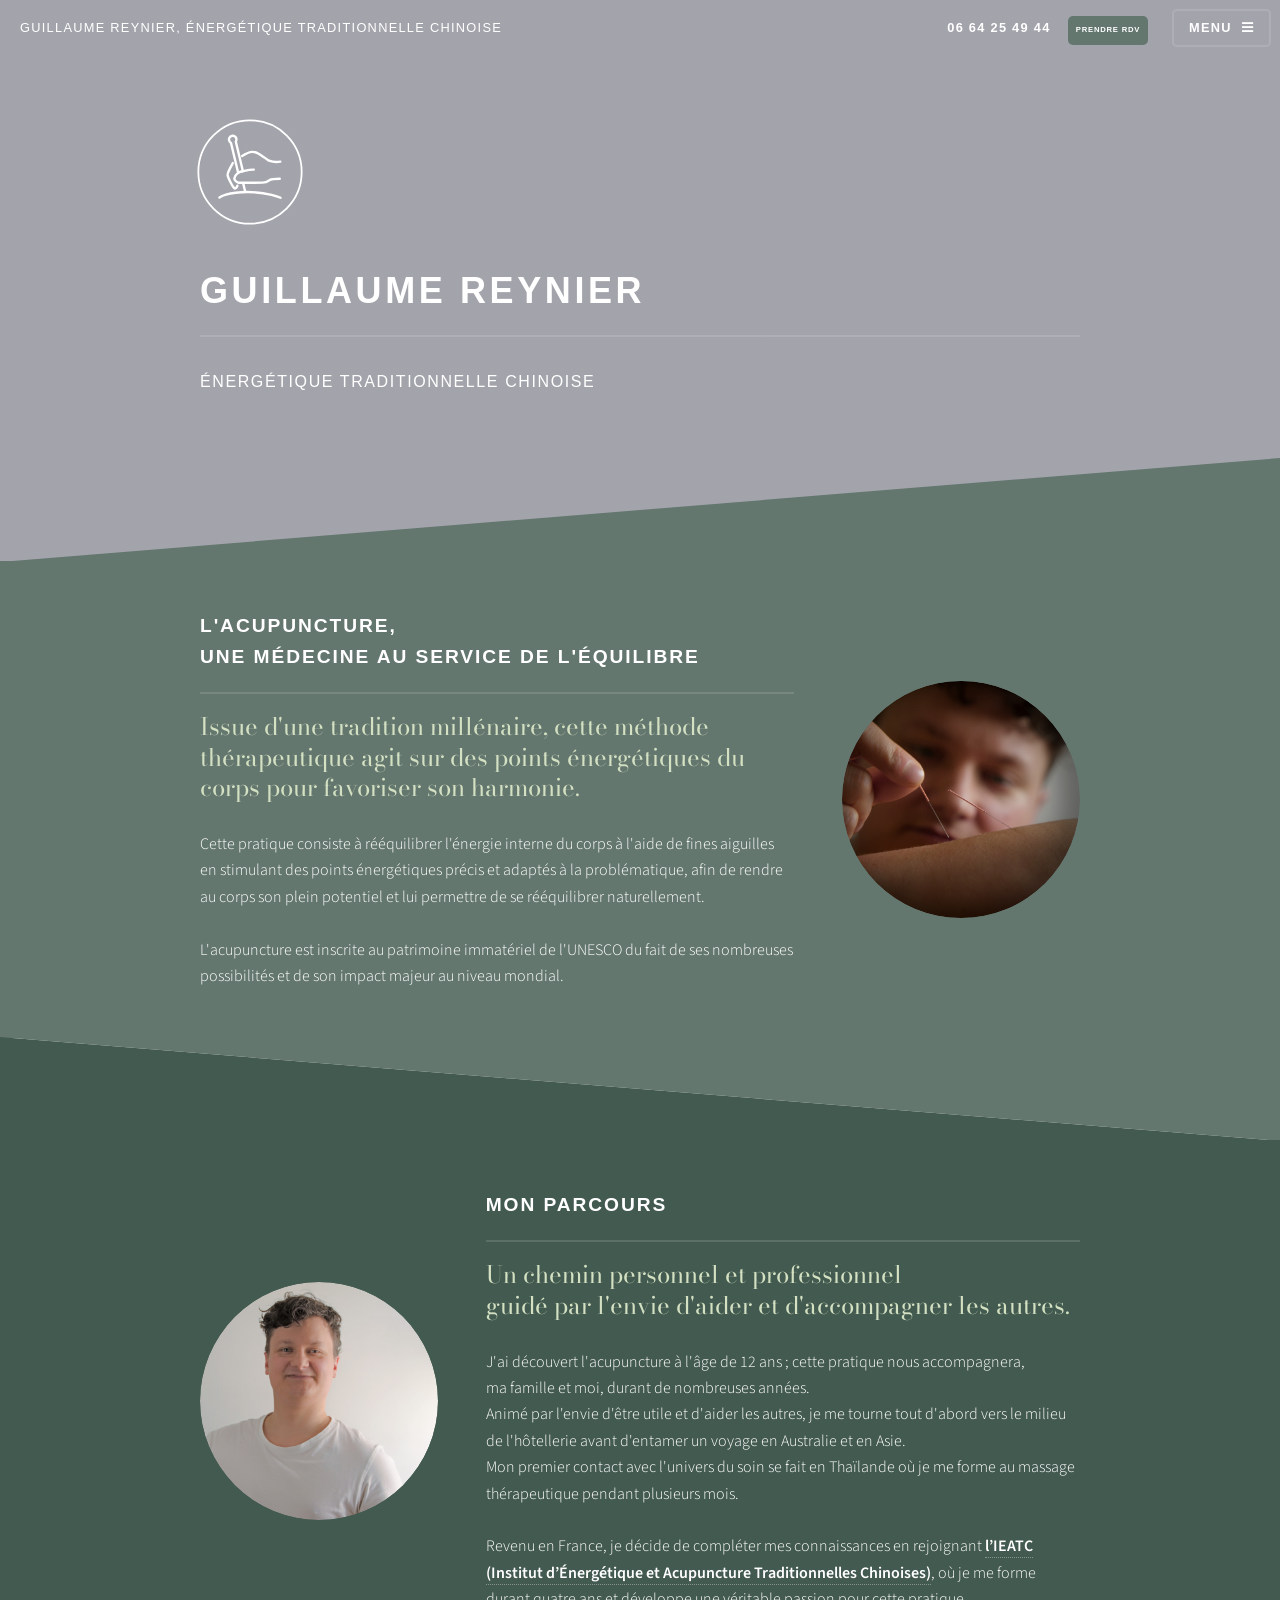
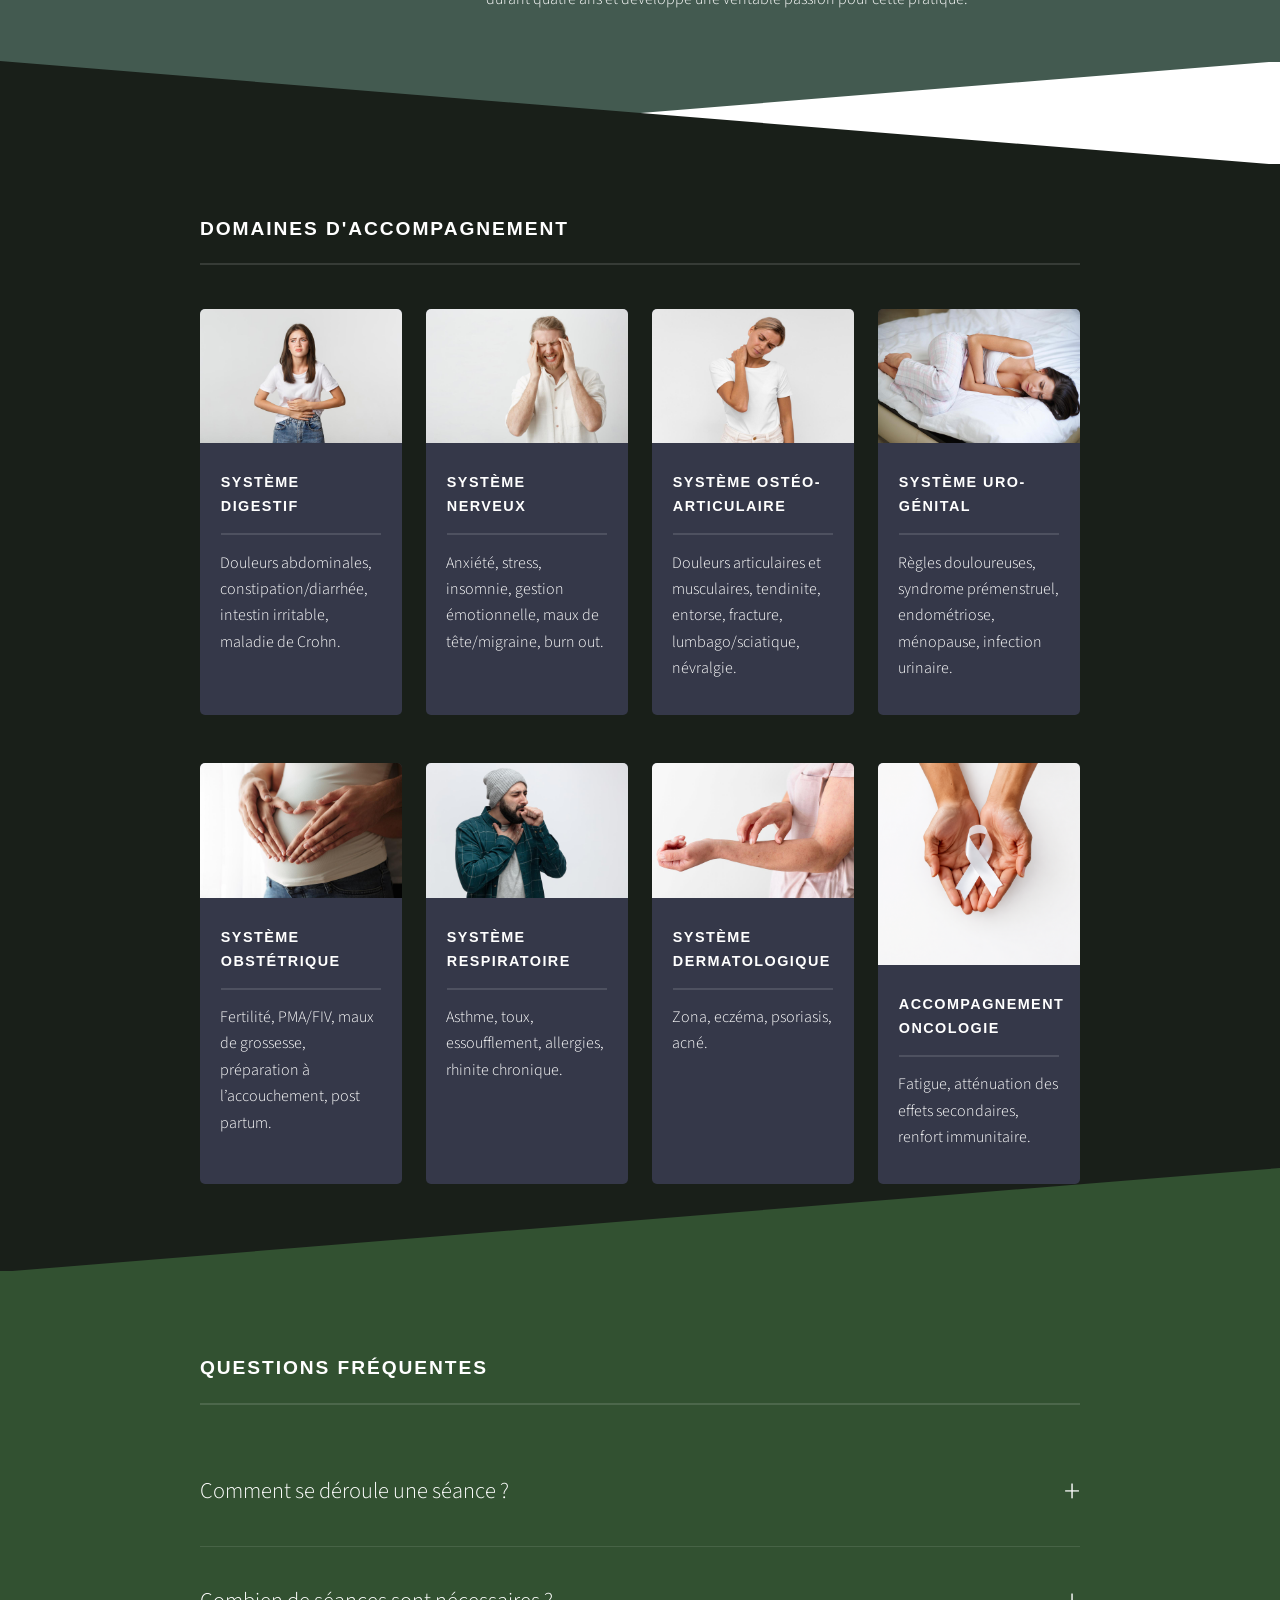
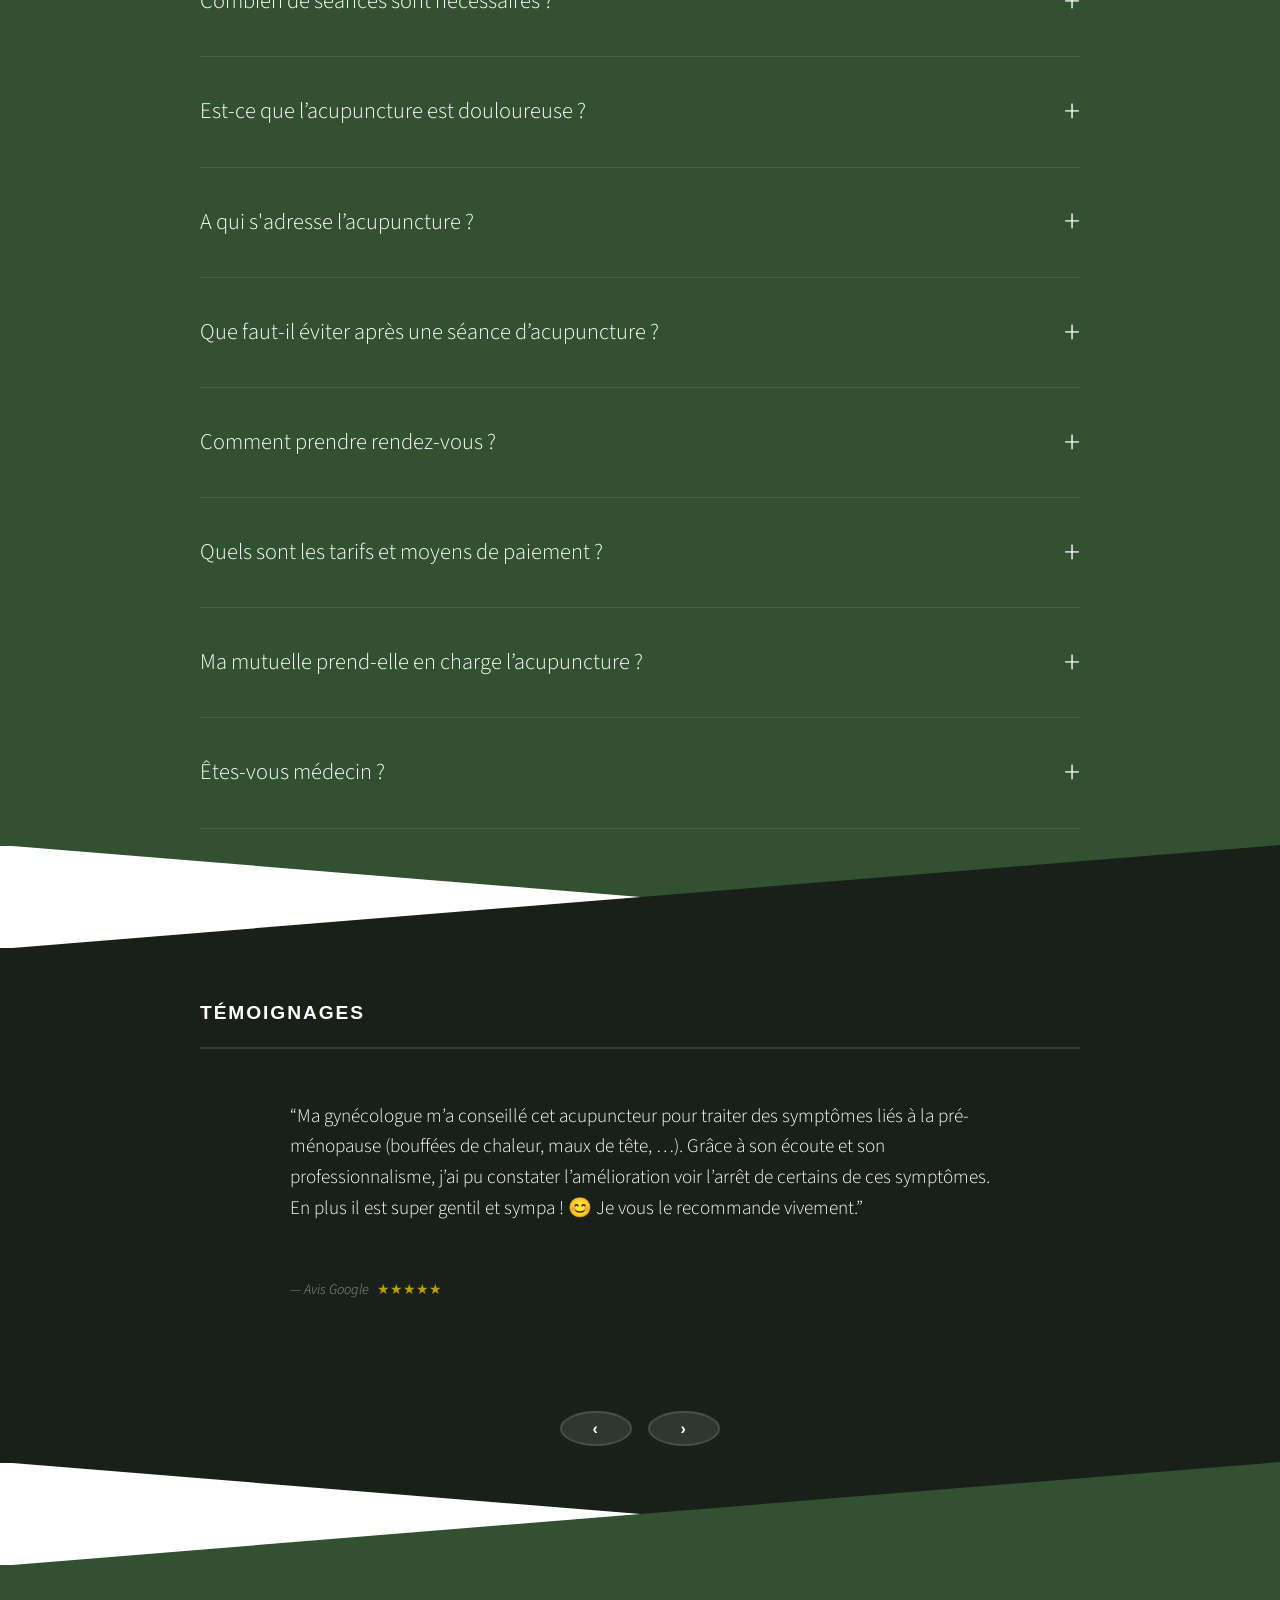
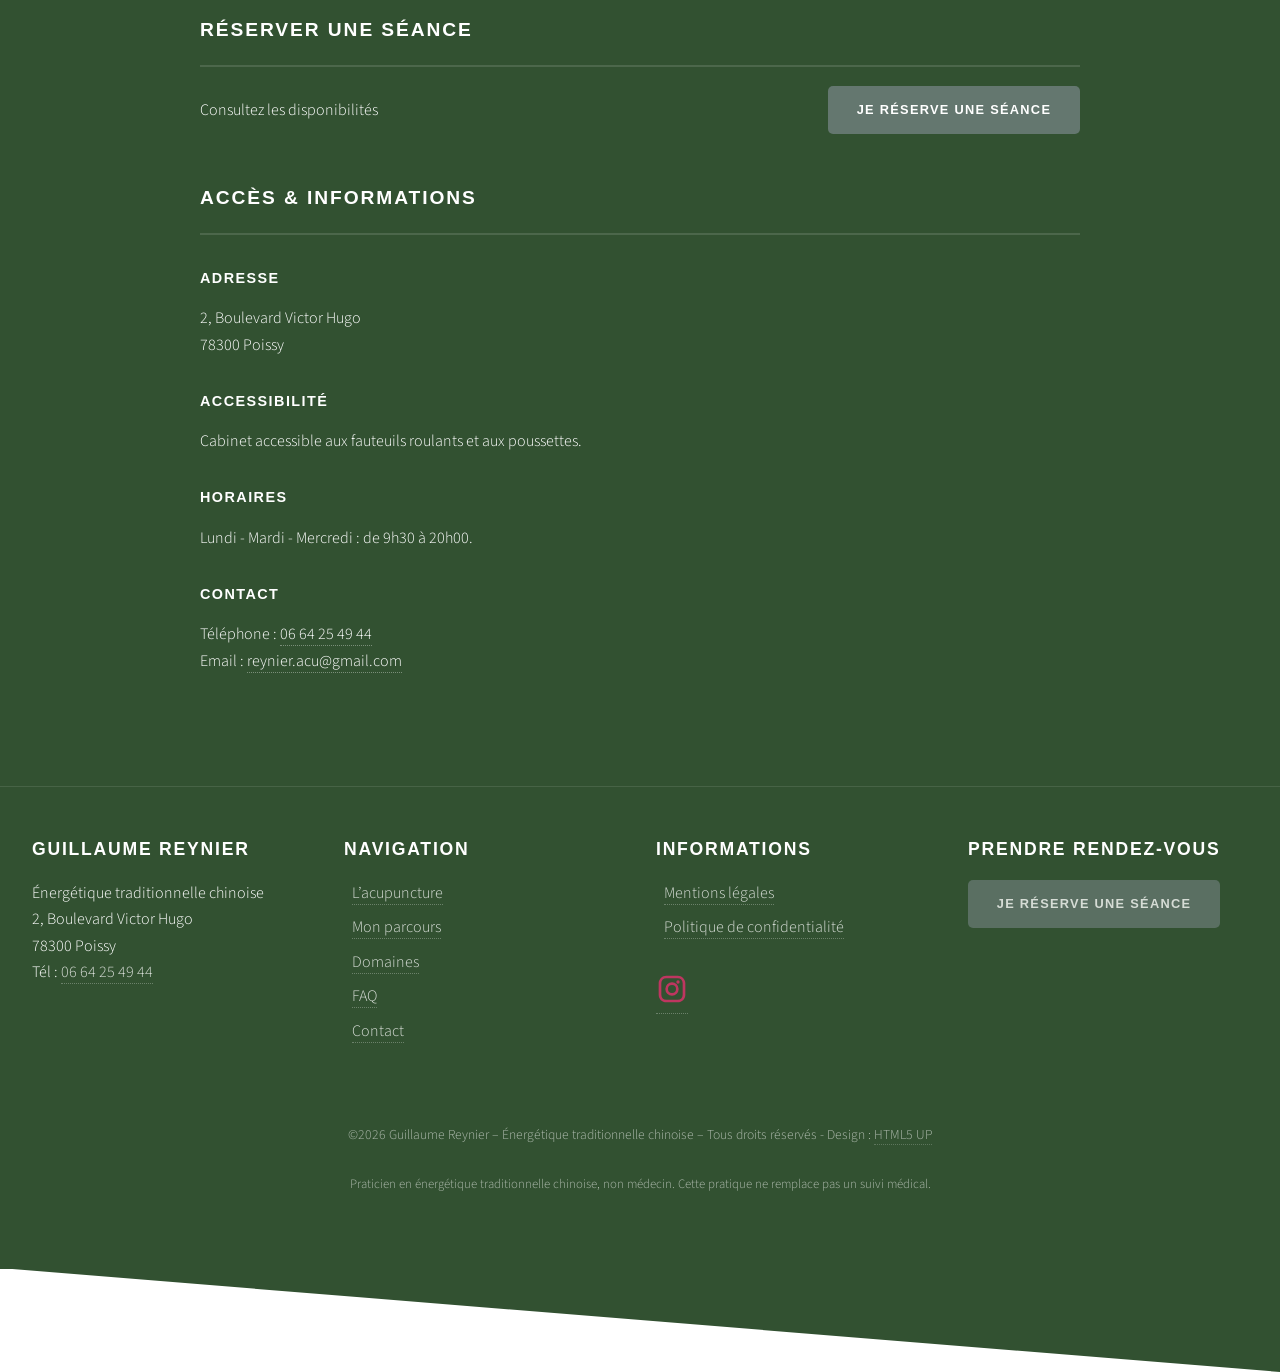
==== commit 66e30709: "new" ====
--- a/index.html
+++ b/index.html
@@ -174,7 +174,7 @@
 											
 										</article>
 										<article>
-											<a href="#contact" class="image"><img src="images/cancer 2.jpg" alt="" /></a>
+											<a href="#contact" class="image"><img src="images/cancer 2.png" alt="" /></a>
 											<h3 class="major">Accompagnement oncologie</h3>
 											<p>Fatigue, atténuation des effets secondaires, renfort immunitaire.</p>
 											
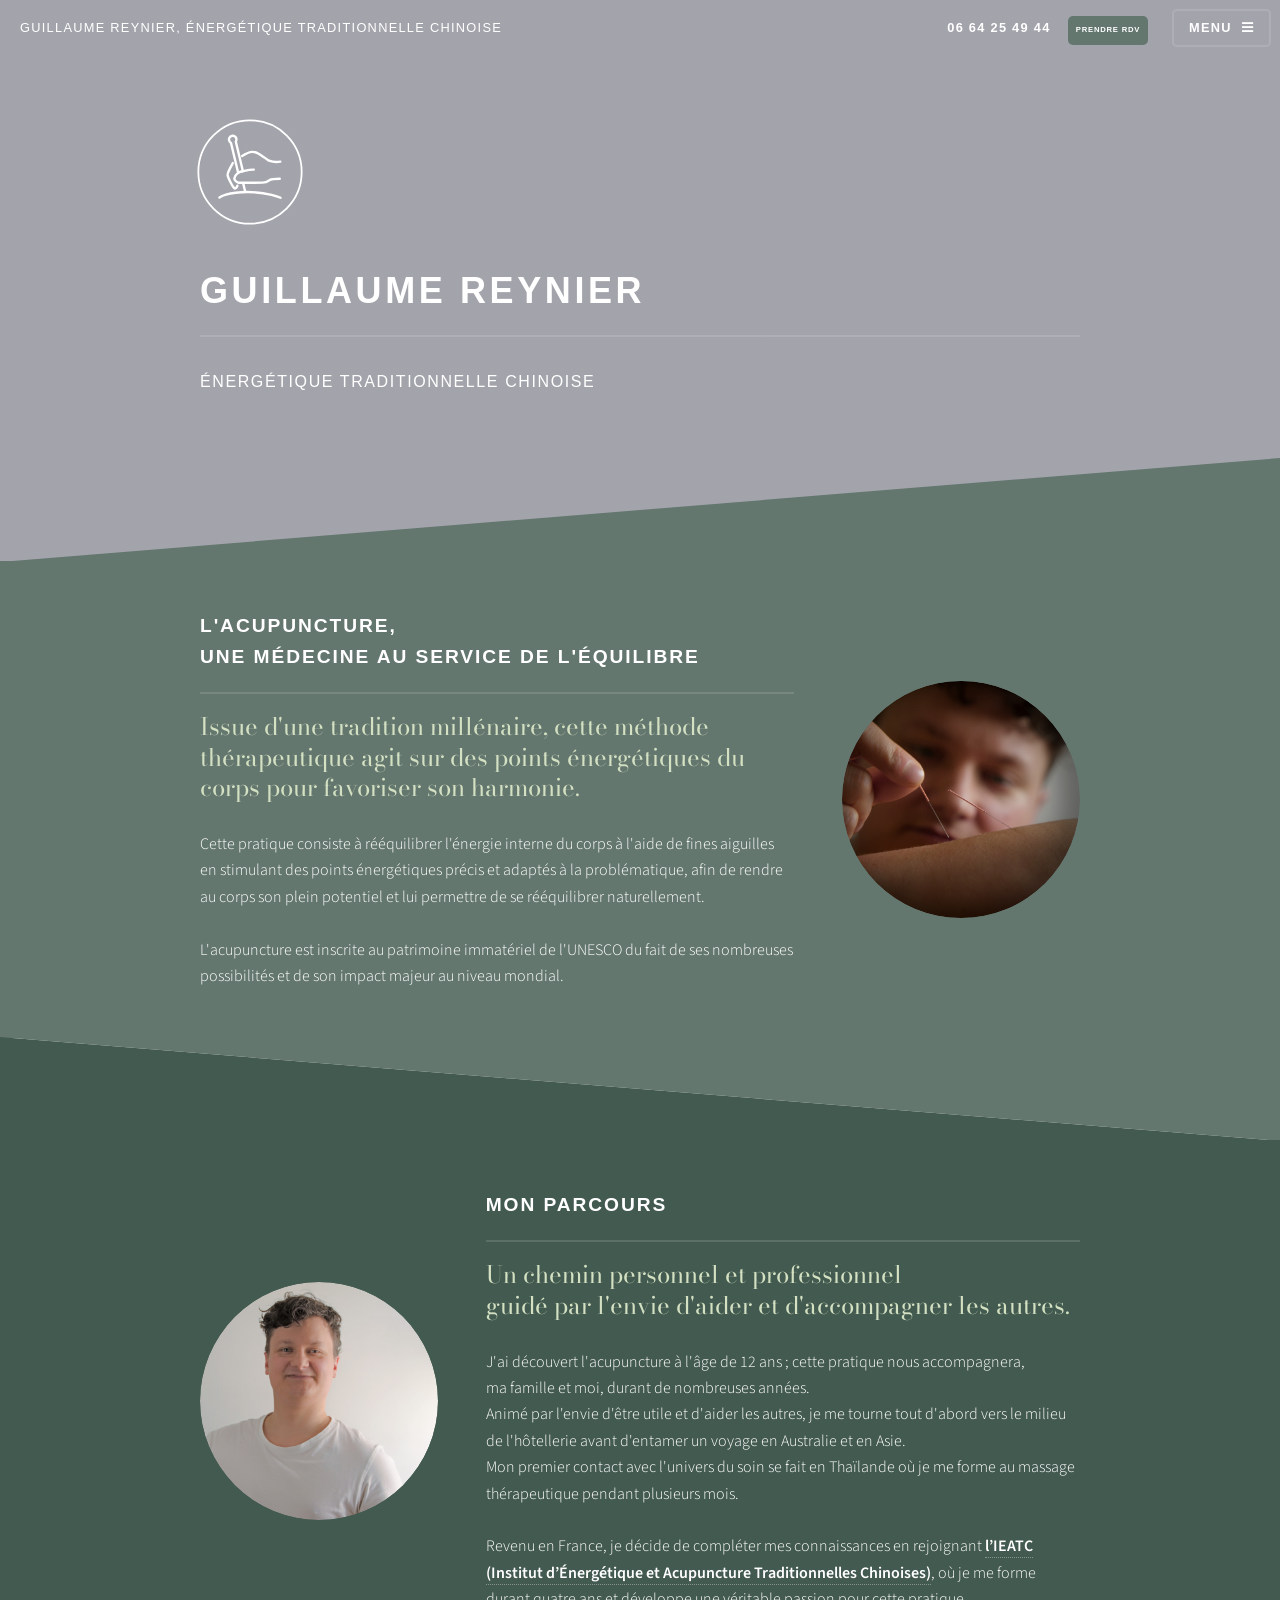
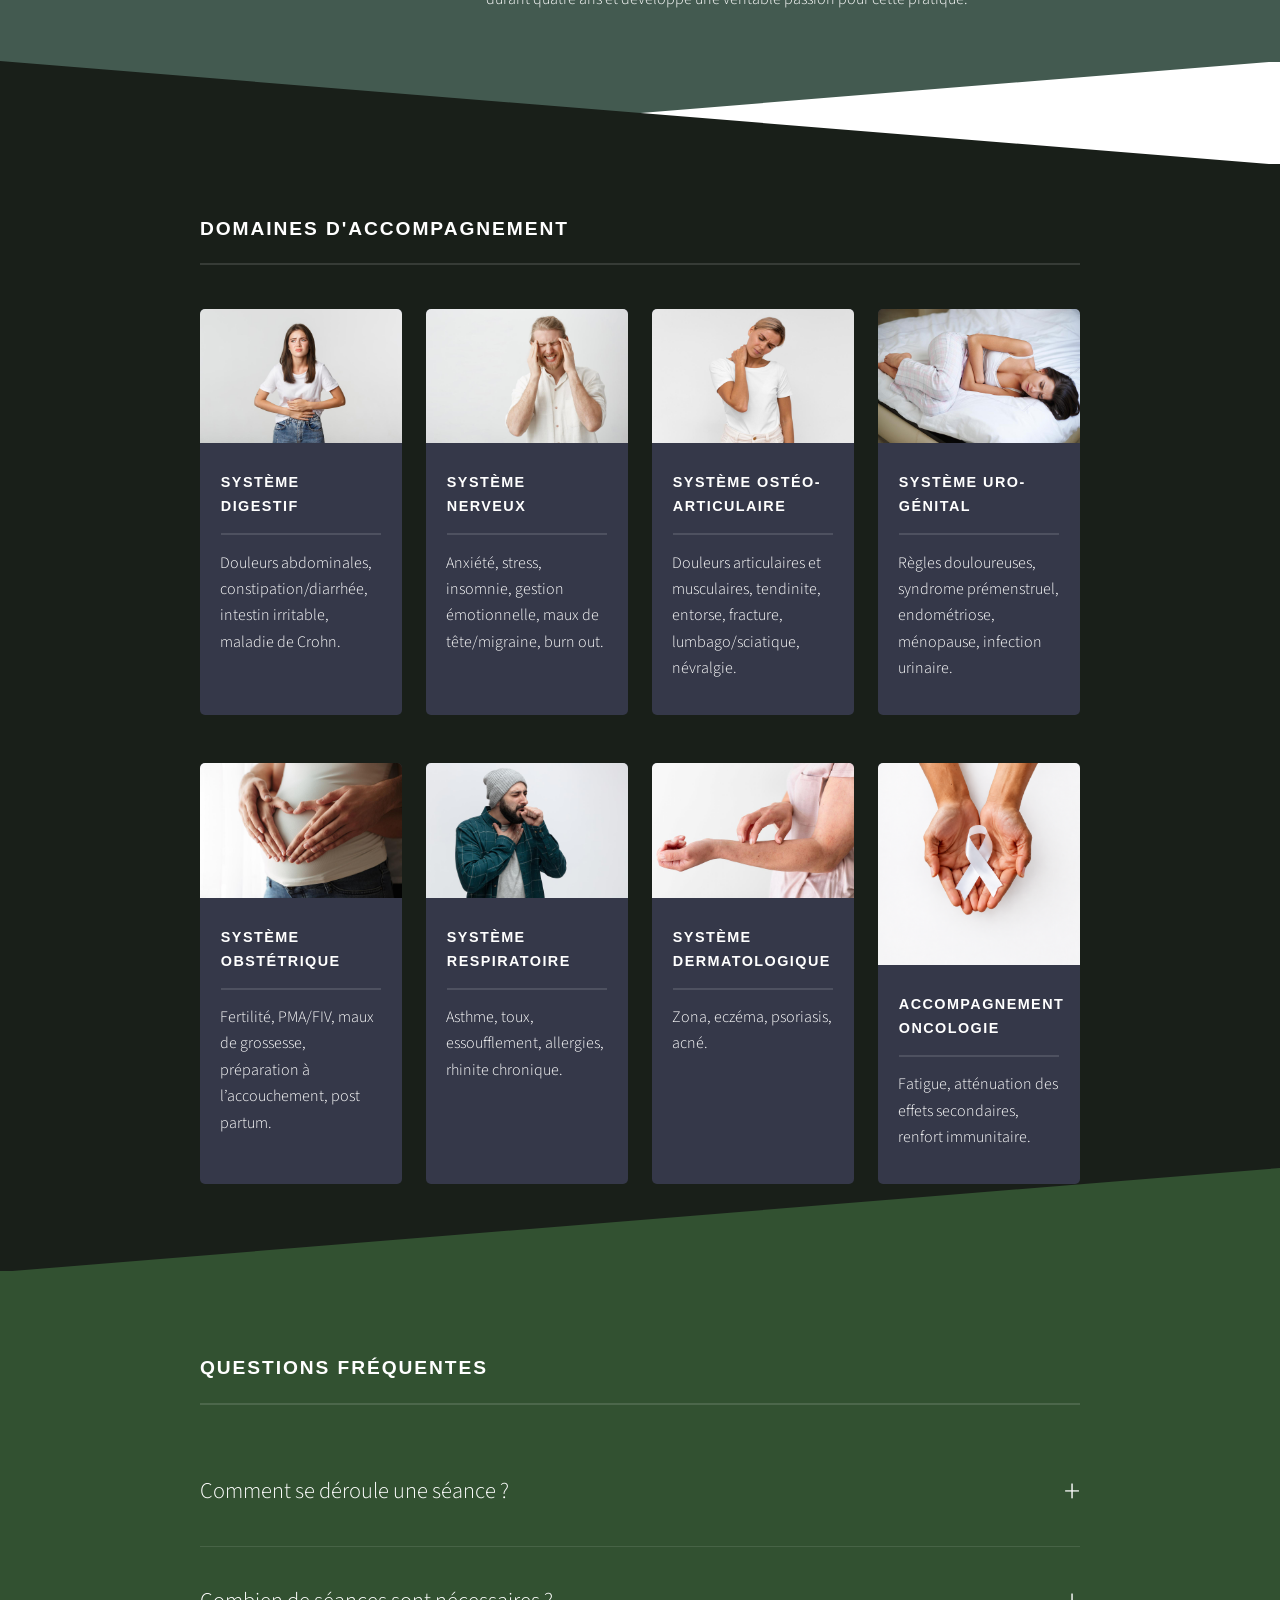
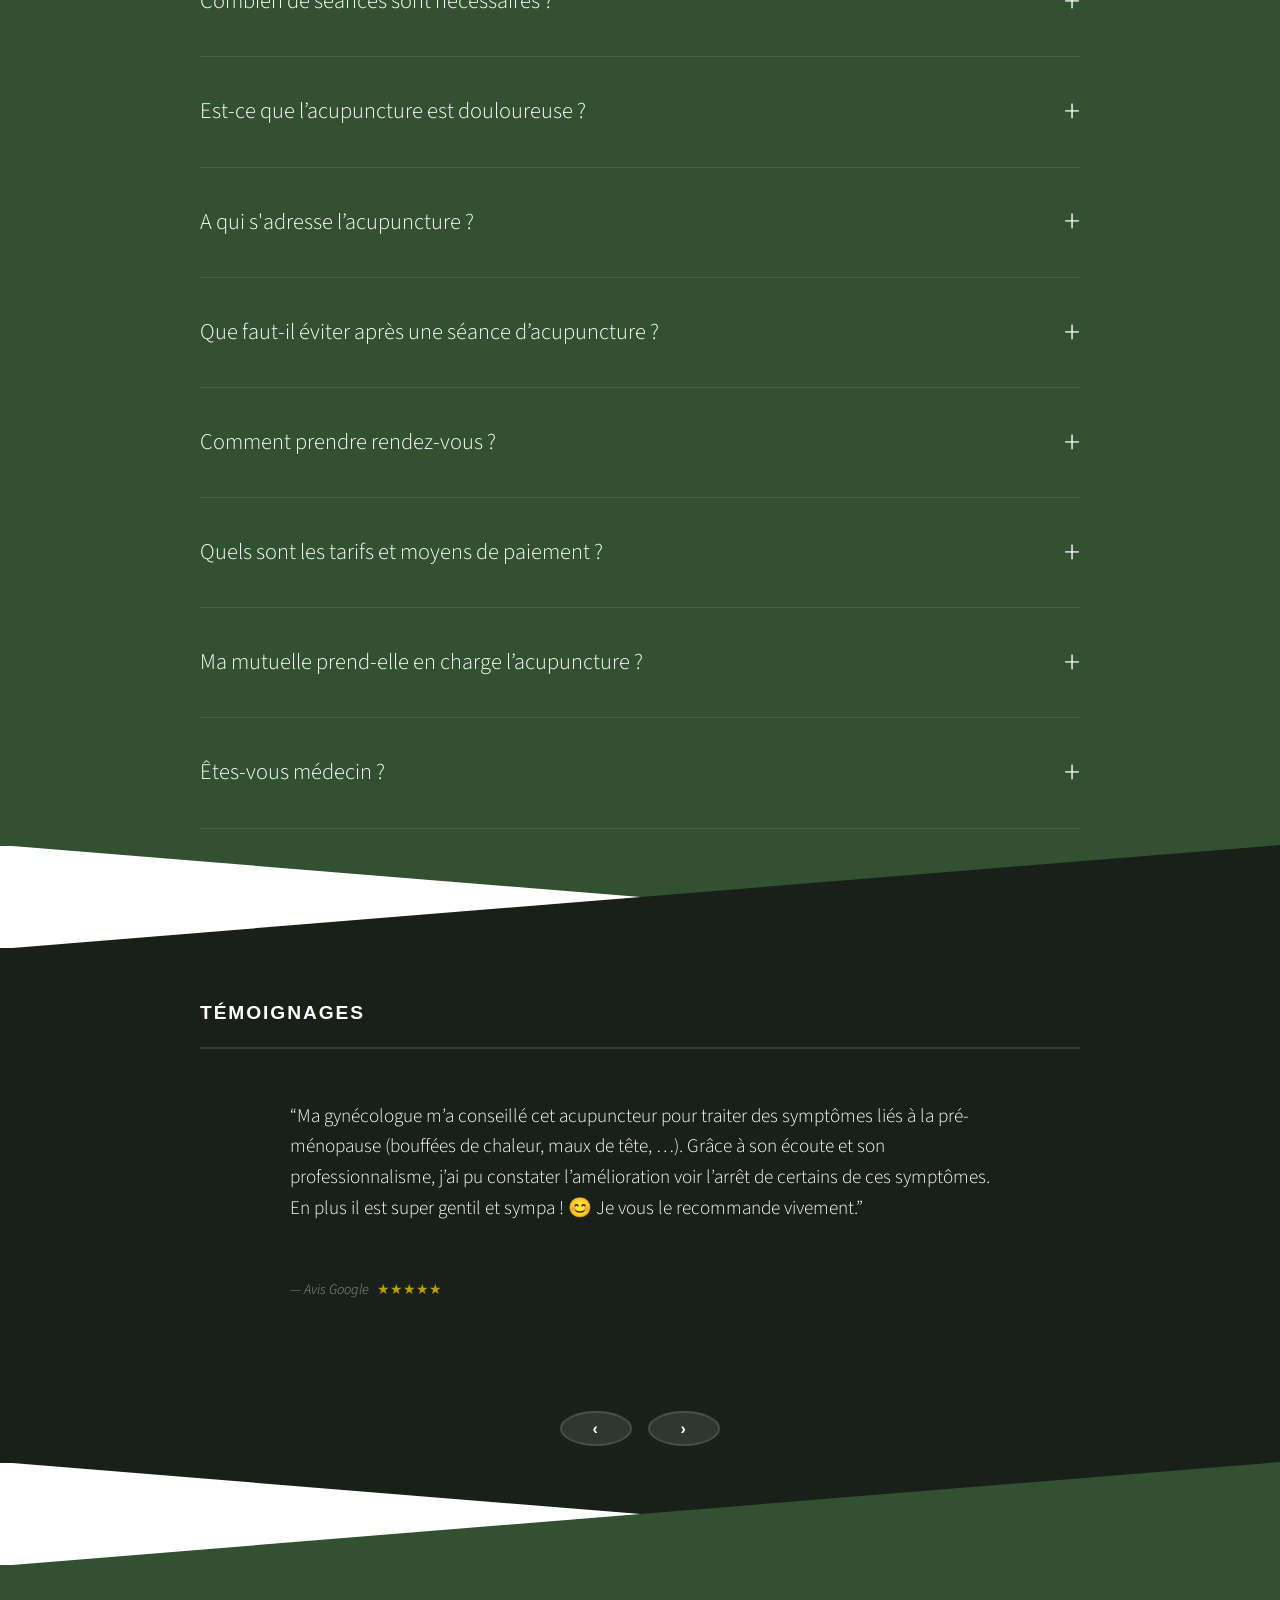
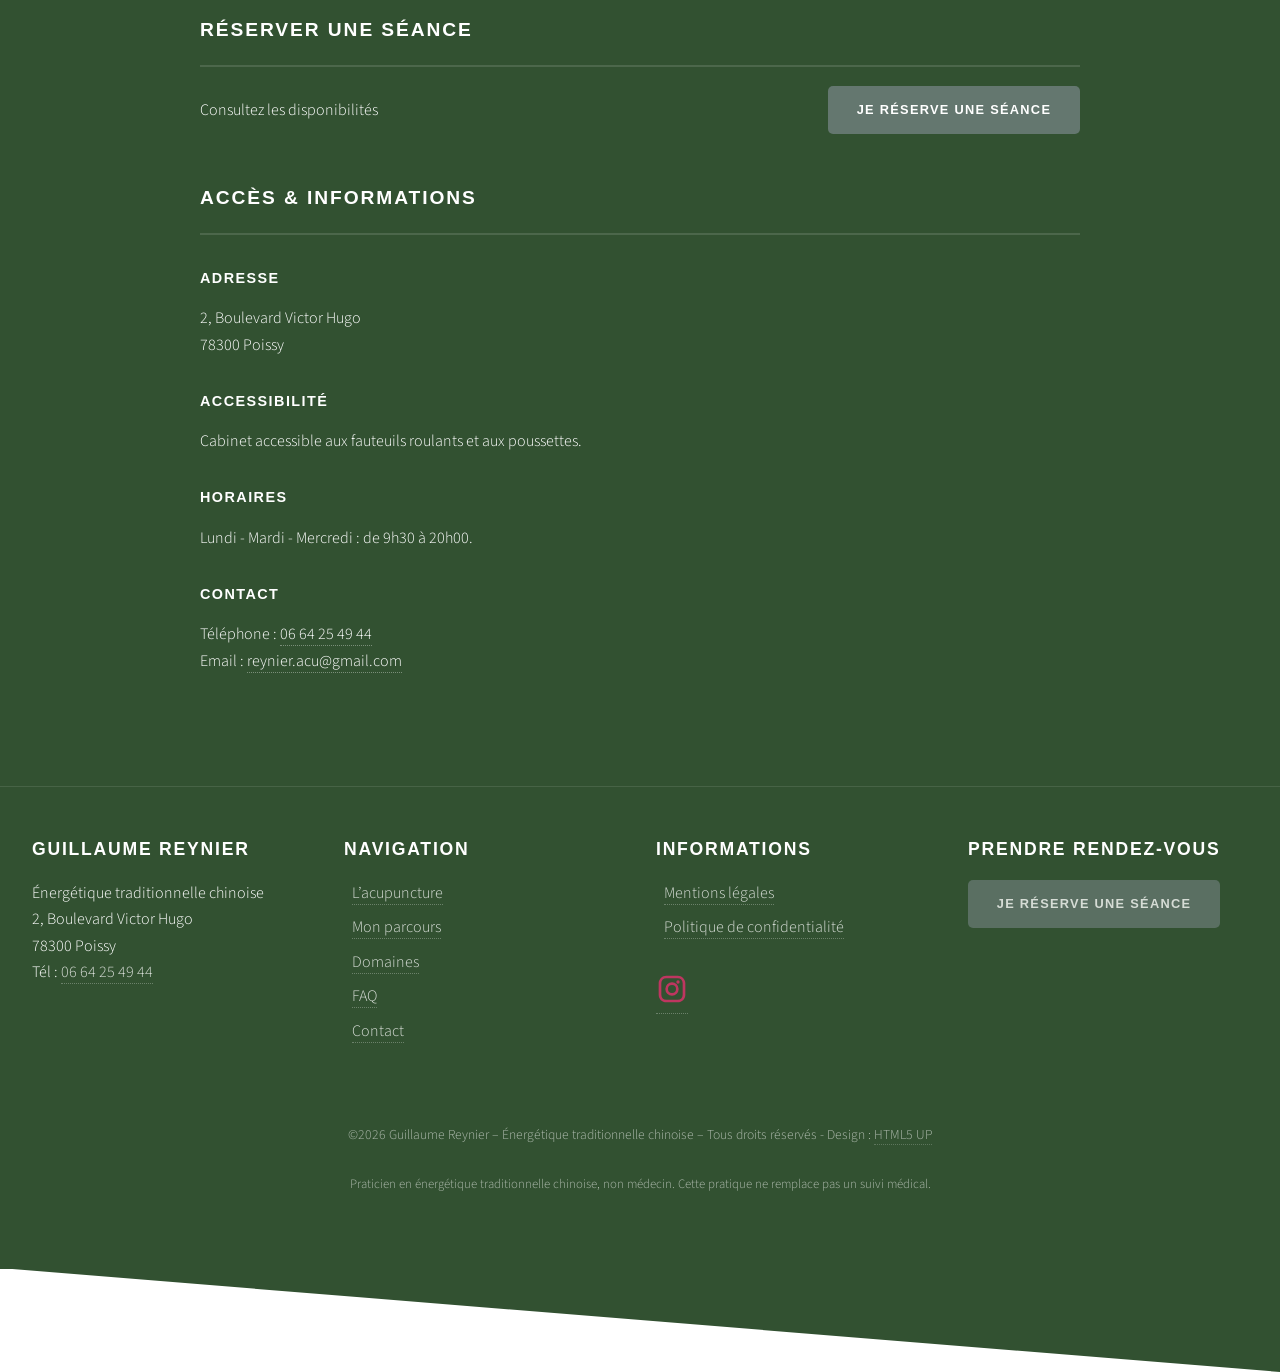
==== commit 74c69d34: "new" ====
--- a/index.html
+++ b/index.html
@@ -174,7 +174,7 @@
 											
 										</article>
 										<article>
-											<a href="#contact" class="image"><img src="images/cancer 2.png" alt="" /></a>
+											<a href="#contact" class="image"><img src="images/cancer 3.png" alt="" /></a>
 											<h3 class="major">Accompagnement oncologie</h3>
 											<p>Fatigue, atténuation des effets secondaires, renfort immunitaire.</p>
 											
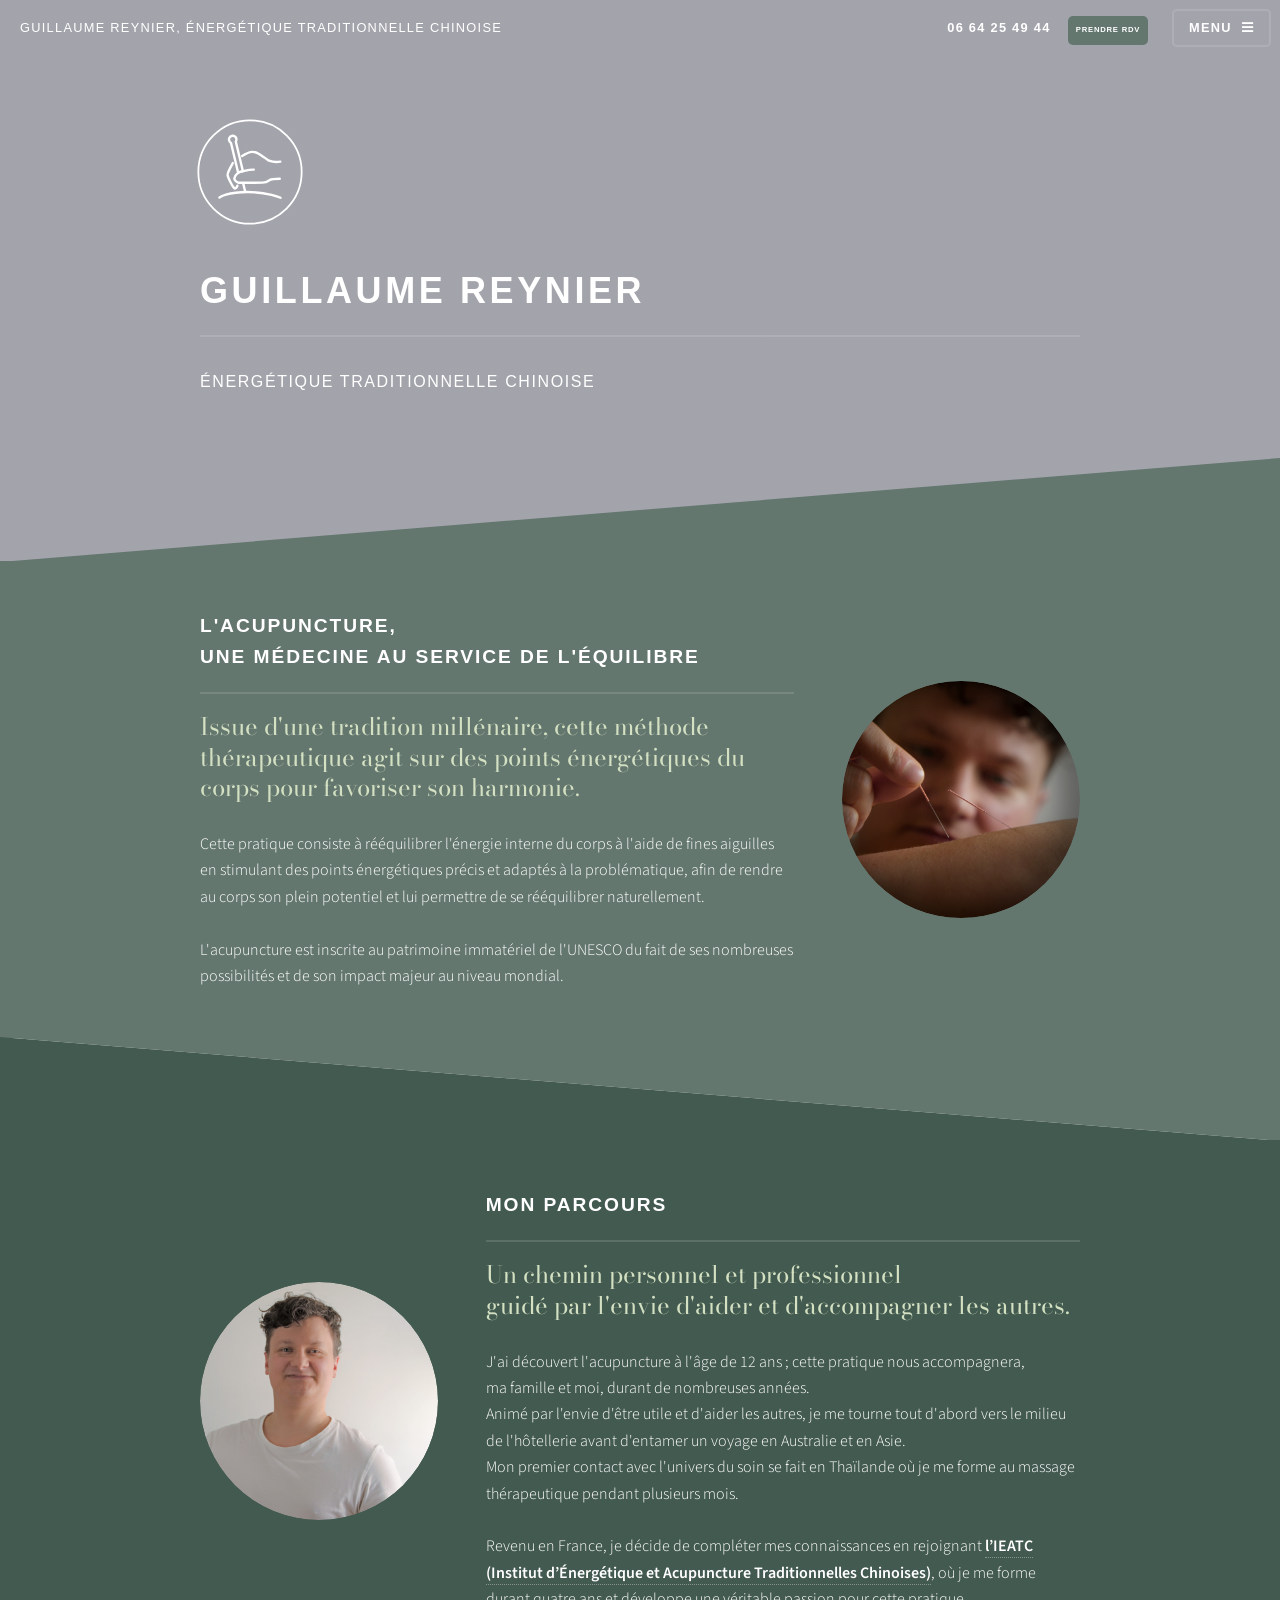
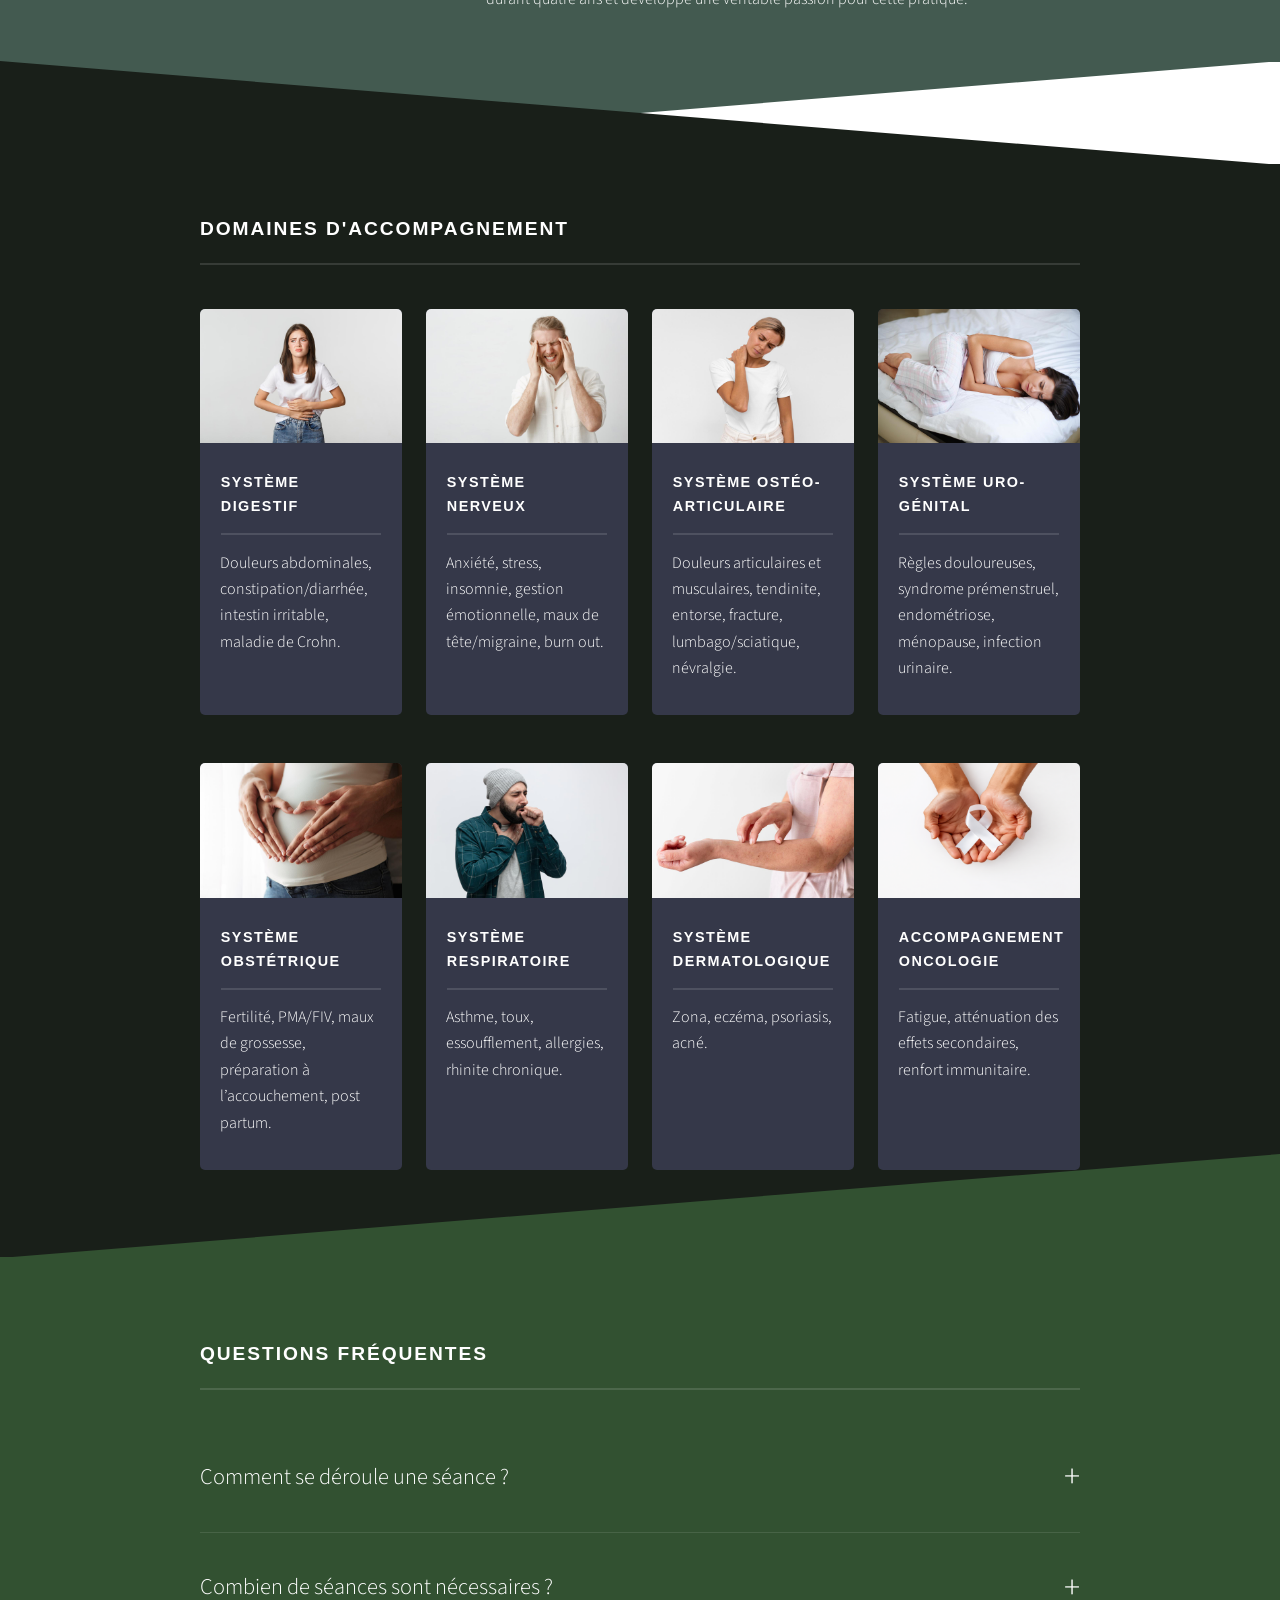
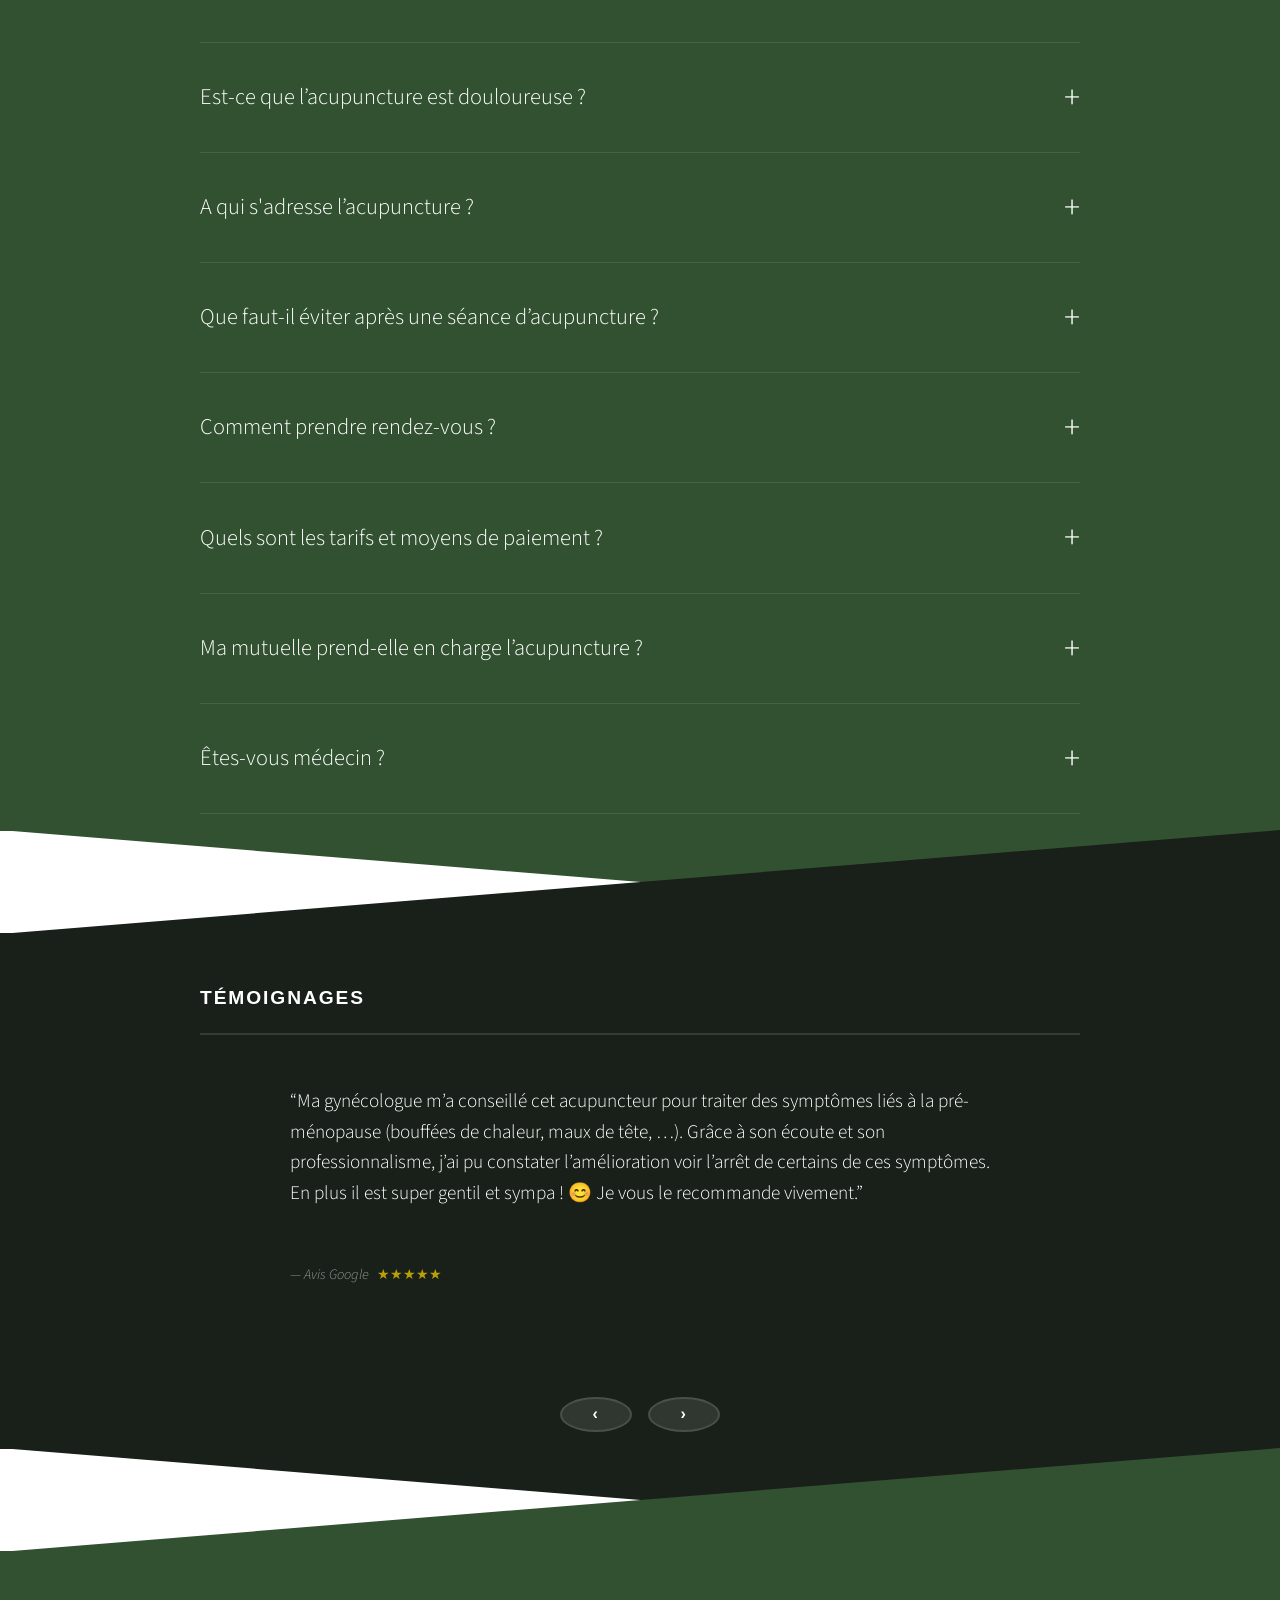
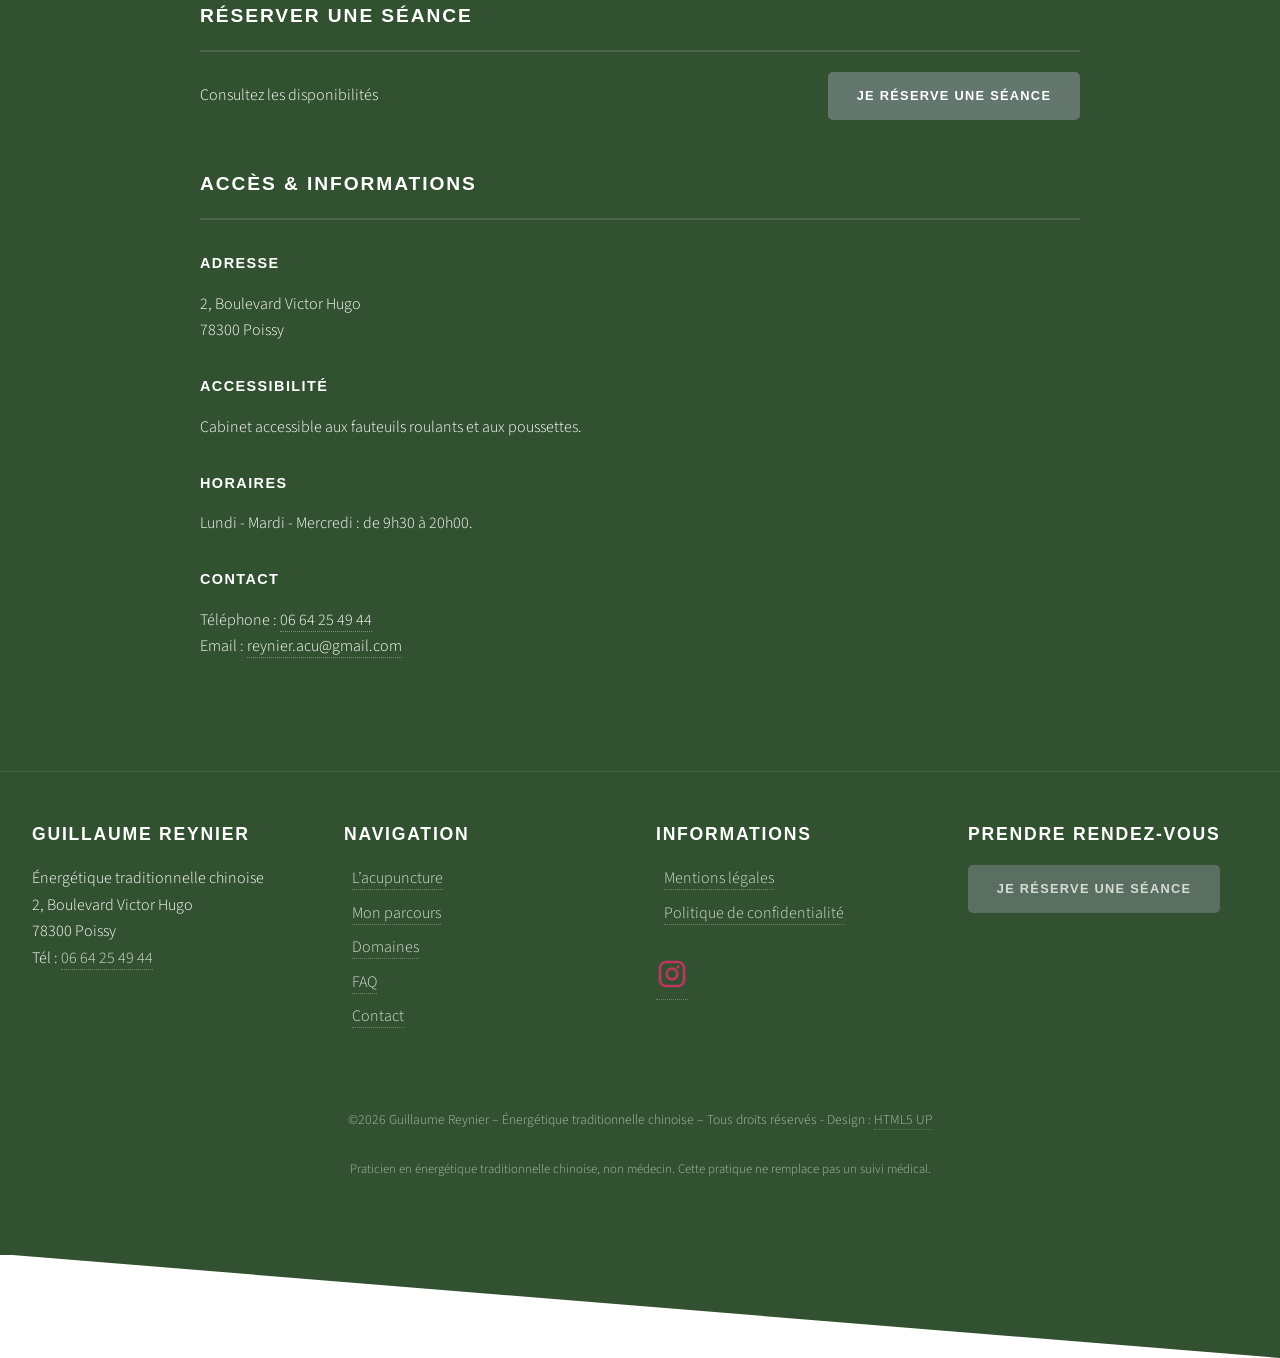
==== commit 42e49ef8: "encore" ====
--- a/index.html
+++ b/index.html
@@ -174,7 +174,7 @@
 											
 										</article>
 										<article>
-											<a href="#contact" class="image"><img src="images/cancer 3.png" alt="" /></a>
+											<a href="#contact" class="image"><img src="images/cancer 2.png" alt="" /></a>
 											<h3 class="major">Accompagnement oncologie</h3>
 											<p>Fatigue, atténuation des effets secondaires, renfort immunitaire.</p>
 											
